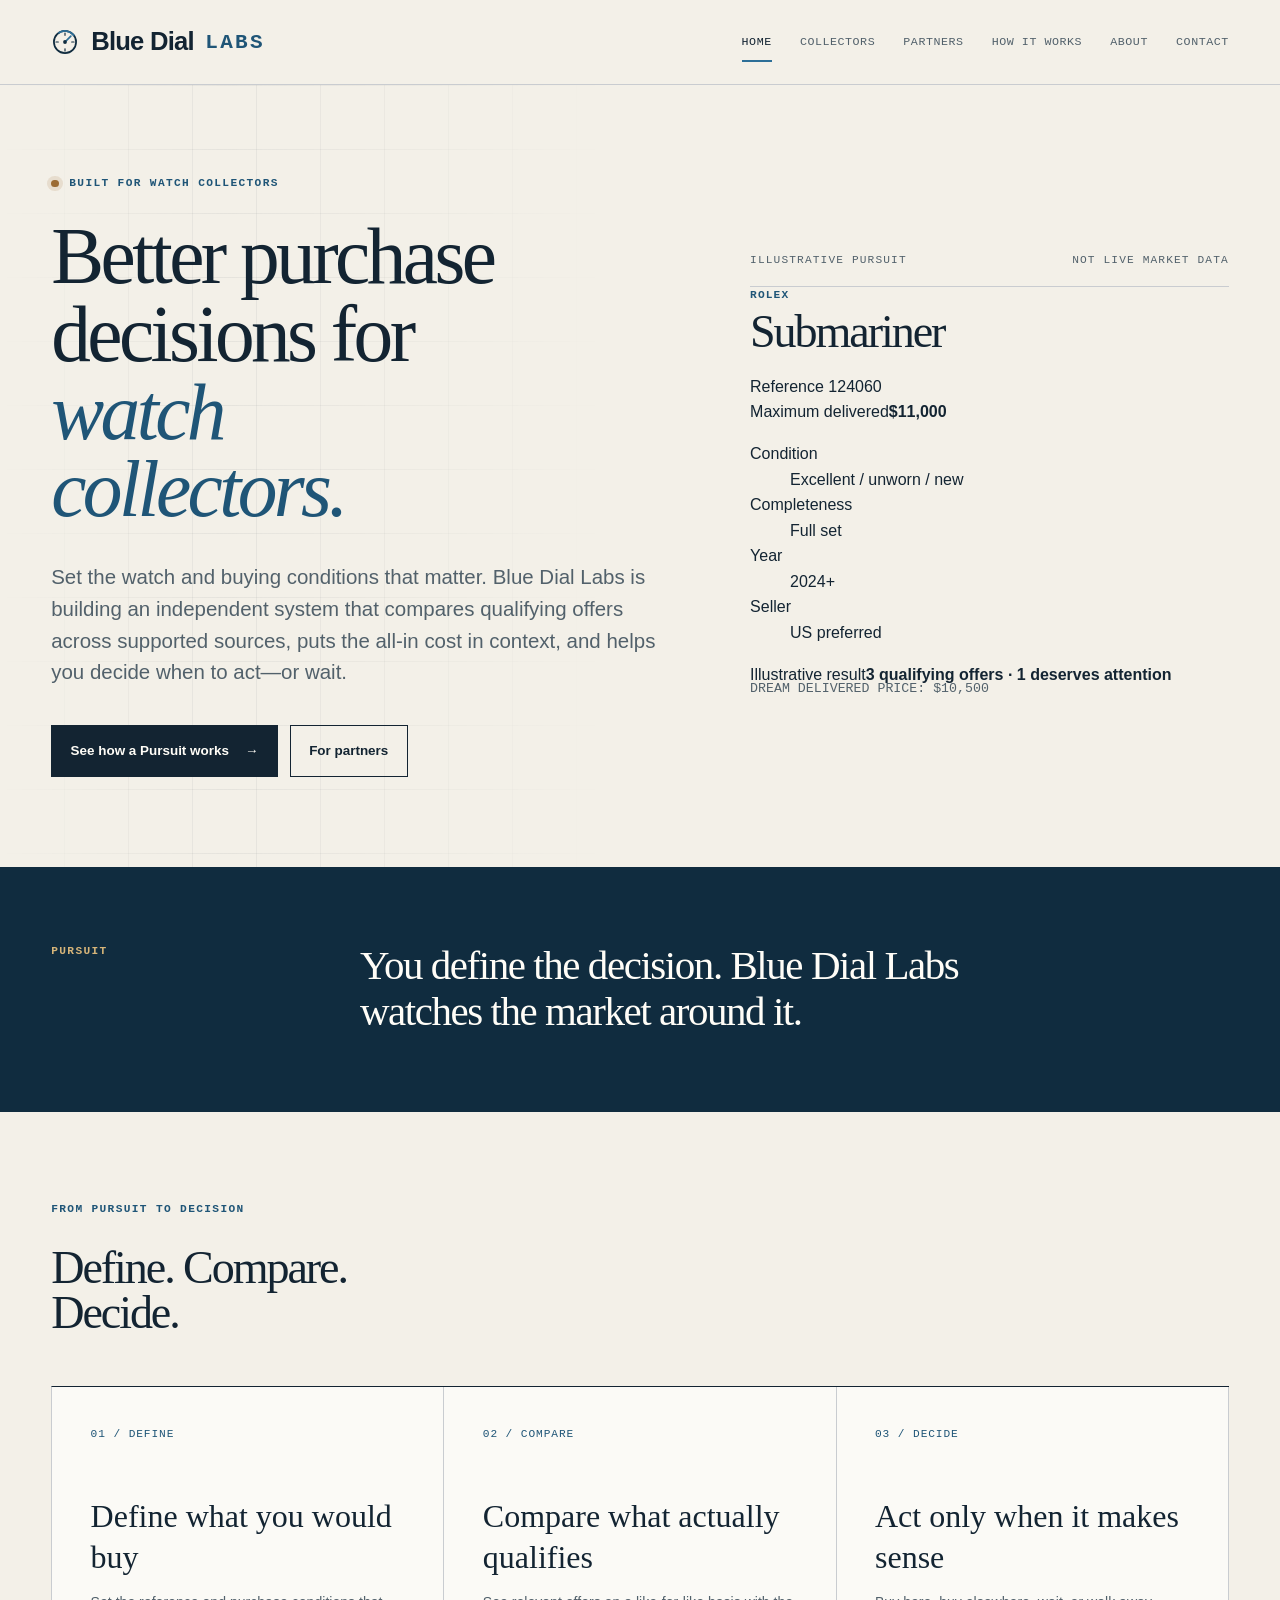
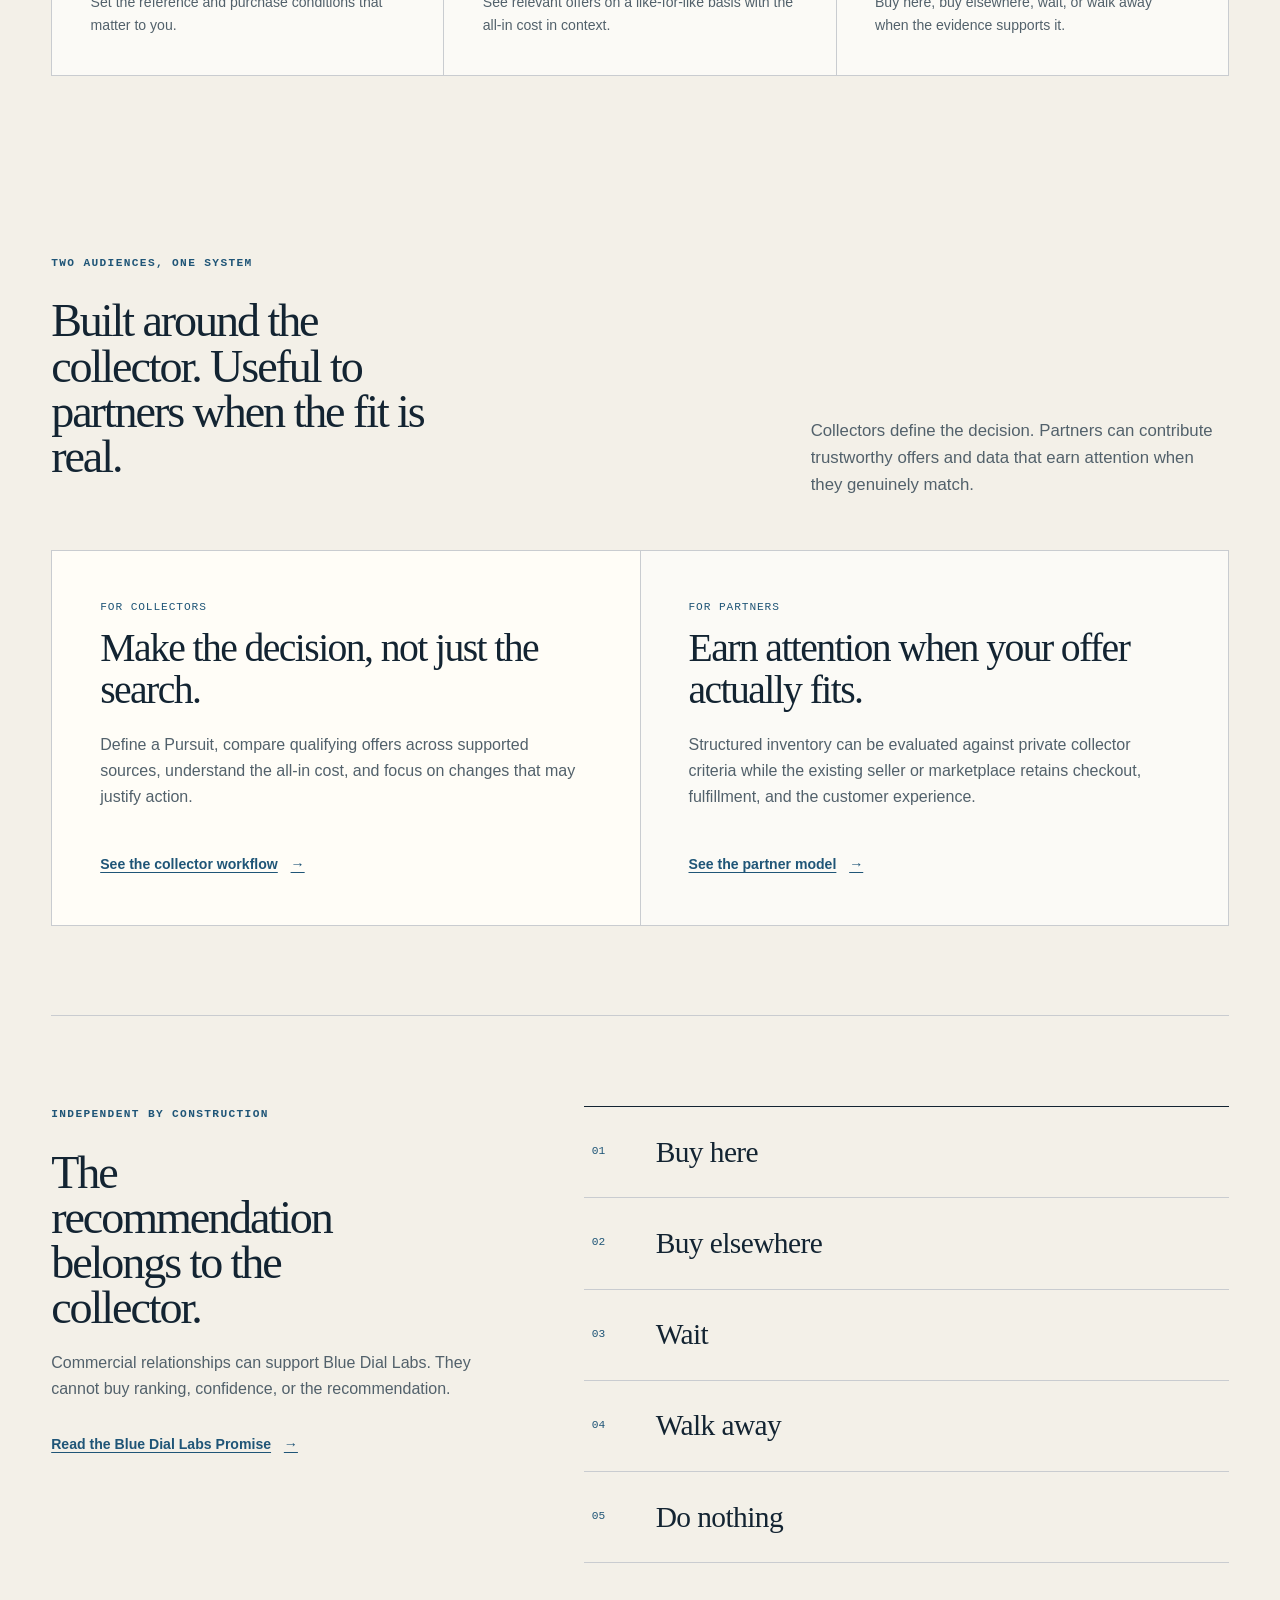
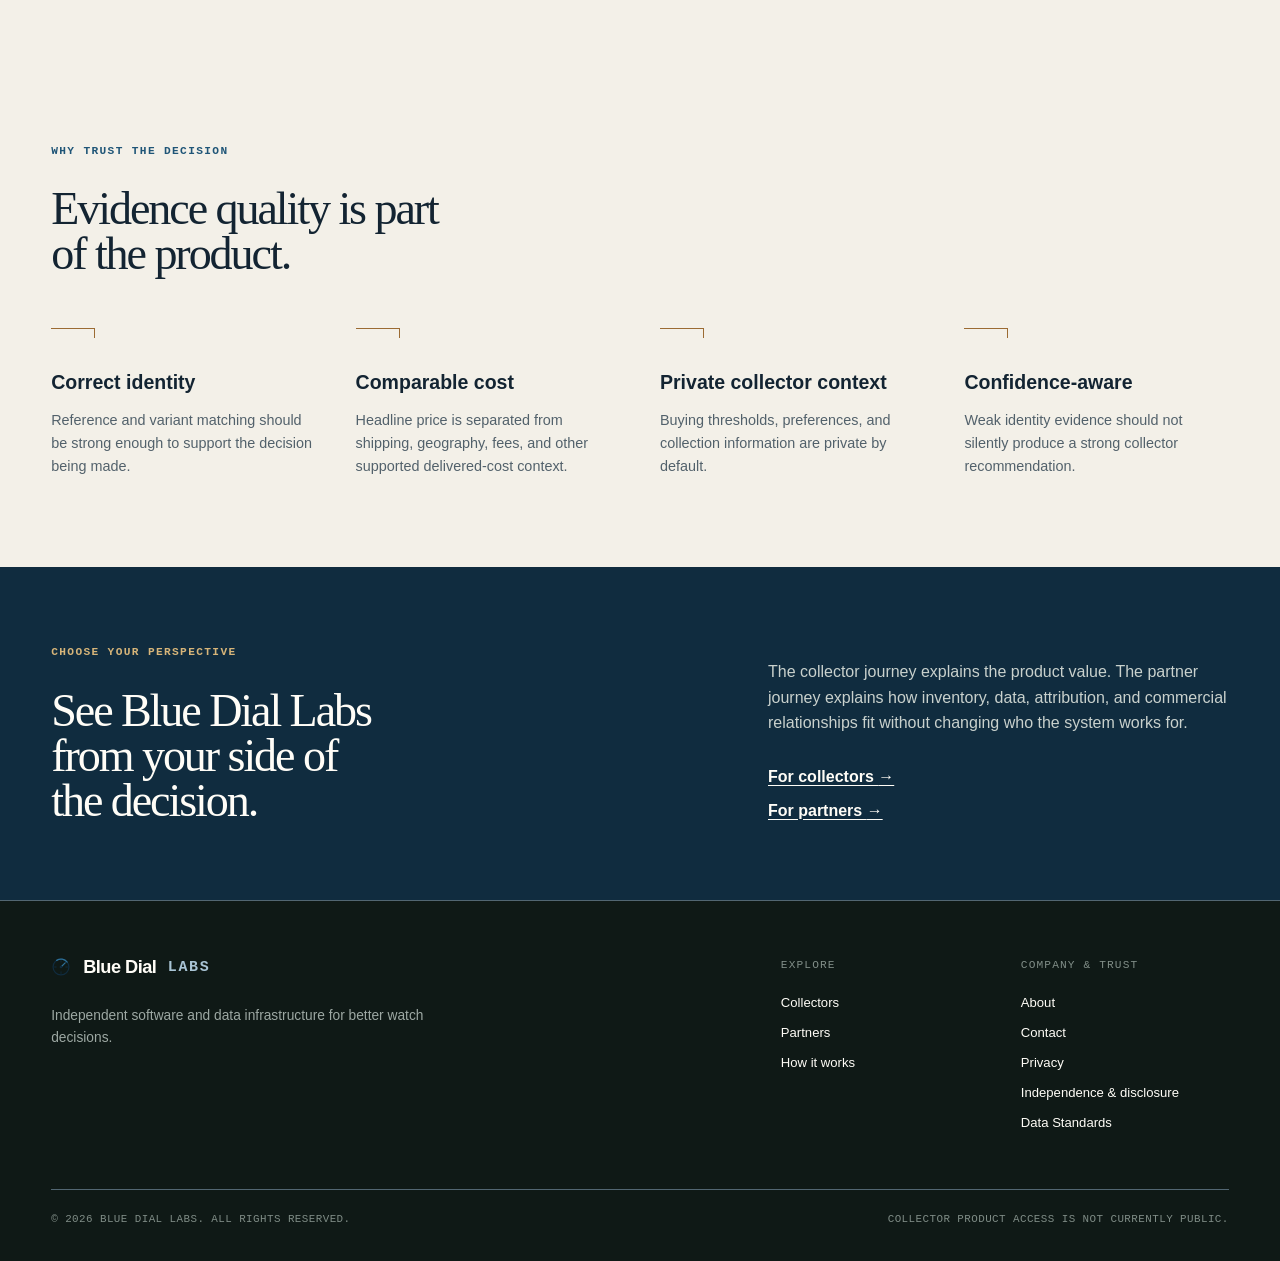
==== index.html @ 988fe1e7 "Make homepage product-first" ====
<!doctype html>
<html lang="en">
  <head>
    <meta charset="utf-8">
    <meta name="viewport" content="width=device-width, initial-scale=1">
    <title>Blue Dial Labs — Better watch purchase decisions</title>
    <meta name="description" content="Blue Dial Labs is building an independent system that helps watch collectors define what they would actually buy, compare qualifying offers across supported sources, understand all-in cost, and decide when to act or wait.">
    <link rel="canonical" href="https://www.bluediallabs.com/">
    <meta property="og:type" content="website">
    <meta property="og:site_name" content="Blue Dial Labs">
    <meta property="og:title" content="Blue Dial Labs — Better watch purchase decisions">
    <meta property="og:description" content="Define what you would actually buy. Compare what qualifies. Act only when it makes sense.">
    <meta property="og:url" content="https://www.bluediallabs.com/">
    <meta name="twitter:card" content="summary">
    <meta name="twitter:title" content="Blue Dial Labs — Better watch purchase decisions">
    <meta name="twitter:description" content="Define what you would actually buy. Compare what qualifies. Act only when it makes sense.">
    <meta name="theme-color" content="#f3f0e8">
    <link rel="stylesheet" href="assets/styles.css">
    <link rel="stylesheet" href="assets/site-polish.css">
    <script src="assets/site.js" defer></script>
  </head>
  <body>
    <a class="skip-link" href="#main-content">Skip to content</a>
    <header class="site-header">
      <div class="nav-shell">
        <a class="wordmark" href="./" aria-label="Blue Dial Labs home"><span>Blue Dial</span><span class="wordmark-labs">Labs</span></a>
        <button class="menu-toggle" type="button" aria-expanded="false" aria-controls="primary-navigation" aria-label="Open navigation"><span class="menu-toggle-lines" aria-hidden="true"></span></button>
        <nav class="primary-nav" id="primary-navigation" aria-label="Primary navigation"><a href="./" aria-current="page">Home</a><a href="collectors/">Collectors</a><a href="data-partners/">Partners</a><a href="approach/">How it works</a><a href="about/">About</a><a href="contact/">Contact</a></nav>
      </div>
    </header>

    <main id="main-content">
      <section class="hero hero-home section-shell">
        <div class="hero-copy">
          <p class="eyebrow"><span class="signal-dot" aria-hidden="true"></span> Built for watch collectors</p>
          <h1>Better purchase decisions for <em>watch collectors.</em></h1>
          <p class="hero-intro">Set the watch and buying conditions that matter. Blue Dial Labs is building an independent system that compares qualifying offers across supported sources, puts the all-in cost in context, and helps you decide when to act—or wait.</p>
          <div class="button-row"><a class="button button-primary" href="collectors/#pursuit">See how a Pursuit works <span aria-hidden="true">→</span></a><a class="button button-secondary" href="data-partners/">For partners</a></div>
        </div>

        <article class="hero-pursuit-card" aria-label="Illustrative Pursuit, not live market data">
          <div class="panel-topline"><span>Illustrative Pursuit</span><span>Not live market data</span></div>
          <div class="hero-pursuit-heading"><div><p class="mock-offer-brand">Rolex</p><h2>Submariner</h2><p>Reference 124060</p></div><div class="hero-pursuit-price"><span>Maximum delivered</span><strong>$11,000</strong></div></div>
          <dl class="hero-pursuit-criteria">
            <div><dt>Condition</dt><dd>Excellent / unworn / new</dd></div>
            <div><dt>Completeness</dt><dd>Full set</dd></div>
            <div><dt>Year</dt><dd>2024+</dd></div>
            <div><dt>Seller</dt><dd>US preferred</dd></div>
          </dl>
          <div class="hero-pursuit-result"><span>Illustrative result</span><strong>3 qualifying offers · 1 deserves attention</strong></div>
          <p class="panel-caption">Dream delivered price: $10,500</p>
        </article>
      </section>

      <section class="principle-band pursuit-band"><div class="section-shell principle-inner"><p class="eyebrow eyebrow-light">Pursuit</p><p class="principle-statement">You define the decision. Blue Dial Labs watches the market around it.</p></div></section>

      <section class="section-shell content-section home-workflow-section">
        <div class="section-heading"><p class="eyebrow">From Pursuit to decision</p><h2>Define. Compare. Decide.</h2></div>
        <div class="definition-grid home-workflow-grid">
          <article><p class="card-index">01 / Define</p><h3>Define what you would buy</h3><p>Set the reference and purchase conditions that matter to you.</p></article>
          <article><p class="card-index">02 / Compare</p><h3>Compare what actually qualifies</h3><p>See relevant offers on a like-for-like basis with the all-in cost in context.</p></article>
          <article><p class="card-index">03 / Decide</p><h3>Act only when it makes sense</h3><p>Buy here, buy elsewhere, wait, or walk away when the evidence supports it.</p></article>
        </div>
      </section>

      <section class="section-shell content-section audience-section compact-section">
        <div class="section-heading split-heading"><div><p class="eyebrow">Two audiences, one system</p><h2>Built around the collector. Useful to partners when the fit is real.</h2></div><p>Collectors define the decision. Partners can contribute trustworthy offers and data that earn attention when they genuinely match.</p></div>
        <div class="audience-grid">
          <article class="audience-card audience-card-collector"><p class="card-index">For collectors</p><h3>Make the decision, not just the search.</h3><p>Define a Pursuit, compare qualifying offers across supported sources, understand the all-in cost, and focus on changes that may justify action.</p><a class="text-link" href="collectors/">See the collector workflow <span aria-hidden="true">→</span></a></article>
          <article class="audience-card"><p class="card-index">For partners</p><h3>Earn attention when your offer actually fits.</h3><p>Structured inventory can be evaluated against private collector criteria while the existing seller or marketplace retains checkout, fulfillment, and the customer experience.</p><a class="text-link" href="data-partners/">See the partner model <span aria-hidden="true">→</span></a></article>
        </div>
      </section>

      <section class="section-shell decision-section">
        <div class="decision-copy"><p class="eyebrow">Independent by construction</p><h2>The recommendation belongs to the collector.</h2><p>Commercial relationships can support Blue Dial Labs. They cannot buy ranking, confidence, or the recommendation.</p><a class="text-link" href="commercial-disclosure/">Read the Blue Dial Labs Promise <span aria-hidden="true">→</span></a></div>
        <div class="outcome-list" aria-label="Possible collector outcomes"><div><span>01</span><p>Buy here</p></div><div><span>02</span><p>Buy elsewhere</p></div><div><span>03</span><p>Wait</p></div><div><span>04</span><p>Walk away</p></div><div><span>05</span><p>Do nothing</p></div></div>
      </section>

      <section class="section-shell content-section compact-section">
        <div class="section-heading"><p class="eyebrow">Why trust the decision</p><h2>Evidence quality is part of the product.</h2></div>
        <div class="principles-grid">
          <article><span class="principle-mark" aria-hidden="true"></span><h3>Correct identity</h3><p>Reference and variant matching should be strong enough to support the decision being made.</p></article>
          <article><span class="principle-mark" aria-hidden="true"></span><h3>Comparable cost</h3><p>Headline price is separated from shipping, geography, fees, and other supported delivered-cost context.</p></article>
          <article><span class="principle-mark" aria-hidden="true"></span><h3>Private collector context</h3><p>Buying thresholds, preferences, and collection information are private by default.</p></article>
          <article><span class="principle-mark" aria-hidden="true"></span><h3>Confidence-aware</h3><p>Weak identity evidence should not silently produce a strong collector recommendation.</p></article>
        </div>
      </section>

      <section class="contact-band">
        <div class="section-shell contact-inner"><div><p class="eyebrow eyebrow-light">Choose your perspective</p><h2>See Blue Dial Labs from your side of the decision.</h2></div><div class="contact-copy"><p>The collector journey explains the product value. The partner journey explains how inventory, data, attribution, and commercial relationships fit without changing who the system works for.</p><div class="contact-links"><a href="collectors/">For collectors <span aria-hidden="true">→</span></a><a href="data-partners/">For partners <span aria-hidden="true">→</span></a></div></div></div>
      </section>
    </main>

    <footer class="site-footer">
      <div class="section-shell footer-main">
        <div><a class="wordmark footer-wordmark" href="./" aria-label="Blue Dial Labs home"><span>Blue Dial</span><span class="wordmark-labs">Labs</span></a><p>Independent software and data infrastructure for better watch decisions.</p></div>
        <div class="footer-nav-group"><p>Explore</p><a href="collectors/">Collectors</a><a href="data-partners/">Partners</a><a href="approach/">How it works</a></div>
        <div class="footer-nav-group"><p>Company &amp; trust</p><a href="about/">About</a><a href="contact/">Contact</a><a href="privacy/">Privacy</a><a href="commercial-disclosure/">Independence &amp; disclosure</a><a href="data-standards/">Data Standards</a></div>
      </div>
      <div class="section-shell footer-bottom"><p>© 2026 Blue Dial Labs. All rights reserved.</p><p>Collector product access is not currently public.</p></div>
    </footer>
  </body>
</html>
---- assets/styles.css ----
:root {
  --paper: #f3f0e8;
  --paper-deep: #e9e5da;
  --paper-light: #faf8f2;
  --ink: #18211e;
  --ink-soft: #4f5a55;
  --line: #cfc9bc;
  --line-dark: #3e4944;
  --signal: #c84f35;
  --signal-dark: #9f3722;
  --forest: #152721;
  --forest-mid: #203a31;
  --white: #fffdf7;
  --max-width: 1240px;
  --gutter: clamp(1.25rem, 4vw, 3.5rem);
  --display: "Iowan Old Style", "Palatino Linotype", Palatino, Georgia, serif;
  --sans: Inter, ui-sans-serif, -apple-system, BlinkMacSystemFont, "Segoe UI", sans-serif;
  --mono: "SFMono-Regular", Consolas, "Liberation Mono", monospace;
}

*,
*::before,
*::after {
  box-sizing: border-box;
}

html {
  scroll-behavior: smooth;
}

body {
  margin: 0;
  background: var(--paper);
  color: var(--ink);
  font-family: var(--sans);
  font-size: 1rem;
  line-height: 1.6;
  text-rendering: optimizeLegibility;
}

a {
  color: inherit;
  text-decoration-thickness: 1px;
  text-underline-offset: 0.2em;
}

a:hover {
  text-decoration-color: var(--signal);
}

a:focus-visible,
button:focus-visible {
  outline: 3px solid var(--signal);
  outline-offset: 4px;
}

p,
h1,
h2,
h3,
blockquote {
  margin-top: 0;
}

p:last-child {
  margin-bottom: 0;
}

.skip-link {
  position: fixed;
  z-index: 100;
  top: 0.75rem;
  left: 0.75rem;
  padding: 0.65rem 0.9rem;
  background: var(--ink);
  color: var(--white);
  transform: translateY(-200%);
}

.skip-link:focus {
  transform: translateY(0);
}

.section-shell,
.nav-shell {
  width: min(100% - (2 * var(--gutter)), var(--max-width));
  margin-inline: auto;
}

.site-header {
  position: relative;
  z-index: 20;
  border-bottom: 1px solid var(--line);
  background: rgb(243 240 232 / 94%);
  backdrop-filter: blur(12px);
}

.nav-shell {
  min-height: 5.25rem;
  display: grid;
  grid-template-columns: auto 1fr auto;
  align-items: center;
  gap: clamp(1.25rem, 4vw, 3.75rem);
}

.wordmark {
  display: inline-flex;
  align-items: baseline;
  gap: 0.42rem;
  color: var(--ink);
  font-weight: 680;
  letter-spacing: -0.035em;
  line-height: 1;
  text-decoration: none;
  white-space: nowrap;
}

.wordmark-labs {
  color: var(--signal-dark);
  font-family: var(--mono);
  font-size: 0.68em;
  font-weight: 700;
  letter-spacing: 0.08em;
  text-transform: uppercase;
}

.primary-nav {
  display: flex;
  justify-content: flex-end;
  gap: clamp(1rem, 2.2vw, 2rem);
  font-family: var(--mono);
  font-size: 0.69rem;
  letter-spacing: 0.045em;
  text-transform: uppercase;
}

.primary-nav a {
  position: relative;
  color: var(--ink-soft);
  text-decoration: none;
  white-space: nowrap;
}

.primary-nav a:hover,
.primary-nav a[aria-current="page"] {
  color: var(--ink);
}

.primary-nav a[aria-current="page"]::after {
  position: absolute;
  right: 0;
  bottom: -0.65rem;
  left: 0;
  height: 2px;
  background: var(--signal);
  content: "";
}

.header-contact {
  border-left: 1px solid var(--line);
  padding-left: 1.4rem;
  font-size: 0.82rem;
  font-weight: 700;
  text-decoration: none;
}

.hero {
  min-height: 45rem;
  display: grid;
  grid-template-columns: minmax(0, 1.12fr) minmax(22rem, 0.88fr);
  align-items: center;
  gap: clamp(3rem, 7vw, 7.5rem);
  padding-block: clamp(5rem, 9vw, 8.5rem);
}

.hero-home {
  position: relative;
}

.hero-home::before,
.page-hero::before {
  position: absolute;
  z-index: -1;
  inset: 0 50% auto auto;
  width: 50vw;
  height: 100%;
  background-image: linear-gradient(rgb(24 33 30 / 5%) 1px, transparent 1px), linear-gradient(90deg, rgb(24 33 30 / 5%) 1px, transparent 1px);
  background-size: 4rem 4rem;
  content: "";
  mask-image: linear-gradient(to right, transparent, black 35%, transparent 95%);
}

.eyebrow {
  display: flex;
  align-items: center;
  gap: 0.65rem;
  margin-bottom: 1.6rem;
  color: var(--signal-dark);
  font-family: var(--mono);
  font-size: 0.7rem;
  font-weight: 700;
  letter-spacing: 0.12em;
  text-transform: uppercase;
}

.eyebrow-light {
  color: #e1a08f;
}

.signal-dot {
  width: 0.48rem;
  height: 0.48rem;
  display: inline-block;
  border-radius: 50%;
  background: var(--signal);
  box-shadow: 0 0 0 4px rgb(200 79 53 / 13%);
}

h1,
h2 {
  font-family: var(--display);
  font-weight: 500;
  letter-spacing: -0.045em;
  line-height: 0.98;
}

h1 {
  max-width: 12ch;
  margin-bottom: 2rem;
  font-size: clamp(3.6rem, 7.2vw, 7rem);
}

h1 em,
h2 em {
  color: var(--signal-dark);
  font-weight: 400;
}

h2 {
  margin-bottom: 1.25rem;
  font-size: clamp(2.35rem, 4vw, 4.15rem);
}

h3 {
  margin-bottom: 0.85rem;
  font-size: 1.22rem;
  line-height: 1.28;
}

.hero-intro,
.page-hero-intro {
  max-width: 43rem;
  color: var(--ink-soft);
  font-size: clamp(1.08rem, 1.6vw, 1.28rem);
  line-height: 1.65;
}

.button-row {
  display: flex;
  flex-wrap: wrap;
  gap: 0.75rem;
  margin-top: 2.3rem;
}

.button {
  min-height: 3.25rem;
  display: inline-flex;
  align-items: center;
  justify-content: center;
  gap: 1rem;
  padding: 0.75rem 1.15rem;
  border: 1px solid var(--ink);
  font-size: 0.84rem;
  font-weight: 700;
  text-decoration: none;
}

.button-primary {
  background: var(--ink);
  color: var(--white);
}

.button-primary:hover {
  border-color: var(--signal-dark);
  background: var(--signal-dark);
}

.button-secondary:hover {
  background: var(--paper-deep);
}

.status-line {
  display: flex;
  gap: 0.75rem;
  margin-top: 3.25rem;
  color: var(--ink-soft);
  font-family: var(--mono);
  font-size: 0.66rem;
  letter-spacing: 0.08em;
  text-transform: uppercase;
}

.status-line span + span::before {
  margin-right: 0.75rem;
  color: var(--signal);
  content: "•";
}

.evidence-panel {
  position: relative;
  padding: clamp(1.5rem, 3vw, 2.5rem);
  border: 1px solid var(--ink);
  background: var(--paper-light);
  box-shadow: 1rem 1rem 0 var(--paper-deep);
}

.evidence-panel::before {
  position: absolute;
  top: -0.42rem;
  left: 2rem;
  width: 5rem;
  height: 0.42rem;
  background: var(--signal);
  content: "";
}

.panel-topline {
  display: flex;
  justify-content: space-between;
  padding-bottom: 1rem;
  border-bottom: 1px solid var(--line);
  color: var(--ink-soft);
  font-family: var(--mono);
  font-size: 0.65rem;
  letter-spacing: 0.1em;
  text-transform: uppercase;
}

.panel-index {
  color: var(--signal-dark);
}

.evidence-stage {
  display: grid;
  grid-template-columns: 2rem 1fr;
  gap: 1rem;
  padding-block: 1.5rem;
  border-bottom: 1px solid var(--line);
}

.stage-number,
.card-index {
  color: var(--signal-dark);
  font-family: var(--mono);
  font-size: 0.66rem;
  letter-spacing: 0.08em;
  text-transform: uppercase;
}

.evidence-stage h2 {
  margin-bottom: 0.45rem;
  font-family: var(--sans);
  font-size: 1rem;
  font-weight: 750;
  letter-spacing: 0;
  line-height: 1.2;
}

.evidence-stage p:last-child,
.panel-caption {
  color: var(--ink-soft);
  font-size: 0.83rem;
  line-height: 1.55;
}

.calibration-line {
  display: grid;
  grid-template-columns: repeat(9, 1fr);
  gap: 0;
  height: 1.5rem;
  margin-top: 1.5rem;
  border-top: 1px solid var(--ink);
}

.calibration-line span {
  height: 0.45rem;
  border-left: 1px solid var(--ink);
}

.calibration-line span:nth-child(3n + 1) {
  height: 0.75rem;
}

.calibration-line span:last-child {
  border-right: 1px solid var(--ink);
}

.panel-caption {
  margin-top: -0.5rem;
  font-family: var(--mono);
  text-transform: uppercase;
}

.principle-band,
.contact-band,
.dark-section,
.disclosure-principle {
  background: var(--forest);
  color: var(--white);
}

.principle-inner {
  display: grid;
  grid-template-columns: minmax(10rem, 0.3fr) minmax(0, 1fr);
  gap: 3rem;
  align-items: start;
  padding-block: clamp(3.5rem, 6vw, 5.5rem);
}

.principle-statement {
  max-width: 34ch;
  margin-bottom: 0;
  font-family: var(--display);
  font-size: clamp(2rem, 3.6vw, 3.4rem);
  letter-spacing: -0.035em;
  line-height: 1.12;
}

.content-section {
  padding-block: clamp(5rem, 9vw, 8rem);
}

.compact-section {
  padding-top: 1rem;
}

.section-heading {
  margin-bottom: clamp(2.5rem, 5vw, 4.5rem);
}

.section-heading h2 {
  max-width: 17ch;
}

.split-heading {
  display: grid;
  grid-template-columns: minmax(0, 1.1fr) minmax(18rem, 0.7fr);
  gap: clamp(3rem, 8vw, 8rem);
  align-items: end;
}

.split-heading > p {
  color: var(--ink-soft);
  font-size: 1.05rem;
}

.feature-grid {
  display: grid;
  grid-template-columns: 1fr 1fr;
  gap: 1px;
  border: 1px solid var(--line);
  background: var(--line);
}

.feature-card {
  min-height: 22rem;
  display: flex;
  flex-direction: column;
  padding: clamp(1.5rem, 3.5vw, 3rem);
  background: var(--paper-light);
}

.feature-card-wide {
  grid-column: span 2;
  min-height: 19rem;
}

.feature-card h3 {
  margin-top: auto;
  font-family: var(--display);
  font-size: clamp(1.8rem, 3vw, 2.85rem);
  font-weight: 500;
  letter-spacing: -0.035em;
}

.feature-card > p:not(.card-index) {
  max-width: 36rem;
  color: var(--ink-soft);
}

.reference-path {
  display: grid;
  grid-template-columns: repeat(5, 1fr);
  margin-top: 2rem;
  border-top: 1px solid var(--line);
  border-left: 1px solid var(--line);
}

.reference-path span,
.reference-path strong {
  position: relative;
  padding: 1rem 0.8rem;
  border-right: 1px solid var(--line);
  border-bottom: 1px solid var(--line);
  font-family: var(--mono);
  font-size: 0.66rem;
  letter-spacing: 0.06em;
  text-align: center;
  text-transform: uppercase;
}

.reference-path strong {
  background: var(--forest);
  color: var(--white);
}

.decision-section {
  display: grid;
  grid-template-columns: minmax(0, 0.8fr) minmax(25rem, 1.2fr);
  gap: clamp(3rem, 8vw, 8rem);
  padding-block: clamp(5rem, 9vw, 8rem);
  border-top: 1px solid var(--line);
}

.decision-copy h2 {
  max-width: 12ch;
}

.decision-copy > p:not(.eyebrow) {
  color: var(--ink-soft);
}

.text-link {
  display: inline-flex;
  gap: 0.8rem;
  margin-top: 1rem;
  color: var(--signal-dark);
  font-size: 0.88rem;
  font-weight: 750;
}

.outcome-list {
  border-top: 1px solid var(--ink);
}

.outcome-list div {
  display: grid;
  grid-template-columns: 3rem 1fr;
  gap: 1rem;
  align-items: center;
  padding: 1.35rem 0.5rem;
  border-bottom: 1px solid var(--line);
}

.outcome-list span {
  color: var(--signal-dark);
  font-family: var(--mono);
  font-size: 0.7rem;
}

.outcome-list p {
  margin: 0;
  font-family: var(--display);
  font-size: clamp(1.35rem, 2.3vw, 2rem);
  letter-spacing: -0.02em;
}

.principles-grid {
  display: grid;
  grid-template-columns: repeat(4, 1fr);
  gap: 2.5rem;
}

.principle-mark {
  width: 2.75rem;
  height: 0.65rem;
  display: block;
  margin-bottom: 2rem;
  border-top: 1px solid var(--signal);
  border-right: 1px solid var(--signal);
}

.principles-grid p {
  color: var(--ink-soft);
  font-size: 0.9rem;
}

.contact-inner {
  display: grid;
  grid-template-columns: minmax(0, 1fr) minmax(20rem, 0.75fr);
  gap: clamp(3rem, 8vw, 8rem);
  align-items: end;
  padding-block: clamp(4rem, 7vw, 6.5rem);
}

.contact-inner h2 {
  max-width: 14ch;
  margin: 0;
}

.contact-copy > p {
  color: #c9d1cd;
}

.contact-links {
  display: flex;
  flex-direction: column;
  align-items: flex-start;
  gap: 0.5rem;
  margin-top: 1.75rem;
}

.contact-links a {
  color: var(--white);
  font-weight: 700;
}

.site-footer {
  border-top: 1px solid var(--line-dark);
  background: #0f1916;
  color: var(--white);
}

.footer-main {
  display: grid;
  grid-template-columns: minmax(0, 1fr) 12rem 13rem;
  gap: 3rem;
  padding-block: 4rem;
}

.footer-wordmark {
  color: var(--white);
}

.footer-main > div:first-child p {
  max-width: 25rem;
  margin-top: 1.25rem;
  color: #9da8a3;
  font-size: 0.86rem;
}

.footer-nav-group {
  display: flex;
  flex-direction: column;
  align-items: flex-start;
  gap: 0.55rem;
  font-size: 0.82rem;
}

.footer-nav-group p {
  margin-bottom: 0.55rem;
  color: #818e88;
  font-family: var(--mono);
  font-size: 0.65rem;
  letter-spacing: 0.1em;
  text-transform: uppercase;
}

.footer-nav-group a {
  text-decoration: none;
}

.footer-bottom {
  display: flex;
  justify-content: space-between;
  gap: 2rem;
  padding-block: 1.35rem;
  border-top: 1px solid var(--line-dark);
  color: #7f8c86;
  font-family: var(--mono);
  font-size: 0.62rem;
  letter-spacing: 0.04em;
  text-transform: uppercase;
}

/* Interior pages */
.page-hero {
  position: relative;
  min-height: 34rem;
  display: grid;
  grid-template-columns: minmax(0, 1.15fr) minmax(20rem, 0.65fr);
  gap: clamp(3rem, 8vw, 8rem);
  align-items: end;
  padding-block: clamp(5rem, 9vw, 8rem);
}

.page-hero h1 {
  max-width: 13ch;
  margin: 0;
  font-size: clamp(3.5rem, 6.5vw, 6rem);
}

.page-hero-intro {
  padding-bottom: 0.6rem;
}

.ruled-section {
  border-top: 1px solid var(--ink);
}

.identity-stack {
  display: grid;
  grid-template-columns: repeat(5, 1fr);
  margin: 0;
  padding: 0;
  border-top: 1px solid var(--line);
  border-left: 1px solid var(--line);
  list-style: none;
}

.identity-stack li {
  min-height: 14rem;
  display: flex;
  flex-direction: column;
  padding: 1.4rem;
  border-right: 1px solid var(--line);
  border-bottom: 1px solid var(--line);
  background: var(--paper-light);
}

.identity-stack li > span {
  color: var(--signal-dark);
  font-family: var(--mono);
  font-size: 0.68rem;
}

.identity-stack li > div {
  margin-top: auto;
}

.identity-stack strong {
  display: block;
  margin-bottom: 0.5rem;
  font-family: var(--display);
  font-size: 1.35rem;
  font-weight: 500;
  line-height: 1.15;
}

.identity-stack p {
  color: var(--ink-soft);
  font-size: 0.78rem;
  line-height: 1.5;
}

.identity-stack .identity-focus {
  background: var(--forest);
  color: var(--white);
}

.identity-stack .identity-focus p {
  color: #bfcac5;
}

.dark-section .split-heading > p,
.dark-section .process-grid p,
.dark-section .quiet-list,
.dark-section .partner-points p {
  color: #bbc6c1;
}

.process-grid {
  display: grid;
  grid-template-columns: repeat(3, 1fr);
  border-top: 1px solid var(--line-dark);
  border-left: 1px solid var(--line-dark);
}

.process-grid article {
  padding: clamp(1.5rem, 3vw, 2.5rem);
  border-right: 1px solid var(--line-dark);
  border-bottom: 1px solid var(--line-dark);
}

.process-grid h3 {
  margin-top: 3.5rem;
  font-family: var(--display);
  font-size: 1.8rem;
  font-weight: 500;
}

.quiet-list {
  margin: 2rem 0 0;
  padding: 1.2rem 0 0;
  border-top: 1px solid var(--line-dark);
  list-style: none;
  font-family: var(--mono);
  font-size: 0.66rem;
  line-height: 2;
  text-transform: uppercase;
}

.numbered-principles {
  display: grid;
  grid-template-columns: 1fr 1fr;
  border-top: 1px solid var(--ink);
}

.numbered-principles article {
  display: grid;
  grid-template-columns: 3rem 1fr;
  gap: 1rem;
  padding: 2rem 1.5rem 2rem 0;
  border-bottom: 1px solid var(--line);
}

.numbered-principles article:nth-child(odd) {
  border-right: 1px solid var(--line);
}

.numbered-principles article:nth-child(even) {
  padding-left: 1.5rem;
}

.numbered-principles span,
.partner-points span,
.relationship-grid span {
  color: var(--signal-dark);
  font-family: var(--mono);
  font-size: 0.68rem;
}

.numbered-principles p,
.partner-points p,
.relationship-grid p {
  color: var(--ink-soft);
  font-size: 0.88rem;
}

.boundary-callout {
  display: grid;
  grid-template-columns: 0.35fr 1fr;
  gap: 3rem;
  margin-bottom: clamp(5rem, 9vw, 8rem);
  padding: clamp(2rem, 5vw, 4rem);
  border: 1px solid var(--ink);
  background: var(--paper-light);
}

.boundary-callout h2 {
  max-width: 18ch;
  font-size: clamp(2rem, 3.5vw, 3.4rem);
}

.boundary-callout > div > p {
  max-width: 47rem;
  color: var(--ink-soft);
}

/* Data and partners */
.pathway-list {
  margin: 0;
  padding: 0;
  border-top: 1px solid var(--ink);
  list-style: none;
}

.pathway-list li {
  min-height: 7.5rem;
  display: grid;
  grid-template-columns: 4rem minmax(0, 1fr) auto;
  gap: 1.5rem;
  align-items: center;
  padding: 1.5rem 0;
  border-bottom: 1px solid var(--line);
}

.pathway-list li > span,
.pathway-label {
  color: var(--signal-dark);
  font-family: var(--mono);
  font-size: 0.68rem;
  letter-spacing: 0.08em;
  text-transform: uppercase;
}

.pathway-list h3,
.pathway-list p {
  margin-bottom: 0.2rem;
}

.pathway-list div > p {
  color: var(--ink-soft);
  font-size: 0.88rem;
}

.pathway-label {
  padding: 0.35rem 0.6rem;
  border: 1px solid var(--signal);
}

.soft-section {
  background: var(--paper-deep);
}

.definition-grid {
  display: grid;
  grid-template-columns: repeat(3, 1fr);
  border-top: 1px solid var(--ink);
  border-left: 1px solid var(--line);
}

.definition-grid article {
  min-height: 18rem;
  padding: clamp(1.5rem, 3vw, 2.5rem);
  border-right: 1px solid var(--line);
  border-bottom: 1px solid var(--line);
  background: var(--paper-light);
}

.definition-grid h3 {
  margin-top: 4rem;
  font-family: var(--display);
  font-size: 2rem;
  font-weight: 500;
}

.definition-grid p:last-child {
  color: var(--ink-soft);
  font-size: 0.88rem;
}

.example-line {
  display: grid;
  grid-template-columns: 9rem 1fr;
  gap: 1.5rem;
  padding: 1.5rem;
  border: 1px solid var(--line);
  border-top: 0;
  background: var(--paper-light);
}

.example-line > span {
  color: var(--signal-dark);
  font-family: var(--mono);
  font-size: 0.68rem;
  text-transform: uppercase;
}

.field-matrix {
  display: grid;
  grid-template-columns: repeat(5, 1fr);
  border-top: 1px solid var(--ink);
}

.field-matrix article {
  padding: 1.6rem 1.3rem;
  border-right: 1px solid var(--line);
}

.field-matrix article:last-child {
  border-right: 0;
}

.field-matrix p {
  color: var(--signal-dark);
  font-family: var(--mono);
  font-size: 0.68rem;
  font-weight: 700;
  letter-spacing: 0.08em;
  text-transform: uppercase;
}

.field-matrix ul {
  margin: 1.4rem 0 0;
  padding: 0;
  color: var(--ink-soft);
  font-size: 0.84rem;
  list-style: none;
}

.field-matrix li {
  padding: 0.4rem 0;
  border-bottom: 1px solid var(--line);
}

.partner-principles {
  display: grid;
  grid-template-columns: minmax(0, 0.65fr) minmax(25rem, 1fr);
  gap: clamp(3rem, 8vw, 8rem);
}

.partner-principles h2 {
  max-width: 11ch;
}

.partner-points {
  border-top: 1px solid var(--line-dark);
}

.partner-points article {
  display: grid;
  grid-template-columns: 3rem 1fr;
  gap: 1rem;
  padding-block: 1.6rem;
  border-bottom: 1px solid var(--line-dark);
}

.partner-points h3 {
  margin-bottom: 0.35rem;
}

.partnership-cta {
  display: grid;
  grid-template-columns: minmax(0, 0.8fr) minmax(24rem, 1fr);
  gap: clamp(3rem, 8vw, 8rem);
  padding-block: clamp(5rem, 9vw, 8rem);
}

.partnership-cta h2 {
  max-width: 13ch;
}

.partnership-cta > div:first-child > p:last-child {
  color: var(--ink-soft);
}

.cta-addresses {
  align-self: end;
  border-top: 1px solid var(--ink);
}

.cta-addresses a {
  display: grid;
  grid-template-columns: 1fr auto;
  gap: 0.25rem 2rem;
  padding: 1.3rem 0;
  border-bottom: 1px solid var(--line);
  text-decoration: none;
}

.cta-addresses a > span:first-child {
  grid-column: 1;
  color: var(--ink-soft);
  font-family: var(--mono);
  font-size: 0.65rem;
  text-transform: uppercase;
}

.cta-addresses strong {
  grid-column: 1;
  font-size: clamp(0.86rem, 1.6vw, 1.08rem);
}

.cta-addresses a > span:last-child {
  grid-column: 2;
  grid-row: 1 / span 2;
  align-self: center;
  color: var(--signal-dark);
}

/* Privacy */
.legal-hero {
  min-height: 29rem;
}

.updated-date {
  margin-top: 1.5rem;
  color: var(--signal-dark);
  font-family: var(--mono);
  font-size: 0.66rem;
  letter-spacing: 0.08em;
  text-transform: uppercase;
}

.legal-layout {
  display: grid;
  grid-template-columns: minmax(14rem, 0.32fr) minmax(0, 1fr);
  gap: clamp(3rem, 8vw, 8rem);
  padding-block: clamp(4rem, 7vw, 6.5rem);
  border-top: 1px solid var(--ink);
}

.legal-summary {
  align-self: start;
  position: sticky;
  top: 2rem;
}

.legal-summary ul {
  margin: 0 0 1.5rem;
  padding: 0;
  border-top: 1px solid var(--line);
  list-style: none;
}

.legal-summary li {
  padding: 0.65rem 0;
  border-bottom: 1px solid var(--line);
  color: var(--ink-soft);
  font-size: 0.83rem;
}

.legal-copy {
  border-top: 1px solid var(--line);
}

.legal-copy > section {
  display: grid;
  grid-template-columns: 3rem 1fr;
  gap: 1.5rem;
  padding-block: 2.2rem;
  border-bottom: 1px solid var(--line);
}

.legal-number {
  color: var(--signal-dark);
  font-family: var(--mono);
  font-size: 0.68rem;
}

.legal-copy h2 {
  margin-bottom: 1rem;
  font-family: var(--sans);
  font-size: 1.35rem;
  font-weight: 720;
  letter-spacing: -0.02em;
  line-height: 1.3;
}

.legal-copy div > p {
  color: var(--ink-soft);
}

.collector-privacy-note {
  margin-top: 1rem;
  padding-inline: 1.5rem;
  border: 1px solid var(--ink);
  background: var(--paper-light);
}

.legal-review-note {
  padding-block: 1.5rem;
  border-top: 1px solid #df9a88;
  border-bottom: 1px solid #df9a88;
  background: #f5ddd6;
  color: #633227;
  font-size: 0.85rem;
}

/* Commercial disclosure */
.disclosure-principle .section-shell {
  padding-block: clamp(4rem, 7vw, 6.5rem);
}

.disclosure-principle blockquote {
  max-width: 34ch;
  margin-bottom: 0;
  font-family: var(--display);
  font-size: clamp(2.1rem, 4.4vw, 4rem);
  letter-spacing: -0.04em;
  line-height: 1.1;
}

.relationship-grid {
  display: grid;
  grid-template-columns: repeat(4, 1fr);
  border-top: 1px solid var(--ink);
  border-left: 1px solid var(--line);
}

.relationship-grid article {
  min-height: 19rem;
  display: flex;
  flex-direction: column;
  padding: 1.75rem;
  border-right: 1px solid var(--line);
  border-bottom: 1px solid var(--line);
}

.relationship-grid h3 {
  margin-top: auto;
}

.cannot-buy-grid {
  display: grid;
  grid-template-columns: repeat(3, 1fr);
  border-top: 1px solid var(--ink);
  border-left: 1px solid var(--line);
}

.cannot-buy-grid div {
  min-height: 8rem;
  display: grid;
  grid-template-columns: 2.5rem 1fr;
  gap: 1rem;
  align-items: center;
  padding: 1.5rem;
  border-right: 1px solid var(--line);
  border-bottom: 1px solid var(--line);
  background: var(--paper-light);
}

.cannot-buy-grid span {
  color: var(--signal-dark);
  font-family: var(--display);
  font-size: 2.5rem;
}

.cannot-buy-grid p {
  margin: 0;
  font-weight: 700;
  line-height: 1.3;
}

.center-note {
  max-width: 52rem;
  margin: 2.5rem auto 0;
  color: var(--ink-soft);
  font-size: 0.88rem;
  text-align: center;
}

.decision-track {
  display: grid;
  grid-template-columns: repeat(5, 1fr);
  border-top: 1px solid var(--ink);
  border-left: 1px solid var(--line);
}

.decision-track div {
  min-height: 11rem;
  display: flex;
  flex-direction: column;
  justify-content: space-between;
  padding: 1.3rem;
  border-right: 1px solid var(--line);
  border-bottom: 1px solid var(--line);
}

.decision-track span {
  font-family: var(--display);
  font-size: 1.45rem;
  line-height: 1.15;
}

.decision-track small {
  color: var(--ink-soft);
  font-size: 0.72rem;
  line-height: 1.45;
}

.disclosure-contact a {
  color: var(--signal-dark);
}

.not-found {
  min-height: calc(100vh - 5.3rem);
  display: flex;
  flex-direction: column;
  align-items: flex-start;
  justify-content: center;
}

.not-found h1 {
  max-width: 10ch;
}

.not-found > p:not(.eyebrow) {
  margin-bottom: 2rem;
  color: var(--ink-soft);
}

@media (max-width: 1080px) {
  .nav-shell {
    grid-template-columns: auto 1fr;
    row-gap: 0.9rem;
    padding-block: 1rem;
  }

  .primary-nav {
    grid-column: 1 / -1;
    grid-row: 2;
    justify-content: flex-start;
    overflow-x: auto;
    padding-bottom: 0.55rem;
  }

  .header-contact {
    justify-self: end;
  }

  .hero {
    grid-template-columns: 1fr 0.8fr;
    gap: 3rem;
  }

  .principles-grid,
  .relationship-grid {
    grid-template-columns: repeat(2, 1fr);
  }

  .field-matrix {
    grid-template-columns: repeat(3, 1fr);
  }

  .field-matrix article:nth-child(3) {
    border-right: 0;
  }

  .field-matrix article:nth-child(n + 4) {
    border-top: 1px solid var(--line);
  }

  .decision-track {
    grid-template-columns: repeat(3, 1fr);
  }
}

@media (max-width: 800px) {
  :root {
    --gutter: 1.2rem;
  }

  .hero,
  .page-hero,
  .split-heading,
  .decision-section,
  .contact-inner,
  .partner-principles,
  .partnership-cta,
  .legal-layout {
    grid-template-columns: 1fr;
  }

  .hero {
    min-height: auto;
  }

  .hero-home::before,
  .page-hero::before {
    inset: 0 0 auto auto;
    width: 100%;
  }

  h1,
  .page-hero h1 {
    font-size: clamp(3.25rem, 15vw, 5rem);
  }

  .evidence-panel {
    box-shadow: 0.65rem 0.65rem 0 var(--paper-deep);
  }

  .principle-inner {
    grid-template-columns: 1fr;
    gap: 1rem;
  }

  .feature-grid,
  .process-grid,
  .definition-grid {
    grid-template-columns: 1fr;
  }

  .feature-card-wide {
    grid-column: auto;
  }

  .reference-path {
    grid-template-columns: 1fr;
  }

  .feature-card {
    min-height: 18rem;
  }

  .decision-section {
    gap: 2.5rem;
  }

  .identity-stack {
    grid-template-columns: 1fr 1fr;
  }

  .identity-stack li {
    min-height: 11rem;
  }

  .identity-stack li:last-child {
    grid-column: span 2;
  }

  .legal-summary {
    position: static;
  }

  .footer-main {
    grid-template-columns: 1fr 1fr;
  }

  .footer-main > div:first-child {
    grid-column: span 2;
  }

  .footer-bottom {
    flex-direction: column;
    gap: 0.4rem;
  }
}

@media (max-width: 560px) {
  .site-header {
    backdrop-filter: none;
  }

  .header-contact {
    display: none;
  }

  .nav-shell {
    grid-template-columns: 1fr;
  }

  .status-line {
    flex-direction: column;
    gap: 0.15rem;
  }

  .status-line span + span::before {
    display: none;
  }

  .button-row,
  .button {
    width: 100%;
  }

  .principles-grid,
  .numbered-principles,
  .relationship-grid,
  .cannot-buy-grid,
  .field-matrix,
  .decision-track {
    grid-template-columns: 1fr;
  }

  .numbered-principles article,
  .numbered-principles article:nth-child(even) {
    padding-inline: 0;
    border-right: 0;
  }

  .field-matrix article,
  .field-matrix article:nth-child(3),
  .field-matrix article:nth-child(n + 4) {
    border-top: 1px solid var(--line);
    border-right: 0;
  }

  .pathway-list li {
    grid-template-columns: 2rem 1fr;
    gap: 1rem;
  }

  .pathway-label {
    display: none;
  }

  .identity-stack {
    grid-template-columns: 1fr;
  }

  .identity-stack li:last-child {
    grid-column: auto;
  }

  .example-line,
  .boundary-callout {
    grid-template-columns: 1fr;
  }

  .legal-copy > section {
    grid-template-columns: 2rem 1fr;
    gap: 0.75rem;
  }

  .collector-privacy-note {
    padding-inline: 0.8rem;
  }

  .cta-addresses strong {
    overflow-wrap: anywhere;
  }
}

@media (prefers-reduced-motion: reduce) {
  html {
    scroll-behavior: auto;
  }
}

@media (prefers-contrast: more) {
  :root {
    --line: #716d65;
    --ink-soft: #303733;
  }
}
---- assets/site-polish.css ----
/*
  Blue Dial Labs stylesheet entry point.

  The pre-brand-refactor polish layer is preserved verbatim as
  site-polish-base.css. Brand v1 is a final cascade layer so the existing
  layout and interaction system remain intact while identity tokens evolve.
  The human-first hierarchy layer then tightens first viewports without
  removing deeper diligence content.
*/
@import url("./site-polish-base.css");
@import url("./brand-v1.css");
@import url("./above-fold.css");
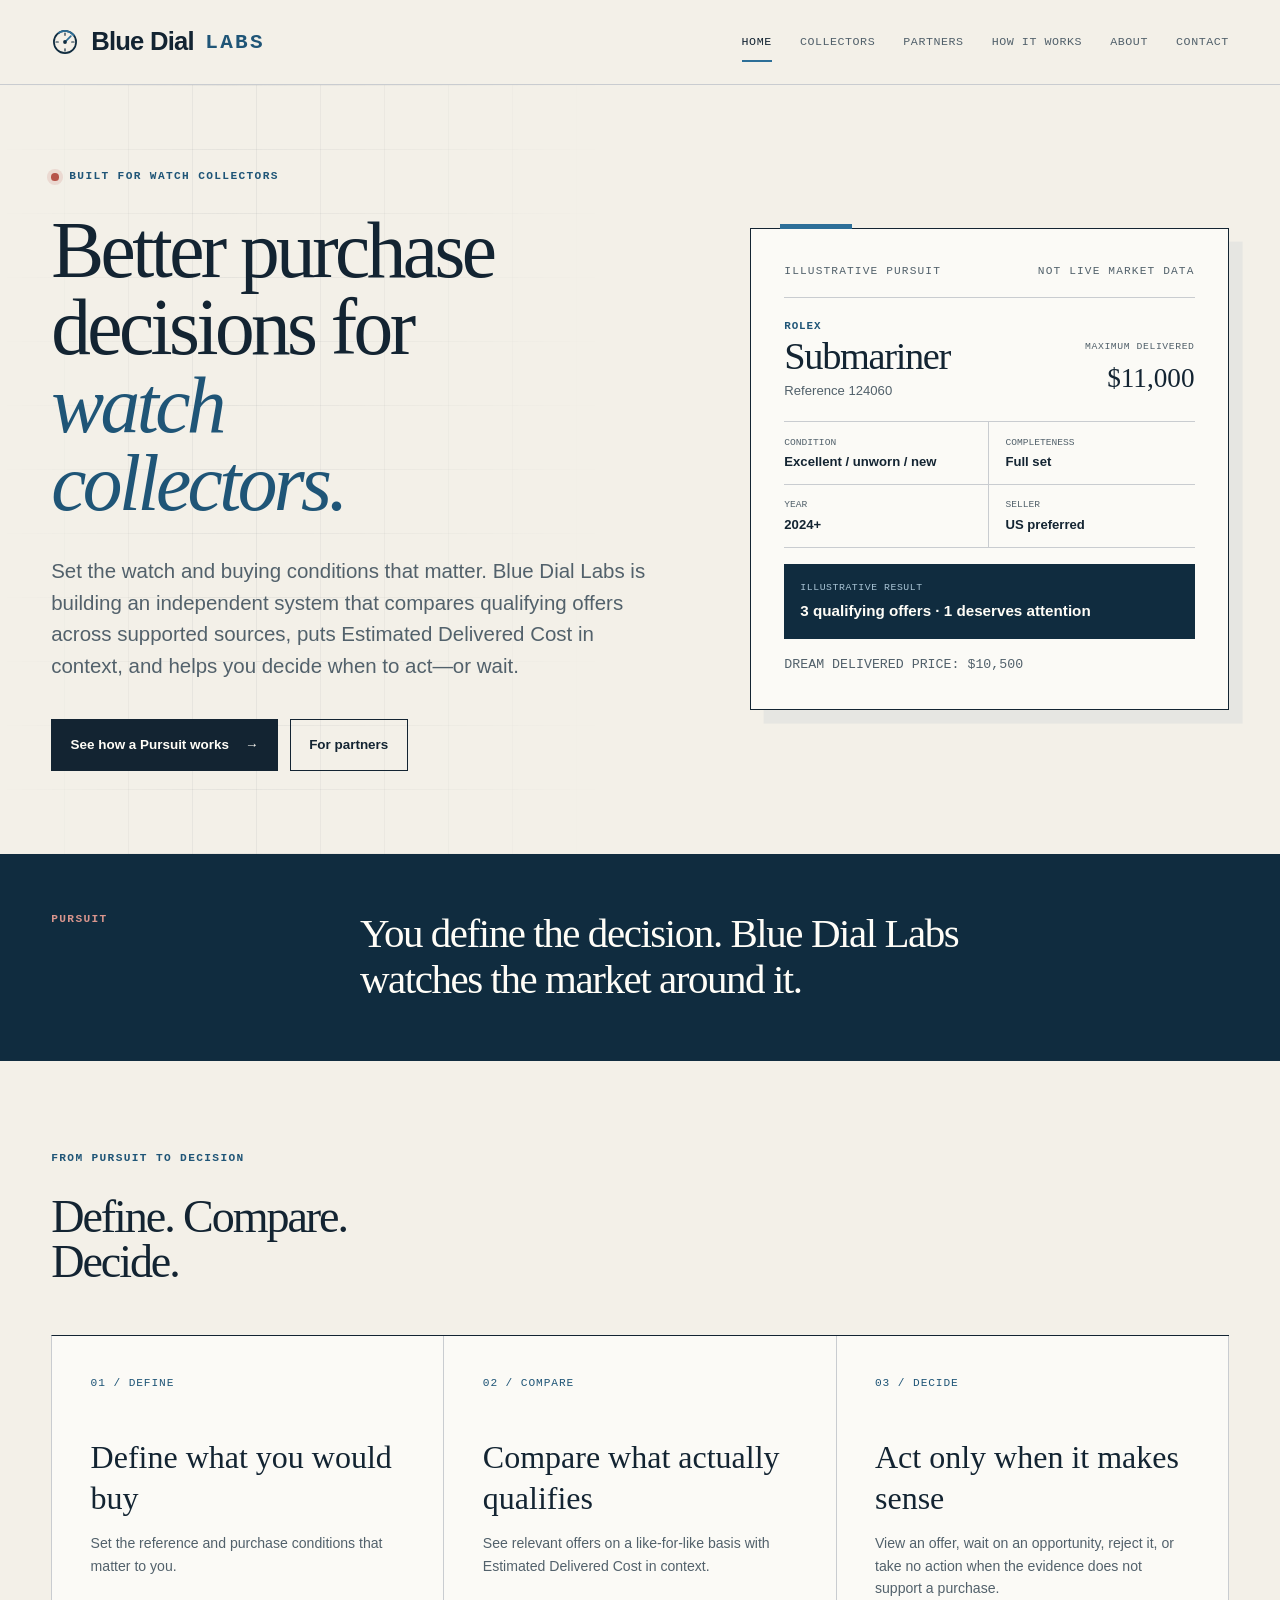
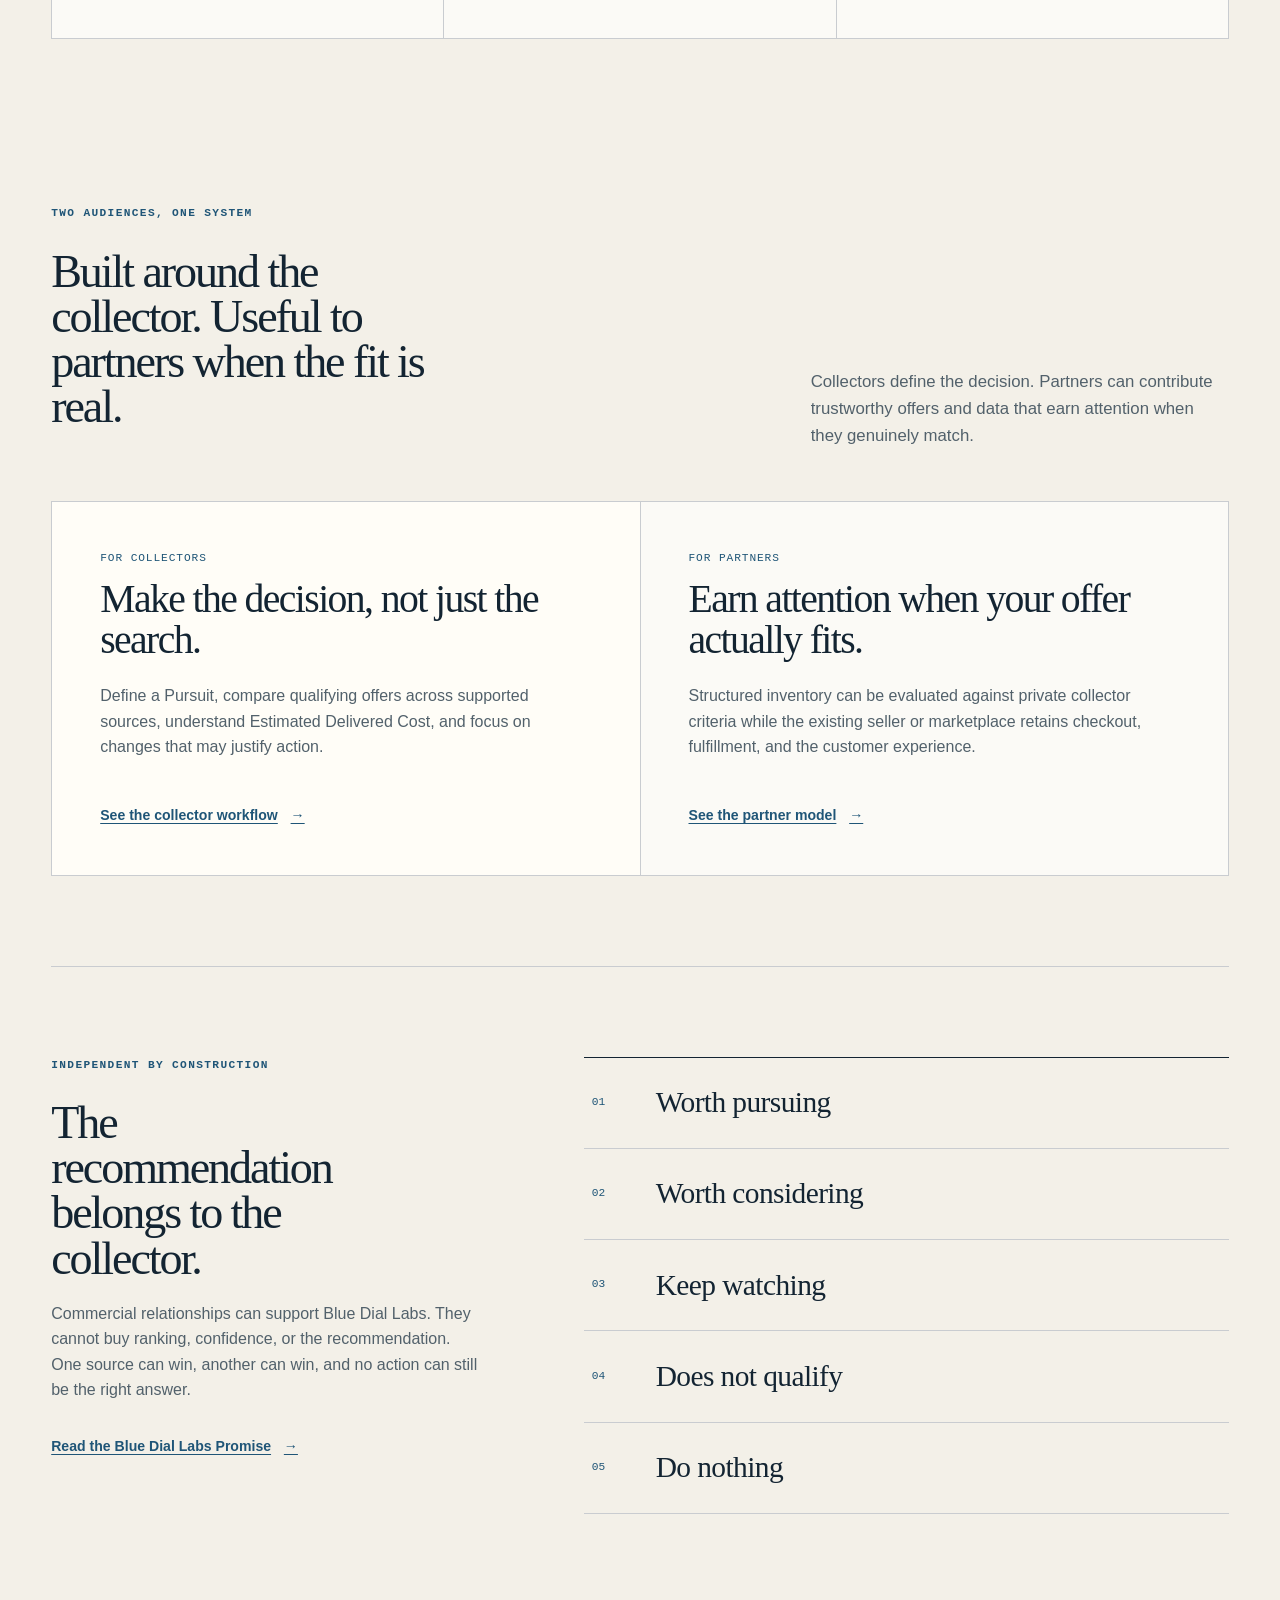
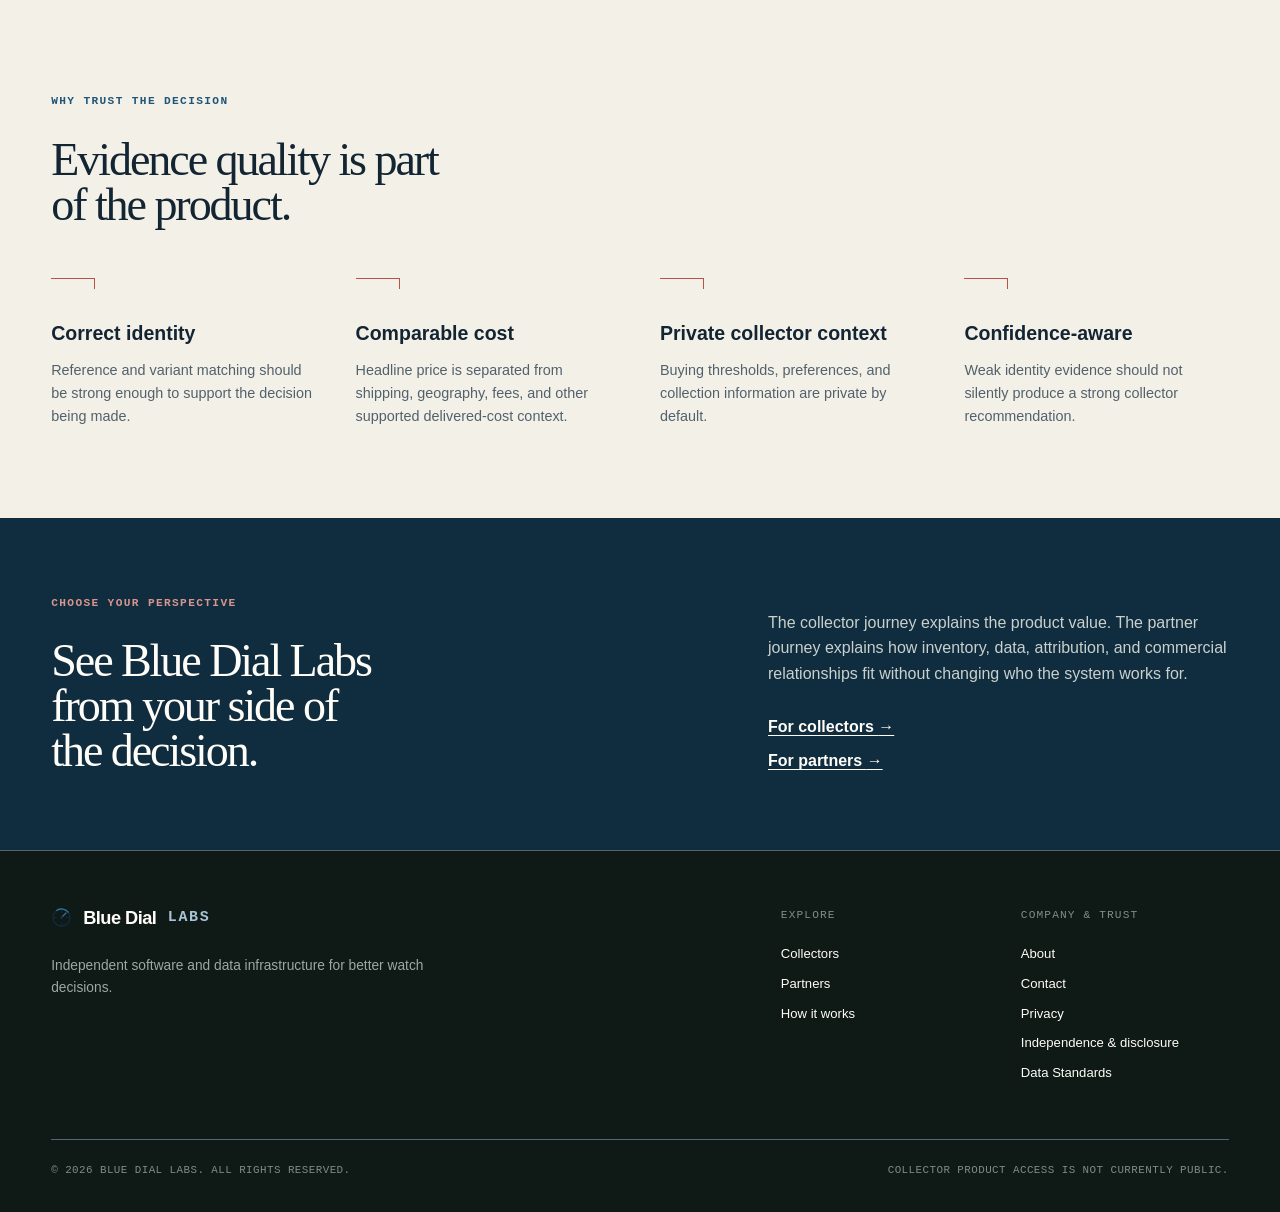
==== commit 9face719: "Tighten homepage decision framing" ====
--- a/index.html
+++ b/index.html
@@ -4,7 +4,7 @@
     <meta charset="utf-8">
     <meta name="viewport" content="width=device-width, initial-scale=1">
     <title>Blue Dial Labs — Better watch purchase decisions</title>
-    <meta name="description" content="Blue Dial Labs is building an independent system that helps watch collectors define what they would actually buy, compare qualifying offers across supported sources, understand all-in cost, and decide when to act or wait.">
+    <meta name="description" content="Blue Dial Labs is building an independent system that helps watch collectors define what they would actually buy, compare qualifying offers across supported sources, understand Estimated Delivered Cost, and decide when to act or wait.">
     <link rel="canonical" href="https://www.bluediallabs.com/">
     <meta property="og:type" content="website">
     <meta property="og:site_name" content="Blue Dial Labs">
@@ -34,7 +34,7 @@
         <div class="hero-copy">
           <p class="eyebrow"><span class="signal-dot" aria-hidden="true"></span> Built for watch collectors</p>
           <h1>Better purchase decisions for <em>watch collectors.</em></h1>
-          <p class="hero-intro">Set the watch and buying conditions that matter. Blue Dial Labs is building an independent system that compares qualifying offers across supported sources, puts the all-in cost in context, and helps you decide when to act—or wait.</p>
+          <p class="hero-intro">Set the watch and buying conditions that matter. Blue Dial Labs is building an independent system that compares qualifying offers across supported sources, puts Estimated Delivered Cost in context, and helps you decide when to act—or wait.</p>
           <div class="button-row"><a class="button button-primary" href="collectors/#pursuit">See how a Pursuit works <span aria-hidden="true">→</span></a><a class="button button-secondary" href="data-partners/">For partners</a></div>
         </div>
 
@@ -58,22 +58,22 @@
         <div class="section-heading"><p class="eyebrow">From Pursuit to decision</p><h2>Define. Compare. Decide.</h2></div>
         <div class="definition-grid home-workflow-grid">
           <article><p class="card-index">01 / Define</p><h3>Define what you would buy</h3><p>Set the reference and purchase conditions that matter to you.</p></article>
-          <article><p class="card-index">02 / Compare</p><h3>Compare what actually qualifies</h3><p>See relevant offers on a like-for-like basis with the all-in cost in context.</p></article>
-          <article><p class="card-index">03 / Decide</p><h3>Act only when it makes sense</h3><p>Buy here, buy elsewhere, wait, or walk away when the evidence supports it.</p></article>
+          <article><p class="card-index">02 / Compare</p><h3>Compare what actually qualifies</h3><p>See relevant offers on a like-for-like basis with Estimated Delivered Cost in context.</p></article>
+          <article><p class="card-index">03 / Decide</p><h3>Act only when it makes sense</h3><p>View an offer, wait on an opportunity, reject it, or take no action when the evidence does not support a purchase.</p></article>
         </div>
       </section>
 
       <section class="section-shell content-section audience-section compact-section">
         <div class="section-heading split-heading"><div><p class="eyebrow">Two audiences, one system</p><h2>Built around the collector. Useful to partners when the fit is real.</h2></div><p>Collectors define the decision. Partners can contribute trustworthy offers and data that earn attention when they genuinely match.</p></div>
         <div class="audience-grid">
-          <article class="audience-card audience-card-collector"><p class="card-index">For collectors</p><h3>Make the decision, not just the search.</h3><p>Define a Pursuit, compare qualifying offers across supported sources, understand the all-in cost, and focus on changes that may justify action.</p><a class="text-link" href="collectors/">See the collector workflow <span aria-hidden="true">→</span></a></article>
+          <article class="audience-card audience-card-collector"><p class="card-index">For collectors</p><h3>Make the decision, not just the search.</h3><p>Define a Pursuit, compare qualifying offers across supported sources, understand Estimated Delivered Cost, and focus on changes that may justify action.</p><a class="text-link" href="collectors/">See the collector workflow <span aria-hidden="true">→</span></a></article>
           <article class="audience-card"><p class="card-index">For partners</p><h3>Earn attention when your offer actually fits.</h3><p>Structured inventory can be evaluated against private collector criteria while the existing seller or marketplace retains checkout, fulfillment, and the customer experience.</p><a class="text-link" href="data-partners/">See the partner model <span aria-hidden="true">→</span></a></article>
         </div>
       </section>
 
       <section class="section-shell decision-section">
-        <div class="decision-copy"><p class="eyebrow">Independent by construction</p><h2>The recommendation belongs to the collector.</h2><p>Commercial relationships can support Blue Dial Labs. They cannot buy ranking, confidence, or the recommendation.</p><a class="text-link" href="commercial-disclosure/">Read the Blue Dial Labs Promise <span aria-hidden="true">→</span></a></div>
-        <div class="outcome-list" aria-label="Possible collector outcomes"><div><span>01</span><p>Buy here</p></div><div><span>02</span><p>Buy elsewhere</p></div><div><span>03</span><p>Wait</p></div><div><span>04</span><p>Walk away</p></div><div><span>05</span><p>Do nothing</p></div></div>
+        <div class="decision-copy"><p class="eyebrow">Independent by construction</p><h2>The recommendation belongs to the collector.</h2><p>Commercial relationships can support Blue Dial Labs. They cannot buy ranking, confidence, or the recommendation. One source can win, another can win, and no action can still be the right answer.</p><a class="text-link" href="commercial-disclosure/">Read the Blue Dial Labs Promise <span aria-hidden="true">→</span></a></div>
+        <div class="outcome-list" aria-label="Possible collector decision states"><div><span>01</span><p>Worth pursuing</p></div><div><span>02</span><p>Worth considering</p></div><div><span>03</span><p>Keep watching</p></div><div><span>04</span><p>Does not qualify</p></div><div><span>05</span><p>Do nothing</p></div></div>
       </section>
 
       <section class="section-shell content-section compact-section">
--- a/assets/site-polish.css
+++ b/assets/site-polish.css
@@ -4,9 +4,22 @@
   The pre-brand-refactor polish layer is preserved verbatim as
   site-polish-base.css. Brand v1 is a final cascade layer so the existing
   layout and interaction system remain intact while identity tokens evolve.
-  The human-first hierarchy layer then tightens first viewports without
-  removing deeper diligence content.
+  The commercial-compression layer then tightens first viewports and adds
+  concrete product hierarchy without removing deeper diligence content.
 */
 @import url("./site-polish-base.css");
 @import url("./brand-v1.css");
 @import url("./above-fold.css");
+
+/* Keep the How It Works preference legend inside its bordered control card. */
+.demo-page .demo-preference-control legend {
+  float: left;
+  width: 100%;
+  margin: 0 0 1rem;
+  padding: 0;
+}
+
+.demo-page .demo-preference-control legend + label {
+  clear: both;
+  margin-top: 0;
+}
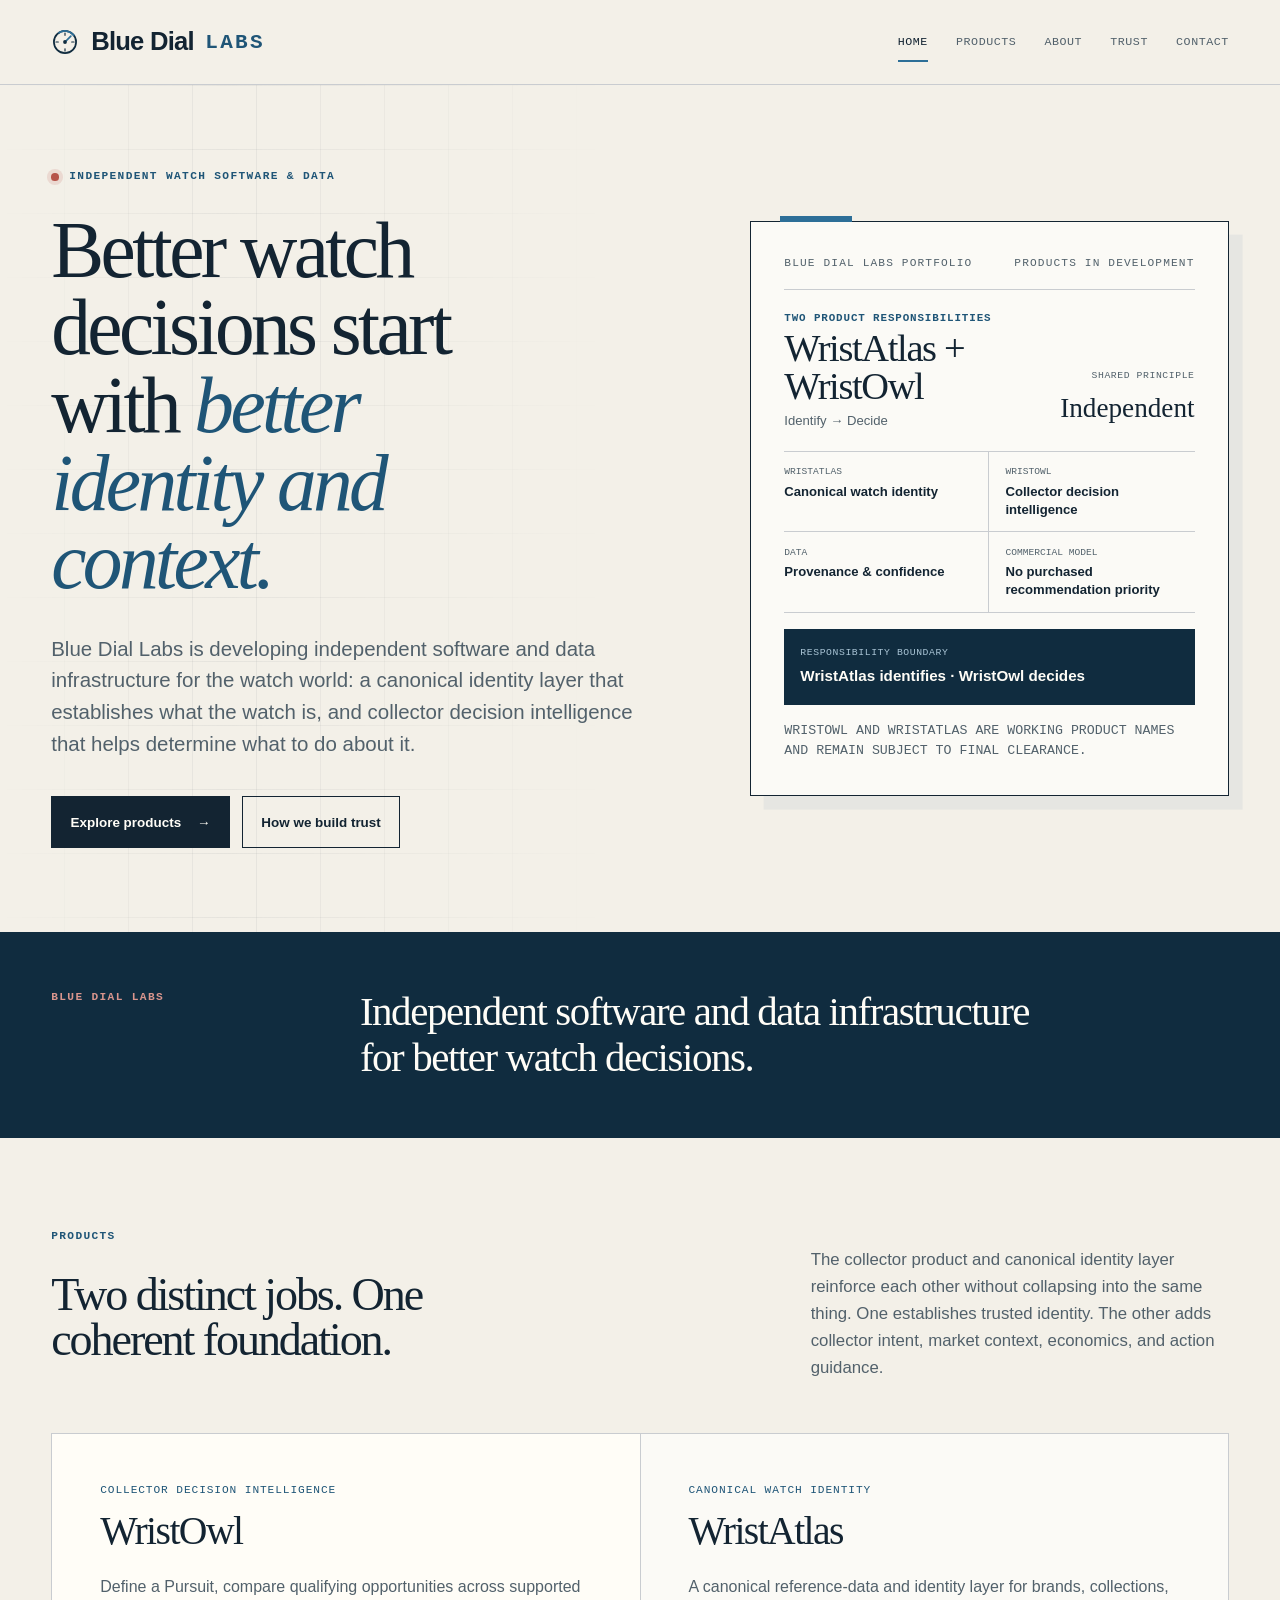
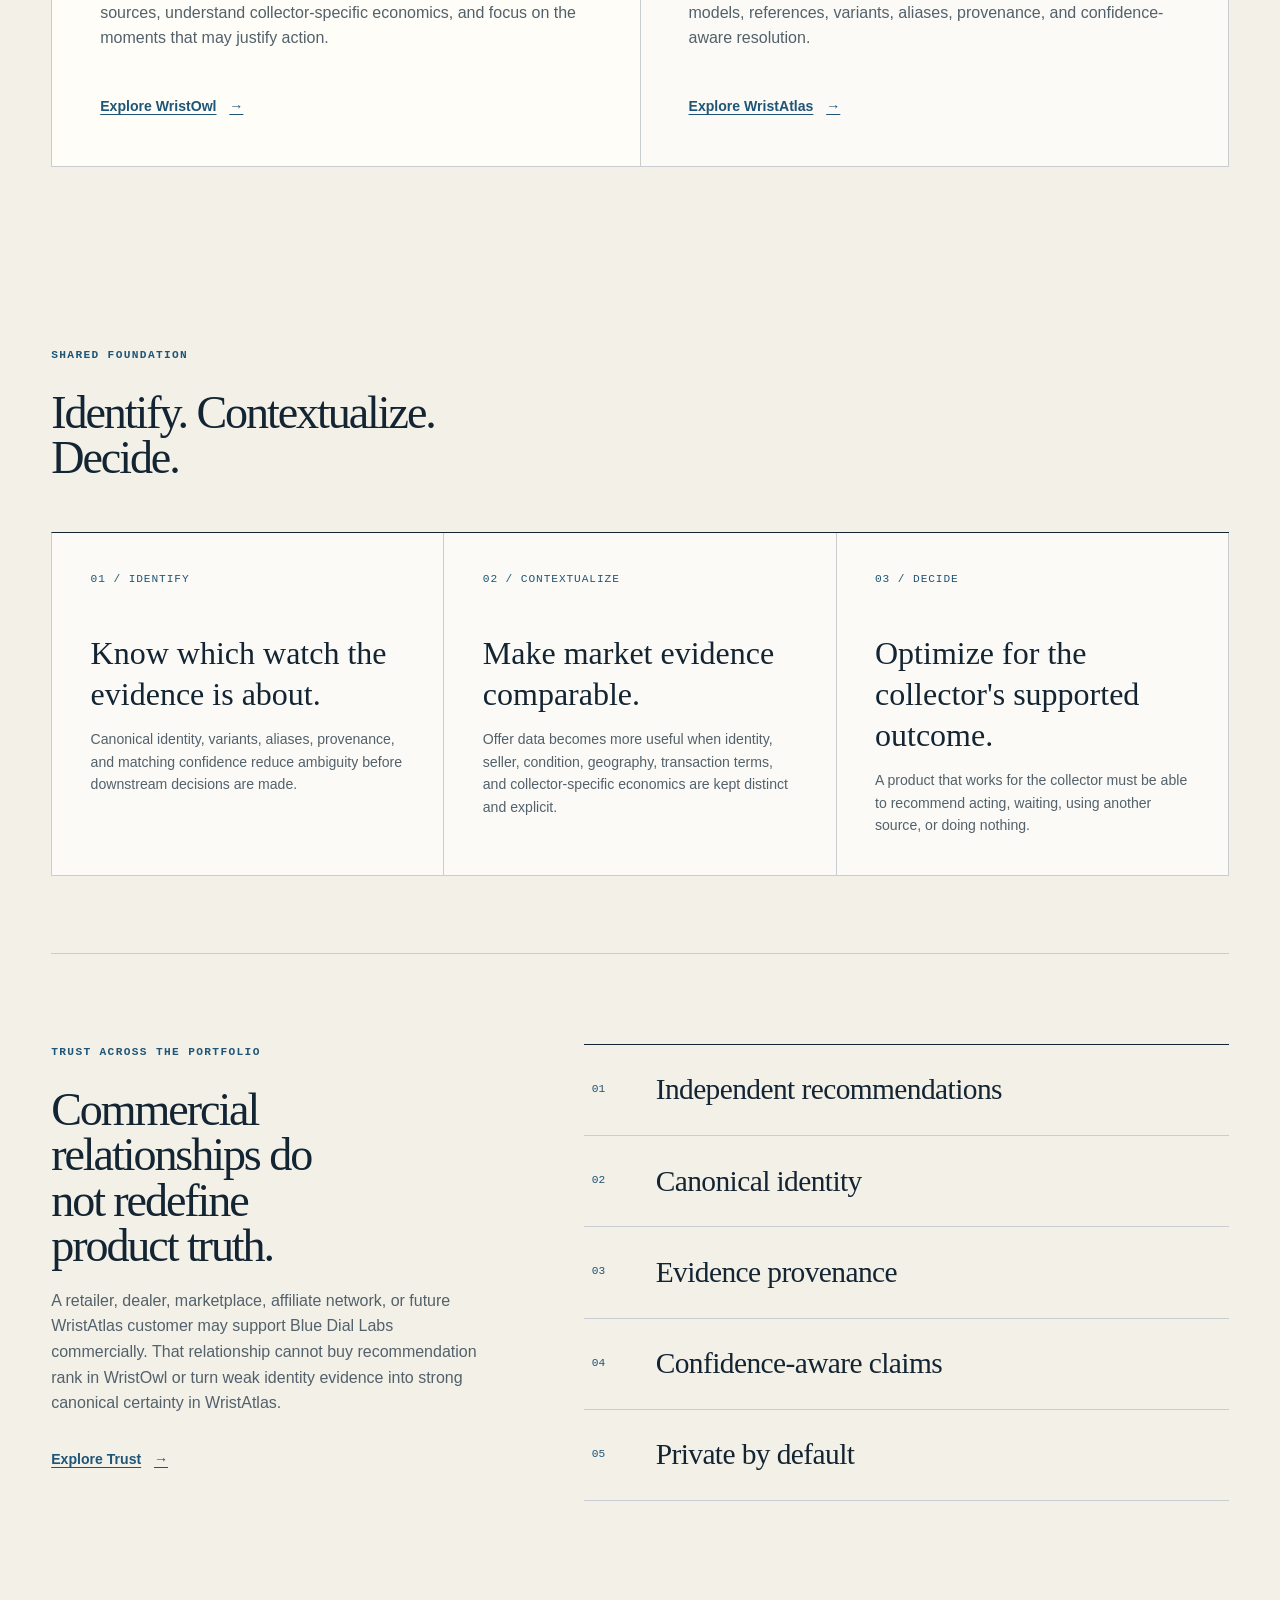
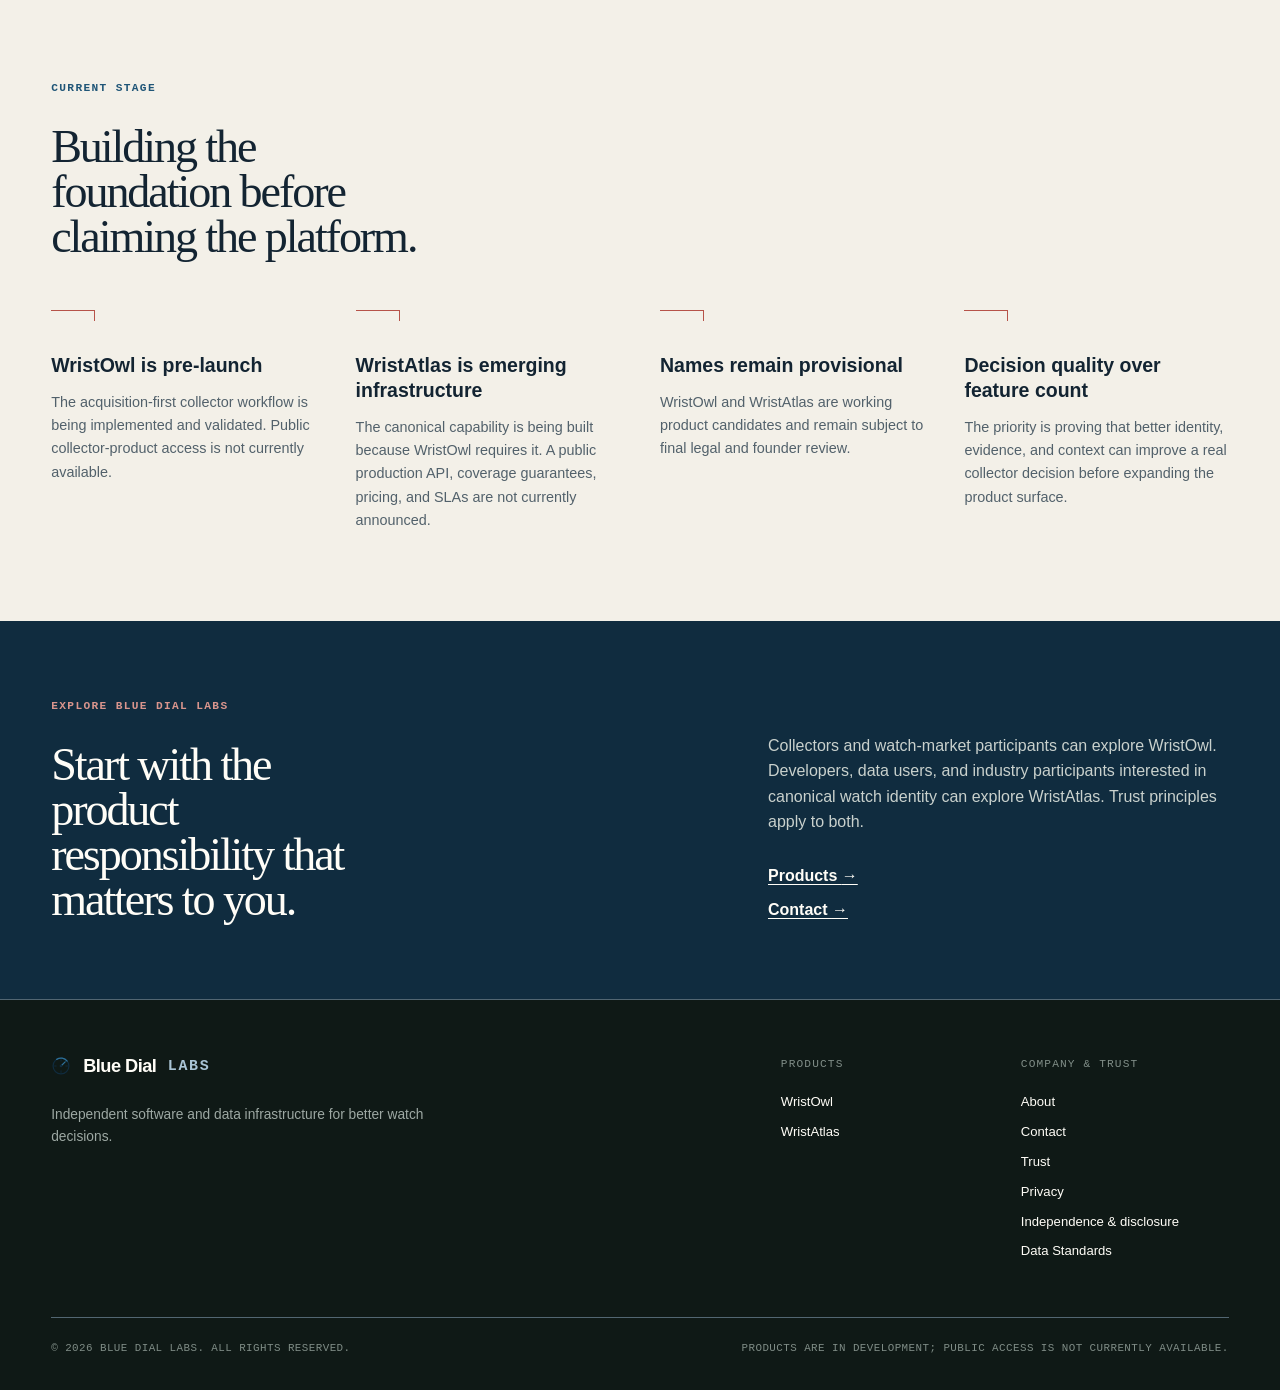
==== commit 58dc3433: "Reframe homepage around Blue Dial Labs product portfolio" ====
--- a/index.html
+++ b/index.html
@@ -3,17 +3,17 @@
   <head>
     <meta charset="utf-8">
     <meta name="viewport" content="width=device-width, initial-scale=1">
-    <title>Blue Dial Labs — Better watch purchase decisions</title>
-    <meta name="description" content="Blue Dial Labs is building an independent system that helps watch collectors define what they would actually buy, compare qualifying offers across supported sources, understand Estimated Delivered Cost, and decide when to act or wait.">
+    <title>Blue Dial Labs — Independent watch software and data infrastructure</title>
+    <meta name="description" content="Blue Dial Labs is developing independent software and data infrastructure for better watch decisions, including WristOwl collector decision intelligence and WristAtlas canonical watch identity.">
     <link rel="canonical" href="https://www.bluediallabs.com/">
     <meta property="og:type" content="website">
     <meta property="og:site_name" content="Blue Dial Labs">
-    <meta property="og:title" content="Blue Dial Labs — Better watch purchase decisions">
-    <meta property="og:description" content="Define what you would actually buy. Compare what qualifies. Act only when it makes sense.">
+    <meta property="og:title" content="Blue Dial Labs — Independent watch software and data infrastructure">
+    <meta property="og:description" content="WristAtlas establishes what the watch is. WristOwl helps the collector decide what to do about it.">
     <meta property="og:url" content="https://www.bluediallabs.com/">
     <meta name="twitter:card" content="summary">
-    <meta name="twitter:title" content="Blue Dial Labs — Better watch purchase decisions">
-    <meta name="twitter:description" content="Define what you would actually buy. Compare what qualifies. Act only when it makes sense.">
+    <meta name="twitter:title" content="Blue Dial Labs — Independent watch software and data infrastructure">
+    <meta name="twitter:description" content="WristAtlas establishes what the watch is. WristOwl helps the collector decide what to do about it.">
     <meta name="theme-color" content="#f3f0e8">
     <link rel="stylesheet" href="assets/styles.css">
     <link rel="stylesheet" href="assets/site-polish.css">
@@ -25,79 +25,79 @@
       <div class="nav-shell">
         <a class="wordmark" href="./" aria-label="Blue Dial Labs home"><span>Blue Dial</span><span class="wordmark-labs">Labs</span></a>
         <button class="menu-toggle" type="button" aria-expanded="false" aria-controls="primary-navigation" aria-label="Open navigation"><span class="menu-toggle-lines" aria-hidden="true"></span></button>
-        <nav class="primary-nav" id="primary-navigation" aria-label="Primary navigation"><a href="./" aria-current="page">Home</a><a href="collectors/">Collectors</a><a href="data-partners/">Partners</a><a href="approach/">How it works</a><a href="about/">About</a><a href="contact/">Contact</a></nav>
+        <nav class="primary-nav" id="primary-navigation" aria-label="Primary navigation"><a href="./" aria-current="page">Home</a><a href="products/">Products</a><a href="about/">About</a><a href="trust/">Trust</a><a href="contact/">Contact</a></nav>
       </div>
     </header>
 
     <main id="main-content">
       <section class="hero hero-home section-shell">
         <div class="hero-copy">
-          <p class="eyebrow"><span class="signal-dot" aria-hidden="true"></span> Built for watch collectors</p>
-          <h1>Better purchase decisions for <em>watch collectors.</em></h1>
-          <p class="hero-intro">Set the watch and buying conditions that matter. Blue Dial Labs is building an independent system that compares qualifying offers across supported sources, puts Estimated Delivered Cost in context, and helps you decide when to act—or wait.</p>
-          <div class="button-row"><a class="button button-primary" href="collectors/#pursuit">See how a Pursuit works <span aria-hidden="true">→</span></a><a class="button button-secondary" href="data-partners/">For partners</a></div>
+          <p class="eyebrow"><span class="signal-dot" aria-hidden="true"></span> Independent watch software &amp; data</p>
+          <h1>Better watch decisions start with <em>better identity and context.</em></h1>
+          <p class="hero-intro">Blue Dial Labs is developing independent software and data infrastructure for the watch world: a canonical identity layer that establishes what the watch is, and collector decision intelligence that helps determine what to do about it.</p>
+          <div class="button-row"><a class="button button-primary" href="products/">Explore products <span aria-hidden="true">→</span></a><a class="button button-secondary" href="trust/">How we build trust</a></div>
         </div>
 
-        <article class="hero-pursuit-card" aria-label="Illustrative Pursuit, not live market data">
-          <div class="panel-topline"><span>Illustrative Pursuit</span><span>Not live market data</span></div>
-          <div class="hero-pursuit-heading"><div><p class="mock-offer-brand">Rolex</p><h2>Submariner</h2><p>Reference 124060</p></div><div class="hero-pursuit-price"><span>Maximum delivered</span><strong>$11,000</strong></div></div>
+        <article class="hero-pursuit-card" aria-label="Blue Dial Labs product portfolio">
+          <div class="panel-topline"><span>Blue Dial Labs portfolio</span><span>Products in development</span></div>
+          <div class="hero-pursuit-heading"><div><p class="mock-offer-brand">Two product responsibilities</p><h2>WristAtlas + WristOwl</h2><p>Identify → Decide</p></div><div class="hero-pursuit-price"><span>Shared principle</span><strong>Independent</strong></div></div>
           <dl class="hero-pursuit-criteria">
-            <div><dt>Condition</dt><dd>Excellent / unworn / new</dd></div>
-            <div><dt>Completeness</dt><dd>Full set</dd></div>
-            <div><dt>Year</dt><dd>2024+</dd></div>
-            <div><dt>Seller</dt><dd>US preferred</dd></div>
+            <div><dt>WristAtlas</dt><dd>Canonical watch identity</dd></div>
+            <div><dt>WristOwl</dt><dd>Collector decision intelligence</dd></div>
+            <div><dt>Data</dt><dd>Provenance &amp; confidence</dd></div>
+            <div><dt>Commercial model</dt><dd>No purchased recommendation priority</dd></div>
           </dl>
-          <div class="hero-pursuit-result"><span>Illustrative result</span><strong>3 qualifying offers · 1 deserves attention</strong></div>
-          <p class="panel-caption">Dream delivered price: $10,500</p>
+          <div class="hero-pursuit-result"><span>Responsibility boundary</span><strong>WristAtlas identifies · WristOwl decides</strong></div>
+          <p class="panel-caption">WristOwl and WristAtlas are working product names and remain subject to final clearance.</p>
         </article>
       </section>
 
-      <section class="principle-band pursuit-band"><div class="section-shell principle-inner"><p class="eyebrow eyebrow-light">Pursuit</p><p class="principle-statement">You define the decision. Blue Dial Labs watches the market around it.</p></div></section>
+      <section class="principle-band pursuit-band"><div class="section-shell principle-inner"><p class="eyebrow eyebrow-light">Blue Dial Labs</p><p class="principle-statement">Independent software and data infrastructure for better watch decisions.</p></div></section>
 
-      <section class="section-shell content-section home-workflow-section">
-        <div class="section-heading"><p class="eyebrow">From Pursuit to decision</p><h2>Define. Compare. Decide.</h2></div>
-        <div class="definition-grid home-workflow-grid">
-          <article><p class="card-index">01 / Define</p><h3>Define what you would buy</h3><p>Set the reference and purchase conditions that matter to you.</p></article>
-          <article><p class="card-index">02 / Compare</p><h3>Compare what actually qualifies</h3><p>See relevant offers on a like-for-like basis with Estimated Delivered Cost in context.</p></article>
-          <article><p class="card-index">03 / Decide</p><h3>Act only when it makes sense</h3><p>View an offer, wait on an opportunity, reject it, or take no action when the evidence does not support a purchase.</p></article>
+      <section class="section-shell content-section audience-section">
+        <div class="section-heading split-heading"><div><p class="eyebrow">Products</p><h2>Two distinct jobs. One coherent foundation.</h2></div><p>The collector product and canonical identity layer reinforce each other without collapsing into the same thing. One establishes trusted identity. The other adds collector intent, market context, economics, and action guidance.</p></div>
+        <div class="audience-grid">
+          <article class="audience-card audience-card-collector"><p class="card-index">Collector decision intelligence</p><h3>WristOwl</h3><p>Define a Pursuit, compare qualifying opportunities across supported sources, understand collector-specific economics, and focus on the moments that may justify action.</p><a class="text-link" href="products/wristowl/">Explore WristOwl <span aria-hidden="true">→</span></a></article>
+          <article class="audience-card"><p class="card-index">Canonical watch identity</p><h3>WristAtlas</h3><p>A canonical reference-data and identity layer for brands, collections, models, references, variants, aliases, provenance, and confidence-aware resolution.</p><a class="text-link" href="products/wristatlas/">Explore WristAtlas <span aria-hidden="true">→</span></a></article>
         </div>
       </section>
 
-      <section class="section-shell content-section audience-section compact-section">
-        <div class="section-heading split-heading"><div><p class="eyebrow">Two audiences, one system</p><h2>Built around the collector. Useful to partners when the fit is real.</h2></div><p>Collectors define the decision. Partners can contribute trustworthy offers and data that earn attention when they genuinely match.</p></div>
-        <div class="audience-grid">
-          <article class="audience-card audience-card-collector"><p class="card-index">For collectors</p><h3>Make the decision, not just the search.</h3><p>Define a Pursuit, compare qualifying offers across supported sources, understand Estimated Delivered Cost, and focus on changes that may justify action.</p><a class="text-link" href="collectors/">See the collector workflow <span aria-hidden="true">→</span></a></article>
-          <article class="audience-card"><p class="card-index">For partners</p><h3>Earn attention when your offer actually fits.</h3><p>Structured inventory can be evaluated against private collector criteria while the existing seller or marketplace retains checkout, fulfillment, and the customer experience.</p><a class="text-link" href="data-partners/">See the partner model <span aria-hidden="true">→</span></a></article>
+      <section class="section-shell content-section home-workflow-section">
+        <div class="section-heading"><p class="eyebrow">Shared foundation</p><h2>Identify. Contextualize. Decide.</h2></div>
+        <div class="definition-grid home-workflow-grid">
+          <article><p class="card-index">01 / Identify</p><h3>Know which watch the evidence is about.</h3><p>Canonical identity, variants, aliases, provenance, and matching confidence reduce ambiguity before downstream decisions are made.</p></article>
+          <article><p class="card-index">02 / Contextualize</p><h3>Make market evidence comparable.</h3><p>Offer data becomes more useful when identity, seller, condition, geography, transaction terms, and collector-specific economics are kept distinct and explicit.</p></article>
+          <article><p class="card-index">03 / Decide</p><h3>Optimize for the collector's supported outcome.</h3><p>A product that works for the collector must be able to recommend acting, waiting, using another source, or doing nothing.</p></article>
         </div>
       </section>
 
       <section class="section-shell decision-section">
-        <div class="decision-copy"><p class="eyebrow">Independent by construction</p><h2>The recommendation belongs to the collector.</h2><p>Commercial relationships can support Blue Dial Labs. They cannot buy ranking, confidence, or the recommendation. One source can win, another can win, and no action can still be the right answer.</p><a class="text-link" href="commercial-disclosure/">Read the Blue Dial Labs Promise <span aria-hidden="true">→</span></a></div>
-        <div class="outcome-list" aria-label="Possible collector decision states"><div><span>01</span><p>Worth pursuing</p></div><div><span>02</span><p>Worth considering</p></div><div><span>03</span><p>Keep watching</p></div><div><span>04</span><p>Does not qualify</p></div><div><span>05</span><p>Do nothing</p></div></div>
+        <div class="decision-copy"><p class="eyebrow">Trust across the portfolio</p><h2>Commercial relationships do not redefine product truth.</h2><p>A retailer, dealer, marketplace, affiliate network, or future WristAtlas customer may support Blue Dial Labs commercially. That relationship cannot buy recommendation rank in WristOwl or turn weak identity evidence into strong canonical certainty in WristAtlas.</p><a class="text-link" href="trust/">Explore Trust <span aria-hidden="true">→</span></a></div>
+        <div class="outcome-list" aria-label="Blue Dial Labs trust principles"><div><span>01</span><p>Independent recommendations</p></div><div><span>02</span><p>Canonical identity</p></div><div><span>03</span><p>Evidence provenance</p></div><div><span>04</span><p>Confidence-aware claims</p></div><div><span>05</span><p>Private by default</p></div></div>
       </section>
 
       <section class="section-shell content-section compact-section">
-        <div class="section-heading"><p class="eyebrow">Why trust the decision</p><h2>Evidence quality is part of the product.</h2></div>
+        <div class="section-heading"><p class="eyebrow">Current stage</p><h2>Building the foundation before claiming the platform.</h2></div>
         <div class="principles-grid">
-          <article><span class="principle-mark" aria-hidden="true"></span><h3>Correct identity</h3><p>Reference and variant matching should be strong enough to support the decision being made.</p></article>
-          <article><span class="principle-mark" aria-hidden="true"></span><h3>Comparable cost</h3><p>Headline price is separated from shipping, geography, fees, and other supported delivered-cost context.</p></article>
-          <article><span class="principle-mark" aria-hidden="true"></span><h3>Private collector context</h3><p>Buying thresholds, preferences, and collection information are private by default.</p></article>
-          <article><span class="principle-mark" aria-hidden="true"></span><h3>Confidence-aware</h3><p>Weak identity evidence should not silently produce a strong collector recommendation.</p></article>
+          <article><span class="principle-mark" aria-hidden="true"></span><h3>WristOwl is pre-launch</h3><p>The acquisition-first collector workflow is being implemented and validated. Public collector-product access is not currently available.</p></article>
+          <article><span class="principle-mark" aria-hidden="true"></span><h3>WristAtlas is emerging infrastructure</h3><p>The canonical capability is being built because WristOwl requires it. A public production API, coverage guarantees, pricing, and SLAs are not currently announced.</p></article>
+          <article><span class="principle-mark" aria-hidden="true"></span><h3>Names remain provisional</h3><p>WristOwl and WristAtlas are working product candidates and remain subject to final legal and founder review.</p></article>
+          <article><span class="principle-mark" aria-hidden="true"></span><h3>Decision quality over feature count</h3><p>The priority is proving that better identity, evidence, and context can improve a real collector decision before expanding the product surface.</p></article>
         </div>
       </section>
 
       <section class="contact-band">
-        <div class="section-shell contact-inner"><div><p class="eyebrow eyebrow-light">Choose your perspective</p><h2>See Blue Dial Labs from your side of the decision.</h2></div><div class="contact-copy"><p>The collector journey explains the product value. The partner journey explains how inventory, data, attribution, and commercial relationships fit without changing who the system works for.</p><div class="contact-links"><a href="collectors/">For collectors <span aria-hidden="true">→</span></a><a href="data-partners/">For partners <span aria-hidden="true">→</span></a></div></div></div>
+        <div class="section-shell contact-inner"><div><p class="eyebrow eyebrow-light">Explore Blue Dial Labs</p><h2>Start with the product responsibility that matters to you.</h2></div><div class="contact-copy"><p>Collectors and watch-market participants can explore WristOwl. Developers, data users, and industry participants interested in canonical watch identity can explore WristAtlas. Trust principles apply to both.</p><div class="contact-links"><a href="products/">Products <span aria-hidden="true">→</span></a><a href="contact/">Contact <span aria-hidden="true">→</span></a></div></div></div>
       </section>
     </main>
 
     <footer class="site-footer">
       <div class="section-shell footer-main">
         <div><a class="wordmark footer-wordmark" href="./" aria-label="Blue Dial Labs home"><span>Blue Dial</span><span class="wordmark-labs">Labs</span></a><p>Independent software and data infrastructure for better watch decisions.</p></div>
-        <div class="footer-nav-group"><p>Explore</p><a href="collectors/">Collectors</a><a href="data-partners/">Partners</a><a href="approach/">How it works</a></div>
-        <div class="footer-nav-group"><p>Company &amp; trust</p><a href="about/">About</a><a href="contact/">Contact</a><a href="privacy/">Privacy</a><a href="commercial-disclosure/">Independence &amp; disclosure</a><a href="data-standards/">Data Standards</a></div>
+        <div class="footer-nav-group"><p>Products</p><a href="products/wristowl/">WristOwl</a><a href="products/wristatlas/">WristAtlas</a></div>
+        <div class="footer-nav-group"><p>Company &amp; trust</p><a href="about/">About</a><a href="contact/">Contact</a><a href="trust/">Trust</a><a href="privacy/">Privacy</a><a href="commercial-disclosure/">Independence &amp; disclosure</a><a href="data-standards/">Data Standards</a></div>
       </div>
-      <div class="section-shell footer-bottom"><p>© 2026 Blue Dial Labs. All rights reserved.</p><p>Collector product access is not currently public.</p></div>
+      <div class="section-shell footer-bottom"><p>© 2026 Blue Dial Labs. All rights reserved.</p><p>Products are in development; public access is not currently available.</p></div>
     </footer>
   </body>
 </html>
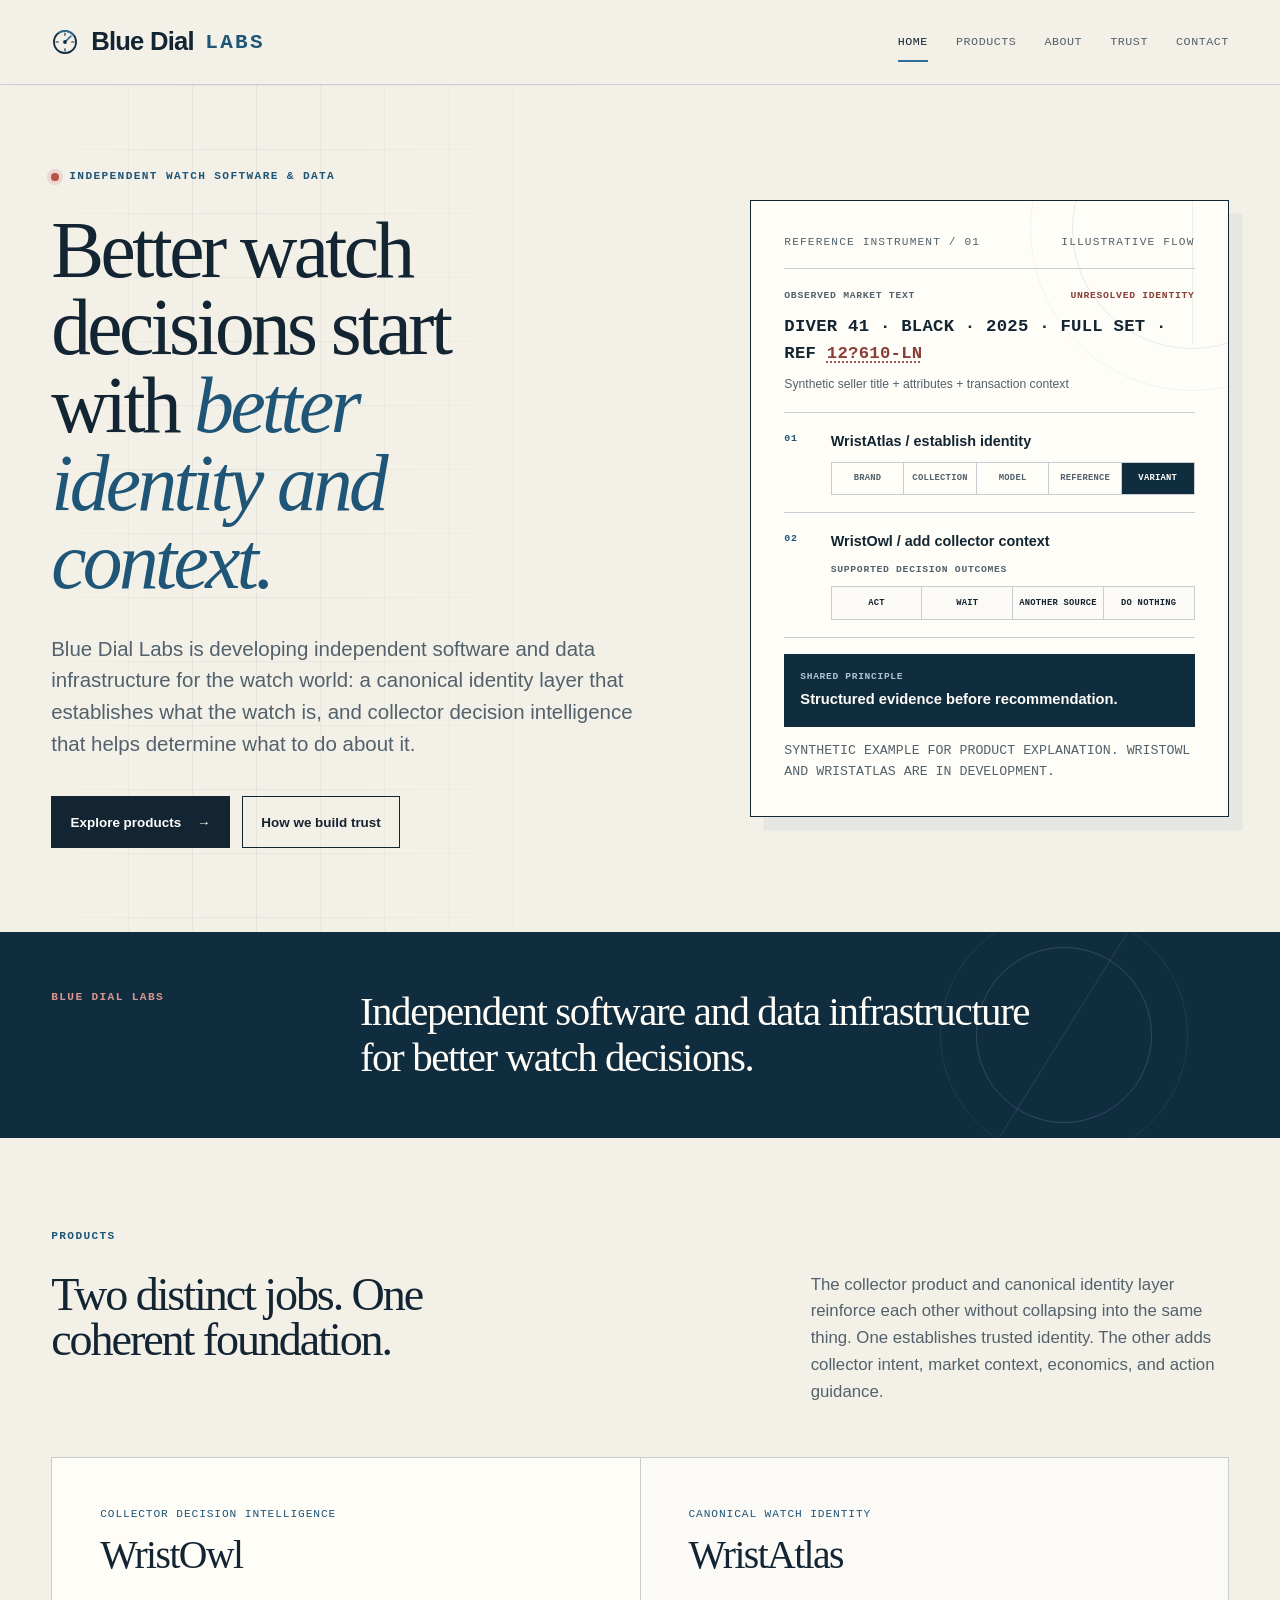
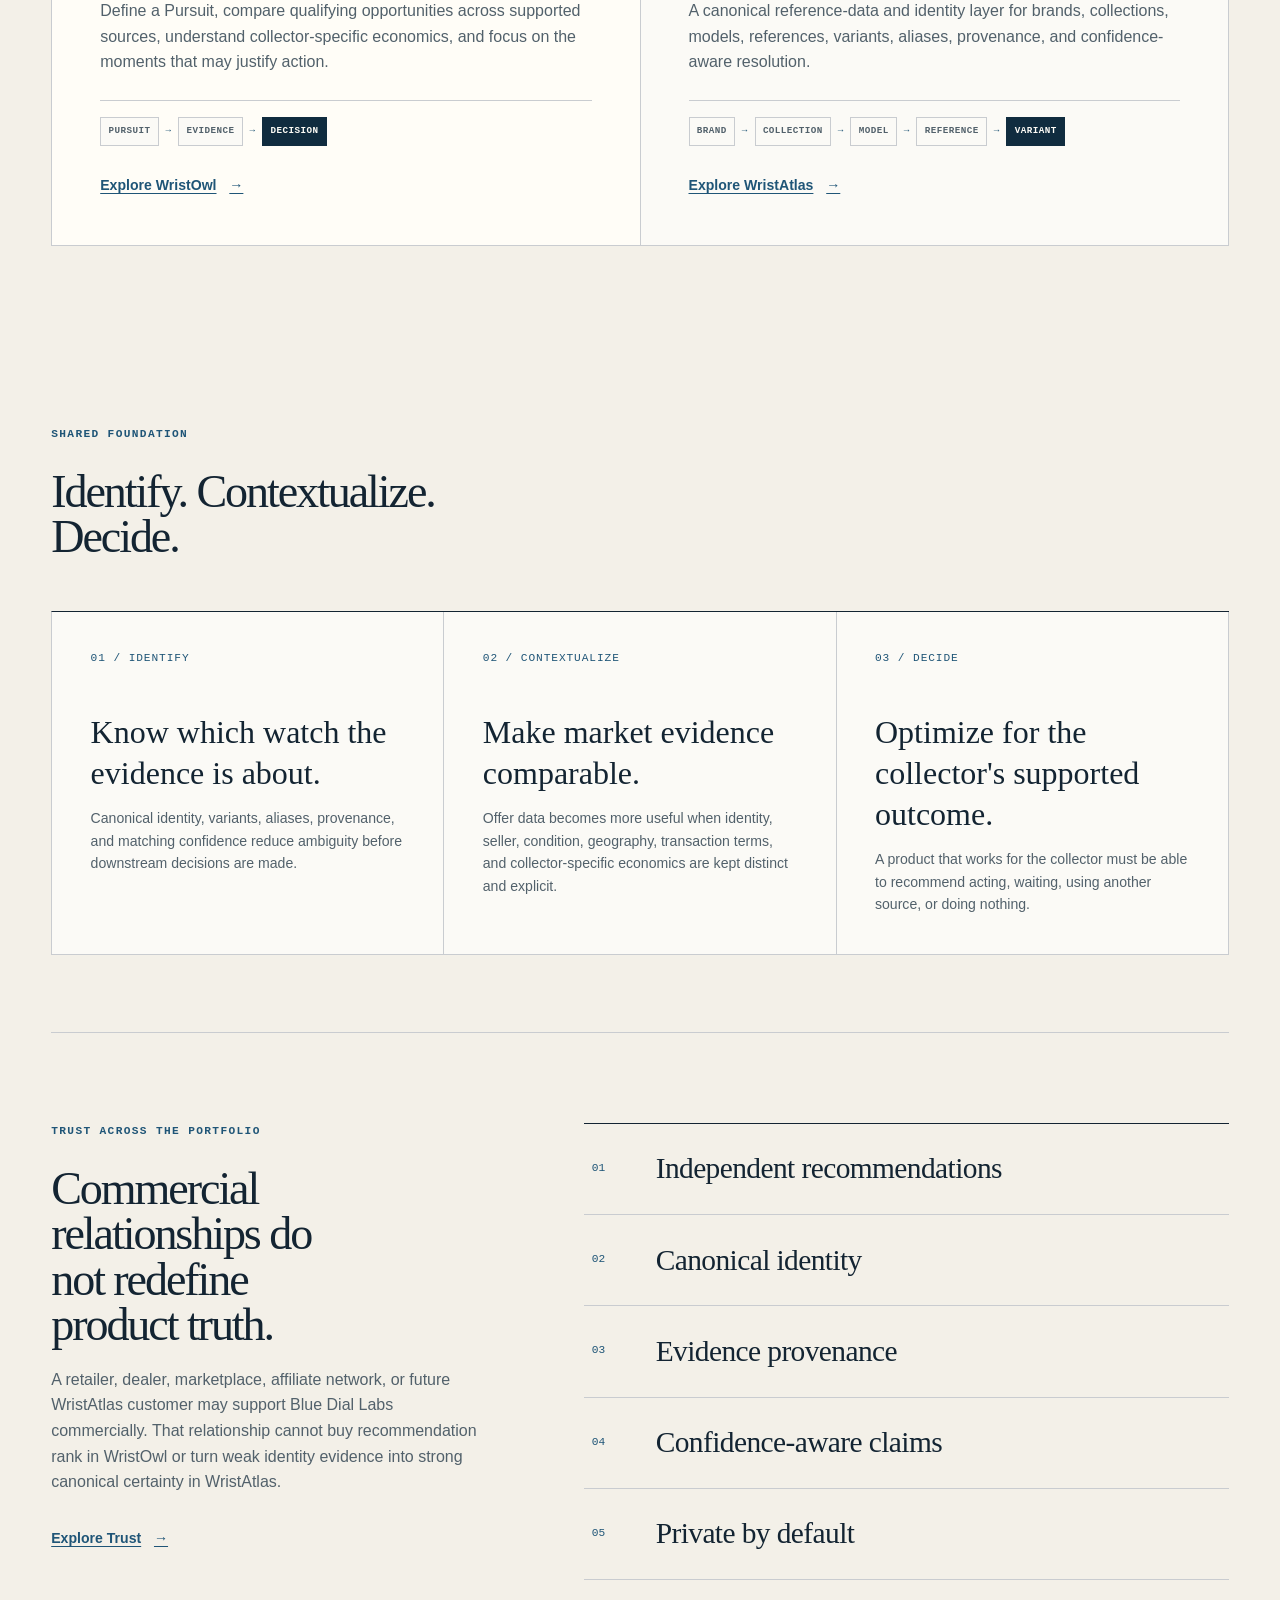
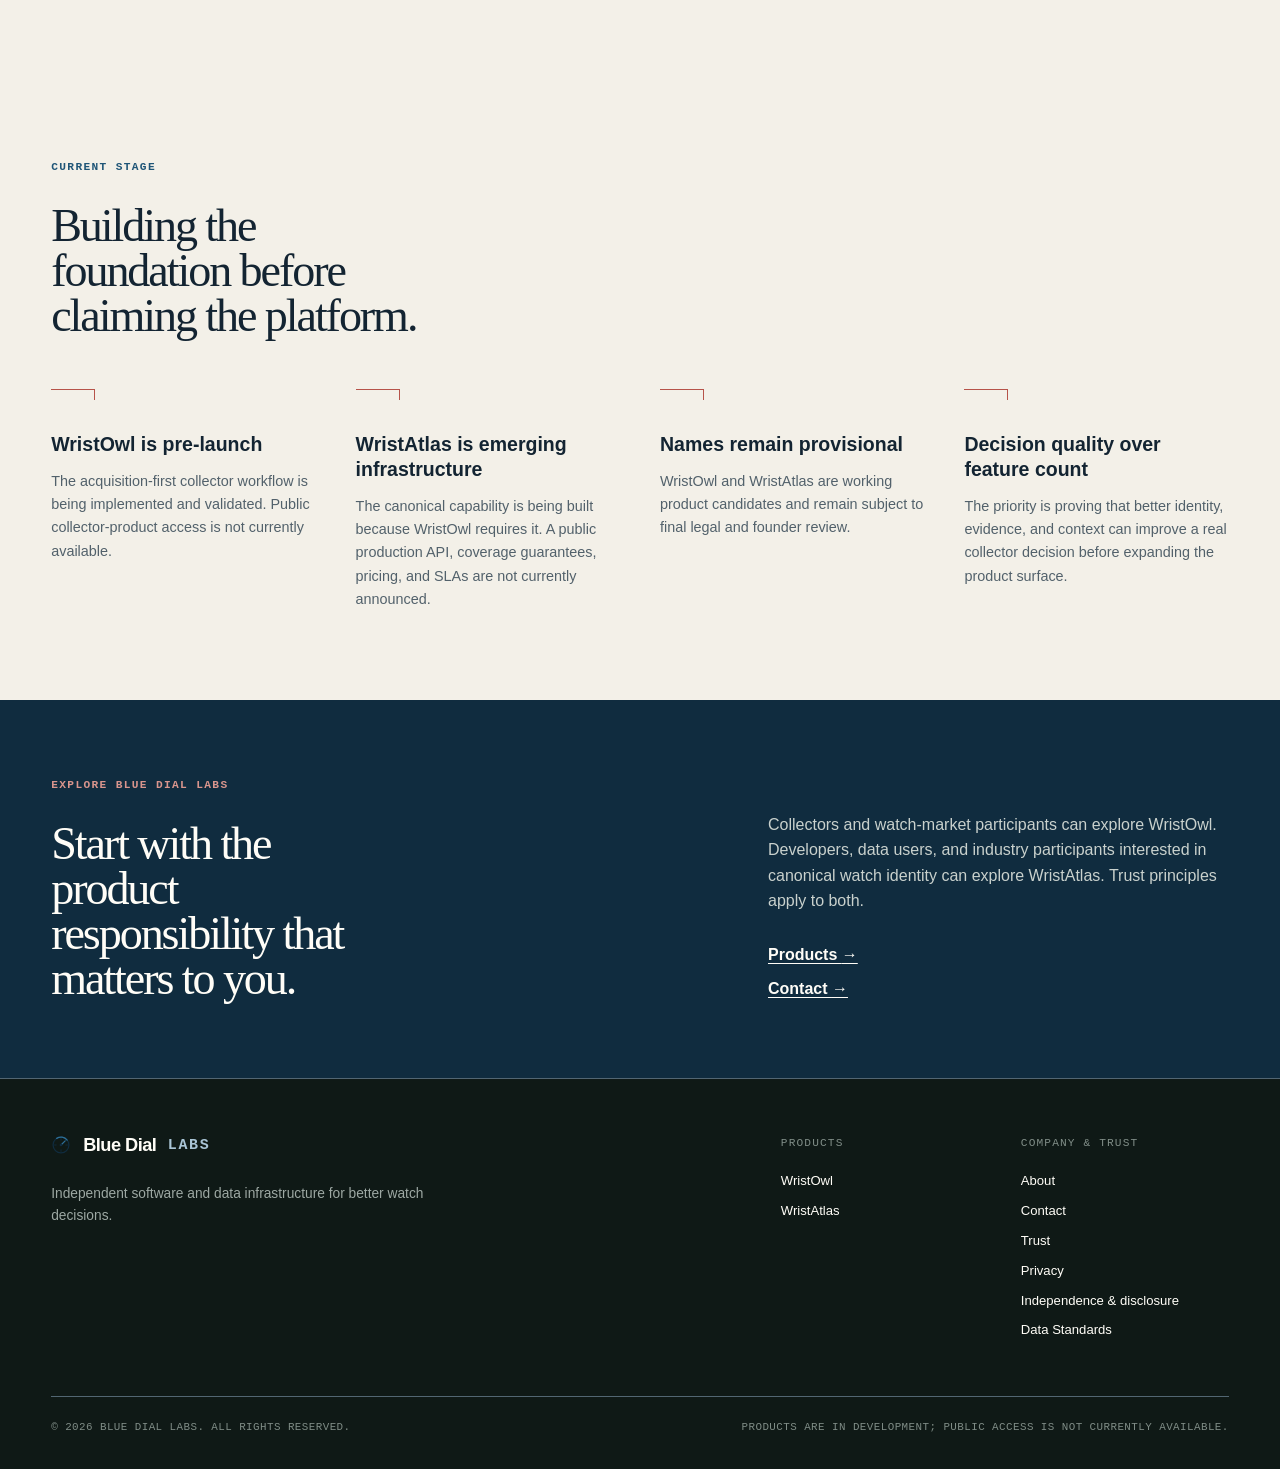
==== commit 23aaa833: "Add evidence-first homepage graphics" ====
--- a/index.html
+++ b/index.html
@@ -38,17 +38,32 @@
           <div class="button-row"><a class="button button-primary" href="products/">Explore products <span aria-hidden="true">→</span></a><a class="button button-secondary" href="trust/">How we build trust</a></div>
         </div>
 
-        <article class="hero-pursuit-card" aria-label="Blue Dial Labs product portfolio">
-          <div class="panel-topline"><span>Blue Dial Labs portfolio</span><span>Products in development</span></div>
-          <div class="hero-pursuit-heading"><div><p class="mock-offer-brand">Two product responsibilities</p><h2>WristAtlas + WristOwl</h2><p>Identify → Decide</p></div><div class="hero-pursuit-price"><span>Shared principle</span><strong>Independent</strong></div></div>
-          <dl class="hero-pursuit-criteria">
-            <div><dt>WristAtlas</dt><dd>Canonical watch identity</dd></div>
-            <div><dt>WristOwl</dt><dd>Collector decision intelligence</dd></div>
-            <div><dt>Data</dt><dd>Provenance &amp; confidence</dd></div>
-            <div><dt>Commercial model</dt><dd>No purchased recommendation priority</dd></div>
-          </dl>
-          <div class="hero-pursuit-result"><span>Responsibility boundary</span><strong>WristAtlas identifies · WristOwl decides</strong></div>
-          <p class="panel-caption">WristOwl and WristAtlas are working product names and remain subject to final clearance.</p>
+        <article class="hero-reference-instrument" aria-label="Illustrative Blue Dial Labs evidence flow">
+          <div class="panel-topline"><span>Reference instrument / 01</span><span>Illustrative flow</span></div>
+          <div class="reference-observation">
+            <div class="reference-observation-label"><span>Observed market text</span><span class="reference-confidence">Unresolved identity</span></div>
+            <p class="reference-raw">DIVER 41 · BLACK · 2025 · FULL SET · REF <span class="reference-raw-ambiguous">12?610-LN</span></p>
+            <p class="reference-source">Synthetic seller title + attributes + transaction context</p>
+          </div>
+          <div class="reference-trace">
+            <div class="reference-trace-step">
+              <span class="reference-step-index">01</span>
+              <div>
+                <p class="reference-system">WristAtlas / establish identity</p>
+                <div class="reference-path-compact" aria-label="Canonical identity hierarchy"><span>Brand</span><span>Collection</span><span>Model</span><span>Reference</span><span>Variant</span></div>
+              </div>
+            </div>
+            <div class="reference-trace-step">
+              <span class="reference-step-index">02</span>
+              <div>
+                <p class="reference-system">WristOwl / add collector context</p>
+                <p class="reference-supported-label">Supported decision outcomes</p>
+                <div class="reference-outcome-track" aria-label="Illustrative supported decision outcomes"><span>Act</span><span>Wait</span><span>Another source</span><span>Do nothing</span></div>
+              </div>
+            </div>
+          </div>
+          <div class="reference-instrument-result"><span>Shared principle</span><strong>Structured evidence before recommendation.</strong></div>
+          <p class="panel-caption">Synthetic example for product explanation. WristOwl and WristAtlas are in development.</p>
         </article>
       </section>
 
@@ -57,8 +72,8 @@
       <section class="section-shell content-section audience-section">
         <div class="section-heading split-heading"><div><p class="eyebrow">Products</p><h2>Two distinct jobs. One coherent foundation.</h2></div><p>The collector product and canonical identity layer reinforce each other without collapsing into the same thing. One establishes trusted identity. The other adds collector intent, market context, economics, and action guidance.</p></div>
         <div class="audience-grid">
-          <article class="audience-card audience-card-collector"><p class="card-index">Collector decision intelligence</p><h3>WristOwl</h3><p>Define a Pursuit, compare qualifying opportunities across supported sources, understand collector-specific economics, and focus on the moments that may justify action.</p><a class="text-link" href="products/wristowl/">Explore WristOwl <span aria-hidden="true">→</span></a></article>
-          <article class="audience-card"><p class="card-index">Canonical watch identity</p><h3>WristAtlas</h3><p>A canonical reference-data and identity layer for brands, collections, models, references, variants, aliases, provenance, and confidence-aware resolution.</p><a class="text-link" href="products/wristatlas/">Explore WristAtlas <span aria-hidden="true">→</span></a></article>
+          <article class="audience-card audience-card-collector"><p class="card-index">Collector decision intelligence</p><h3>WristOwl</h3><p>Define a Pursuit, compare qualifying opportunities across supported sources, understand collector-specific economics, and focus on the moments that may justify action.</p><div class="product-signal product-signal-owl" aria-hidden="true"><span>Pursuit</span><b>→</b><span>Evidence</span><b>→</b><span>Decision</span></div><a class="text-link" href="products/wristowl/">Explore WristOwl <span aria-hidden="true">→</span></a></article>
+          <article class="audience-card"><p class="card-index">Canonical watch identity</p><h3>WristAtlas</h3><p>A canonical reference-data and identity layer for brands, collections, models, references, variants, aliases, provenance, and confidence-aware resolution.</p><div class="product-signal product-signal-atlas" aria-hidden="true"><span>Brand</span><b>→</b><span>Collection</span><b>→</b><span>Model</span><b>→</b><span>Reference</span><b>→</b><span>Variant</span></div><a class="text-link" href="products/wristatlas/">Explore WristAtlas <span aria-hidden="true">→</span></a></article>
         </div>
       </section>
 
--- a/assets/site-polish.css
+++ b/assets/site-polish.css
@@ -6,10 +6,13 @@
   layout and interaction system remain intact while identity tokens evolve.
   The commercial-compression layer then tightens first viewports and adds
   concrete product hierarchy without removing deeper diligence content.
+  The visual-precision layer adds evidence-first graphics and restrained
+  interaction polish without changing the established information architecture.
 */
 @import url("./site-polish-base.css");
 @import url("./brand-v1.css");
 @import url("./above-fold.css");
+@import url("./visual-precision.css");
 
 /* Keep the How It Works preference legend inside its bordered control card. */
 .demo-page .demo-preference-control legend {
@@ -23,3 +26,57 @@
   clear: both;
   margin-top: 0;
 }
+
+/* Highlight a top-level section without claiming the parent URL is this page. */
+.primary-nav a[aria-current="location"] {
+  color: var(--ink);
+}
+
+.primary-nav a[aria-current="location"]::after {
+  position: absolute;
+  right: 0;
+  bottom: -0.65rem;
+  left: 0;
+  height: 2px;
+  background: var(--signal);
+  content: "";
+}
+
+/*
+  Desktop editorial alignment.
+
+  The paired desktop compositions use an eyebrow above the left display
+  heading. Align the right-hand copy with that display heading instead of
+  vertically centering/bottom-aligning it against the full left column.
+  Keep each hero's existing vertical posture by centering (or, for the
+  WristAtlas V2 exception, bottom-positioning) the grid row itself.
+  Feature-card headings use deliberate spacing so unequal copy lengths do
+  not create large variable voids above sibling headings.
+
+  The breakpoint stays above the existing <= 860px responsive hero behavior,
+  leaving the mobile/tablet composition unchanged.
+*/
+@media (min-width: 861px) {
+  .page-hero {
+    align-content: center;
+    align-items: start;
+  }
+
+  .page-hero.wristatlas-hero {
+    align-content: end;
+    align-items: start;
+  }
+
+  .split-heading {
+    align-items: start;
+  }
+
+  .page-hero-intro,
+  .split-heading > p {
+    margin-top: 2.72rem;
+  }
+
+  .feature-card h3 {
+    margin-top: 2rem;
+  }
+}
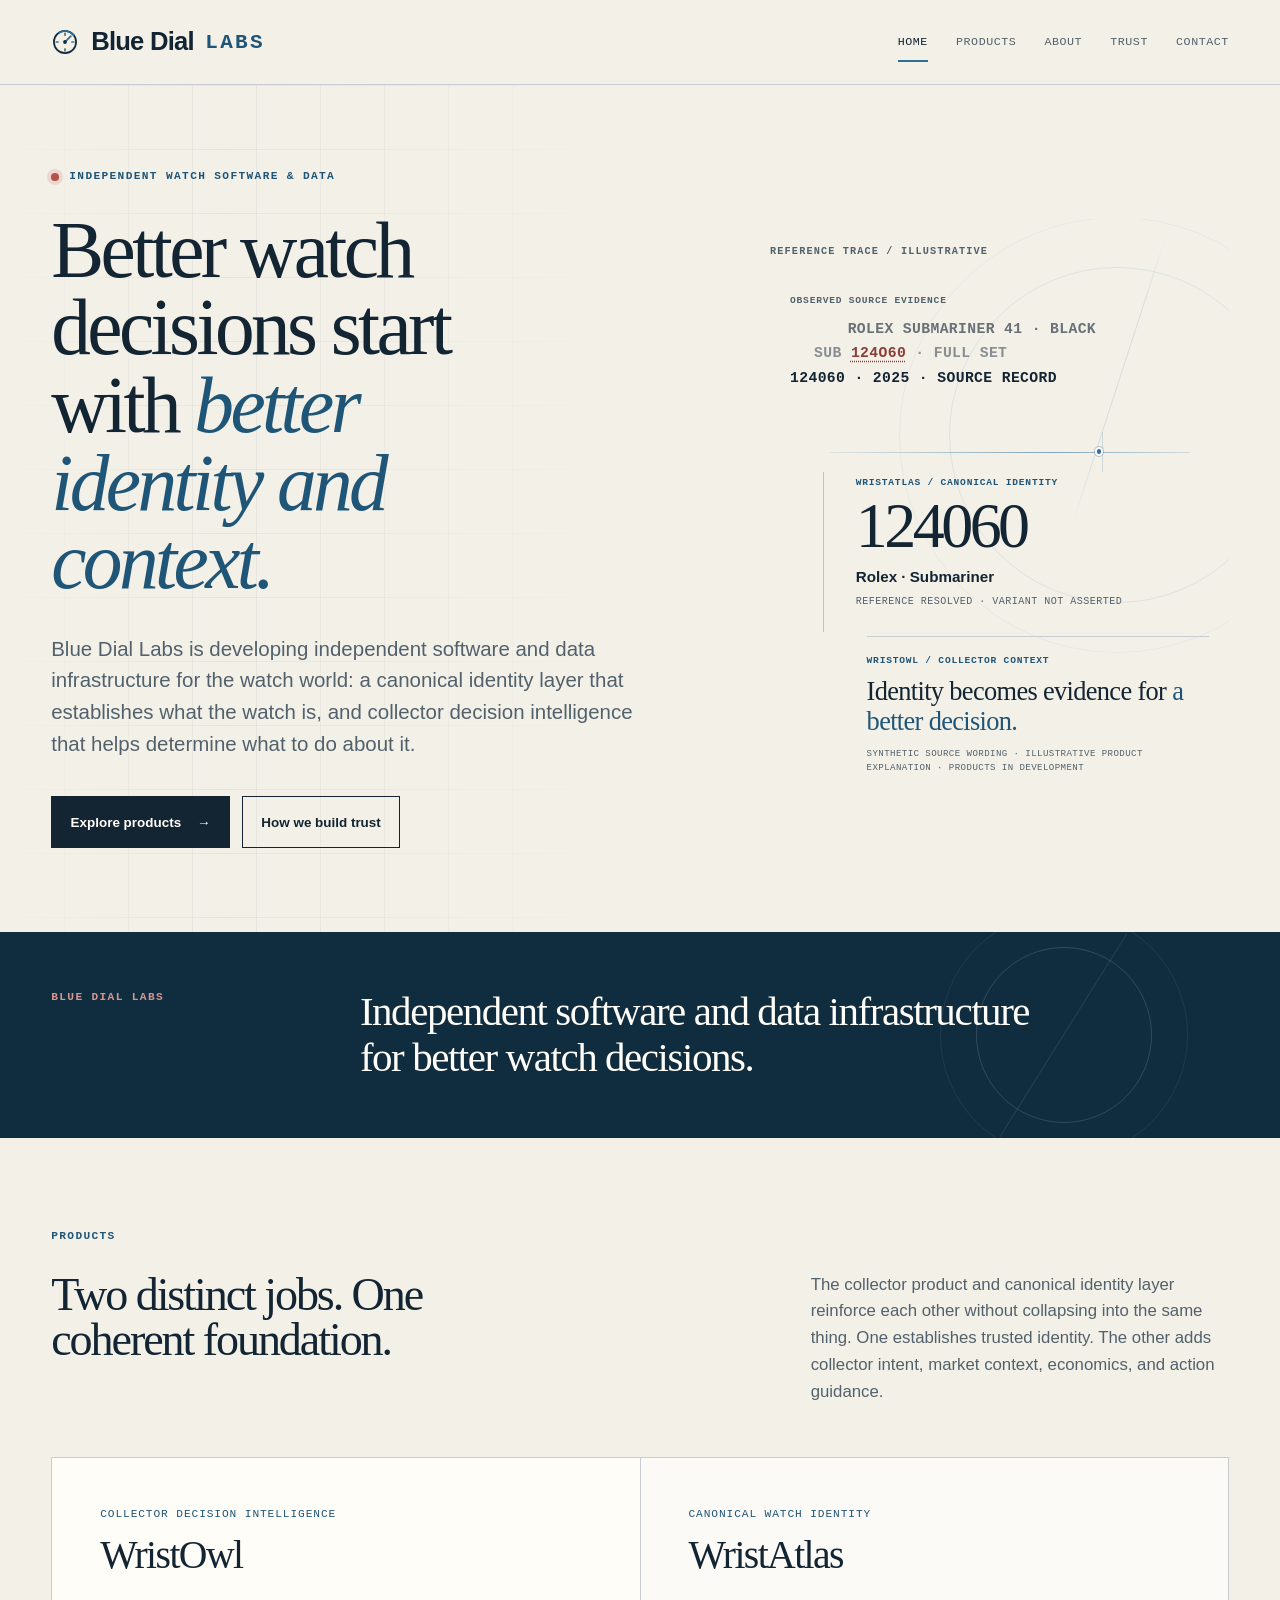
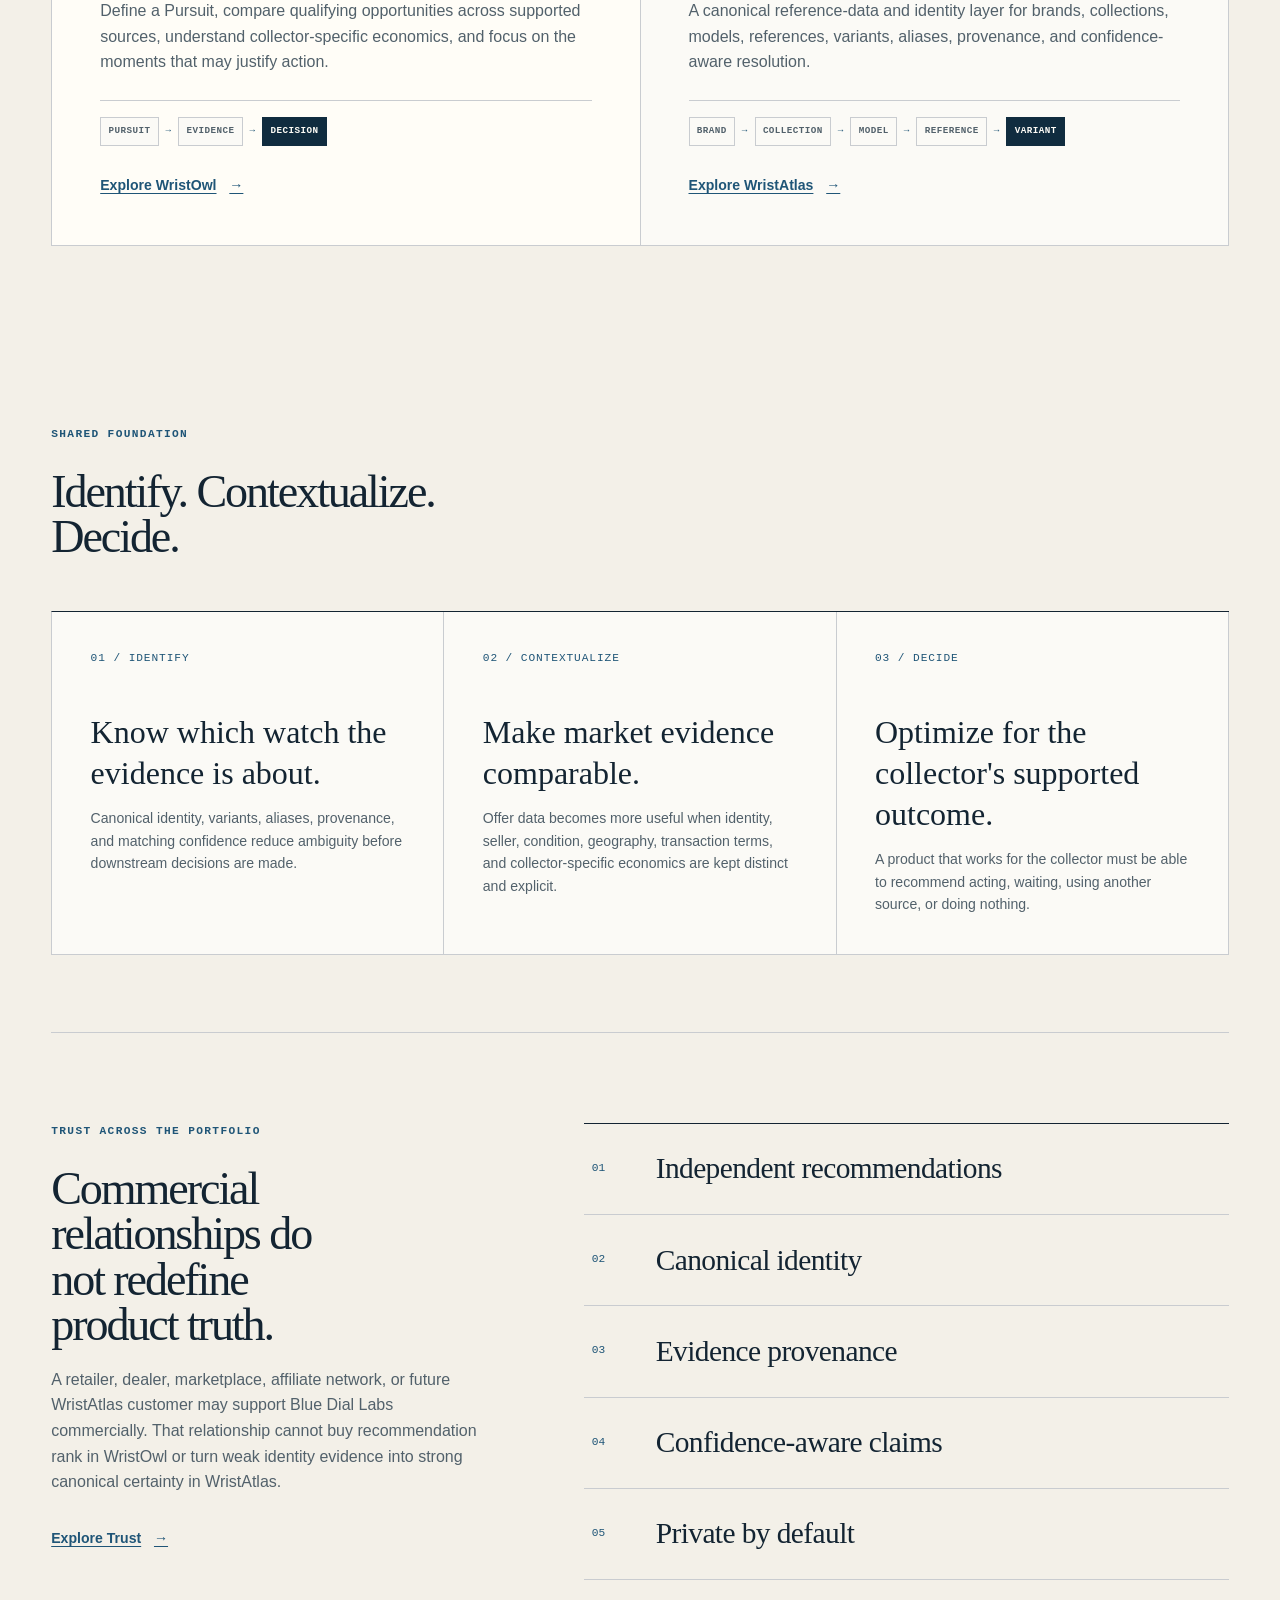
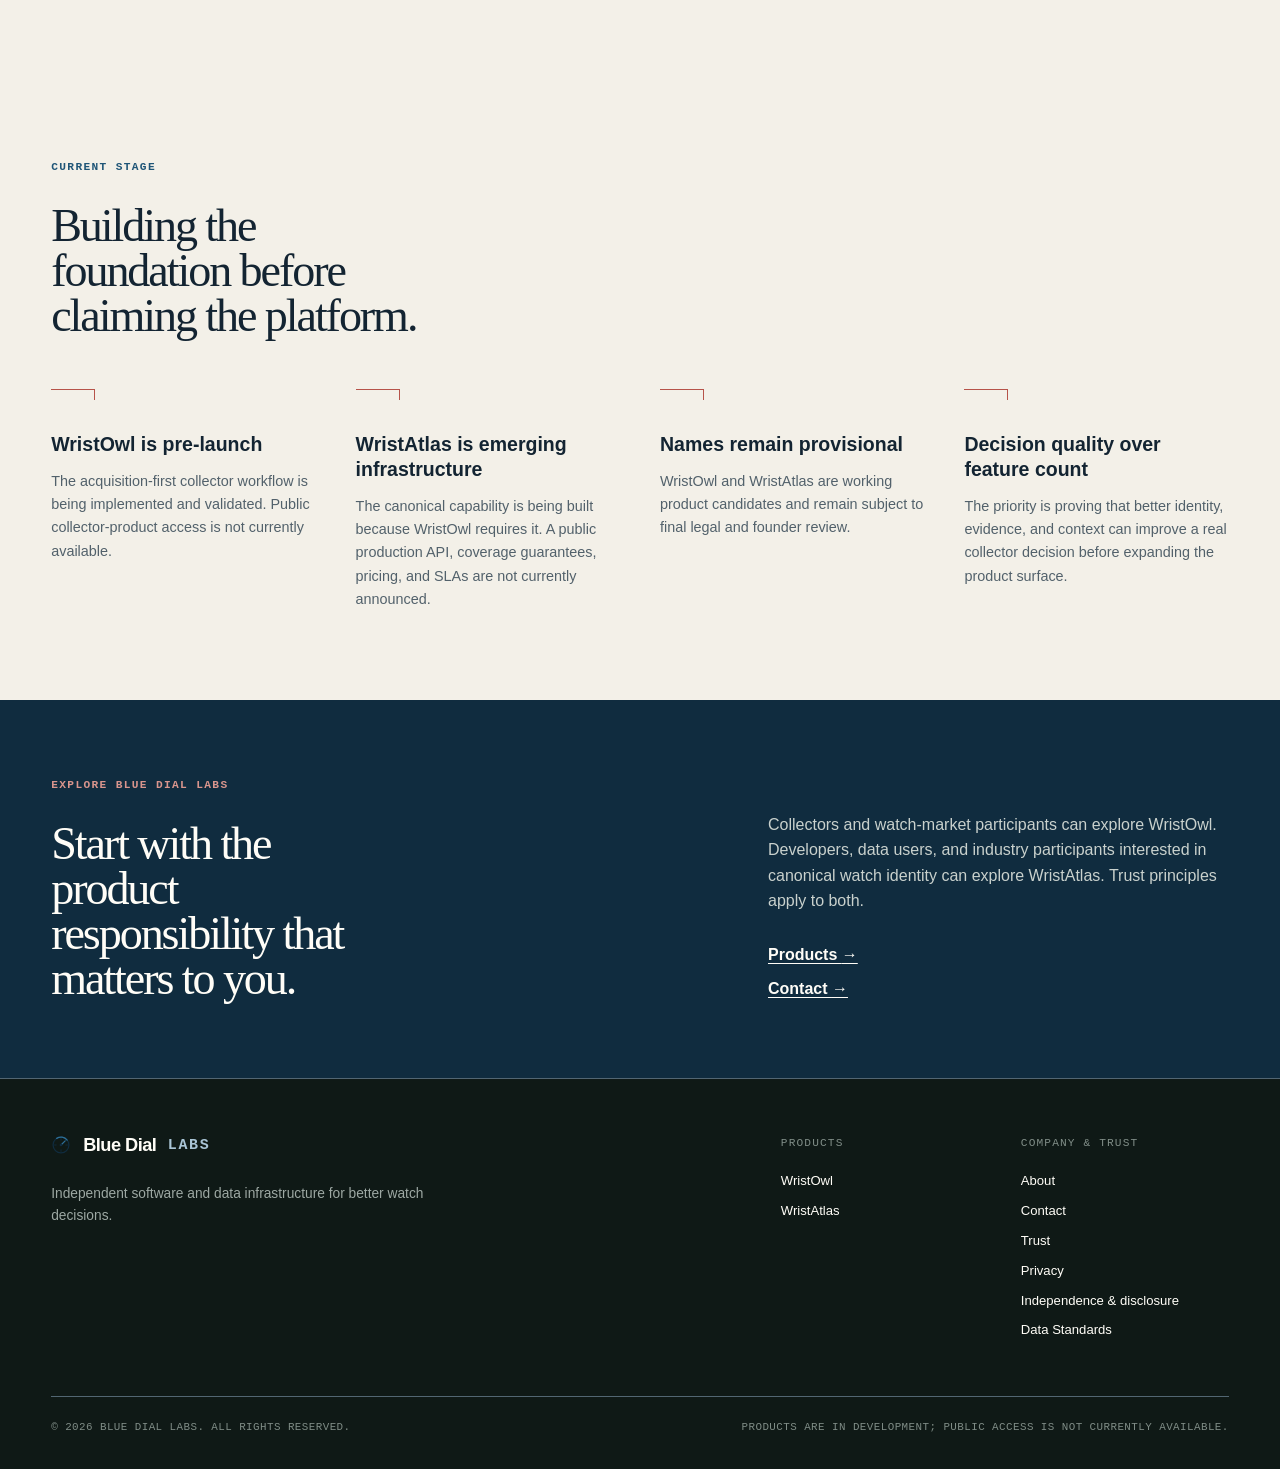
==== commit bf0b9dbe: "Replace hero instrument with reference trace" ====
--- a/index.html
+++ b/index.html
@@ -17,6 +17,7 @@
     <meta name="theme-color" content="#f3f0e8">
     <link rel="stylesheet" href="assets/styles.css">
     <link rel="stylesheet" href="assets/site-polish.css">
+    <link rel="stylesheet" href="assets/reference-trace.css">
     <script src="assets/site.js" defer></script>
   </head>
   <body>
@@ -38,33 +39,27 @@
           <div class="button-row"><a class="button button-primary" href="products/">Explore products <span aria-hidden="true">→</span></a><a class="button button-secondary" href="trust/">How we build trust</a></div>
         </div>
 
-        <article class="hero-reference-instrument" aria-label="Illustrative Blue Dial Labs evidence flow">
-          <div class="panel-topline"><span>Reference instrument / 01</span><span>Illustrative flow</span></div>
-          <div class="reference-observation">
-            <div class="reference-observation-label"><span>Observed market text</span><span class="reference-confidence">Unresolved identity</span></div>
-            <p class="reference-raw">DIVER 41 · BLACK · 2025 · FULL SET · REF <span class="reference-raw-ambiguous">12?610-LN</span></p>
-            <p class="reference-source">Synthetic seller title + attributes + transaction context</p>
+        <figure class="hero-reference-trace" aria-label="Illustrative trace from inconsistent watch evidence to canonical identity and collector decision context">
+          <figcaption class="reference-trace-kicker">Reference trace / illustrative</figcaption>
+          <div class="trace-source-field">
+            <p class="trace-source-label">Observed source evidence</p>
+            <p class="trace-fragment">ROLEX SUBMARINER 41 · BLACK</p>
+            <p class="trace-fragment">SUB <span class="trace-fragment-uncertain">124O60</span> · FULL SET</p>
+            <p class="trace-fragment">124060 · 2025 · SOURCE RECORD</p>
           </div>
-          <div class="reference-trace">
-            <div class="reference-trace-step">
-              <span class="reference-step-index">01</span>
-              <div>
-                <p class="reference-system">WristAtlas / establish identity</p>
-                <div class="reference-path-compact" aria-label="Canonical identity hierarchy"><span>Brand</span><span>Collection</span><span>Model</span><span>Reference</span><span>Variant</span></div>
-              </div>
-            </div>
-            <div class="reference-trace-step">
-              <span class="reference-step-index">02</span>
-              <div>
-                <p class="reference-system">WristOwl / add collector context</p>
-                <p class="reference-supported-label">Supported decision outcomes</p>
-                <div class="reference-outcome-track" aria-label="Illustrative supported decision outcomes"><span>Act</span><span>Wait</span><span>Another source</span><span>Do nothing</span></div>
-              </div>
-            </div>
+          <div class="trace-axis" aria-hidden="true"><span></span></div>
+          <div class="trace-resolution">
+            <p class="trace-resolution-label">WristAtlas / canonical identity</p>
+            <p class="trace-reference">124060</p>
+            <p class="trace-identity">Rolex · Submariner</p>
+            <p class="trace-confidence">Reference resolved · variant not asserted</p>
           </div>
-          <div class="reference-instrument-result"><span>Shared principle</span><strong>Structured evidence before recommendation.</strong></div>
-          <p class="panel-caption">Synthetic example for product explanation. WristOwl and WristAtlas are in development.</p>
-        </article>
+          <div class="trace-decision">
+            <p class="trace-decision-label">WristOwl / collector context</p>
+            <p class="trace-decision-statement">Identity becomes evidence for <em>a better decision.</em></p>
+          </div>
+          <p class="trace-caption">Synthetic source wording · illustrative product explanation · products in development</p>
+        </figure>
       </section>
 
       <section class="principle-band pursuit-band"><div class="section-shell principle-inner"><p class="eyebrow eyebrow-light">Blue Dial Labs</p><p class="principle-statement">Independent software and data infrastructure for better watch decisions.</p></div></section>
--- a/assets/reference-trace.css
+++ b/assets/reference-trace.css
@@ -0,0 +1,274 @@
+/*
+  Blue Dial Labs — Homepage Reference Trace
+
+  A deliberately lighter alternative to the hero Reference Instrument.
+  Source evidence is treated as editorial annotation rather than application
+  chrome: fragments converge on canonical identity, then hand off quietly to
+  collector decision context.
+*/
+
+.hero-reference-trace {
+  position: relative;
+  isolation: isolate;
+  min-height: 31rem;
+  margin: 0;
+  padding: clamp(1rem, 2vw, 1.5rem) clamp(0.5rem, 2vw, 1.25rem);
+  overflow: hidden;
+}
+
+.hero-reference-trace::before {
+  position: absolute;
+  z-index: -2;
+  top: 3rem;
+  right: -3.5rem;
+  width: 21rem;
+  height: 21rem;
+  border: 1px solid rgb(45 111 152 / 11%);
+  border-radius: 50%;
+  outline: 1px solid rgb(45 111 152 / 6%);
+  outline-offset: 3.1rem;
+  content: "";
+}
+
+.hero-reference-trace::after {
+  position: absolute;
+  z-index: -2;
+  top: 0.5rem;
+  right: 6.8rem;
+  width: 1px;
+  height: 19rem;
+  background: linear-gradient(to bottom, transparent, rgb(45 111 152 / 14%) 22%, rgb(45 111 152 / 14%) 78%, transparent);
+  transform: rotate(18deg);
+  transform-origin: center;
+  content: "";
+}
+
+.reference-trace-kicker {
+  margin: 0 0 2.15rem;
+  color: var(--ink-soft);
+  font-family: var(--mono);
+  font-size: 0.64rem;
+  font-weight: 700;
+  letter-spacing: 0.11em;
+  text-transform: uppercase;
+}
+
+.trace-source-field {
+  position: relative;
+  min-height: 8.75rem;
+  padding-left: clamp(0rem, 2vw, 1.25rem);
+}
+
+.trace-source-label,
+.trace-resolution-label,
+.trace-decision-label {
+  margin: 0;
+  color: var(--ink-soft);
+  font-family: var(--mono);
+  font-size: 0.6rem;
+  font-weight: 700;
+  letter-spacing: 0.08em;
+  text-transform: uppercase;
+}
+
+.trace-source-label {
+  margin-bottom: 0.65rem;
+}
+
+.trace-fragment {
+  width: max-content;
+  max-width: 100%;
+  margin: 0.18rem 0;
+  font-family: var(--mono);
+  font-size: clamp(0.78rem, 1.3vw, 0.92rem);
+  font-weight: 650;
+  letter-spacing: 0.025em;
+  line-height: 1.45;
+  white-space: nowrap;
+}
+
+.trace-fragment:nth-of-type(2) {
+  margin-left: clamp(1rem, 5vw, 3.6rem);
+  color: rgb(19 36 50 / 62%);
+}
+
+.trace-fragment:nth-of-type(3) {
+  margin-left: clamp(0.35rem, 2.5vw, 1.5rem);
+  color: rgb(19 36 50 / 48%);
+}
+
+.trace-fragment-uncertain {
+  color: var(--accent-copper-dark);
+  text-decoration: underline dotted;
+  text-underline-offset: 0.2em;
+}
+
+.trace-axis {
+  position: relative;
+  width: min(82%, 23rem);
+  height: 2.5rem;
+  margin: -0.1rem 0 0 clamp(1.25rem, 5vw, 3.75rem);
+}
+
+.trace-axis::before {
+  position: absolute;
+  top: 50%;
+  right: 0;
+  left: 0;
+  height: 1px;
+  background: linear-gradient(to right, rgb(45 111 152 / 10%), rgb(45 111 152 / 58%) 62%, rgb(45 111 152 / 16%));
+  content: "";
+}
+
+.trace-axis::after {
+  position: absolute;
+  top: calc(50% - 0.28rem);
+  right: 24%;
+  width: 0.56rem;
+  height: 0.56rem;
+  border: 2px solid var(--paper-light);
+  border-radius: 50%;
+  background: var(--brand-blue);
+  box-shadow: 0 0 0 1px rgb(45 111 152 / 34%);
+  content: "";
+}
+
+.trace-axis span {
+  position: absolute;
+  top: calc(50% - 1.25rem);
+  right: 24%;
+  width: 1px;
+  height: 2.5rem;
+  background: rgb(45 111 152 / 18%);
+}
+
+.trace-resolution {
+  position: relative;
+  width: min(88%, 26rem);
+  margin-left: auto;
+  padding: 0.2rem 0 1.4rem clamp(1rem, 3vw, 2rem);
+  border-left: 1px solid rgb(45 111 152 / 32%);
+}
+
+.trace-resolution-label {
+  color: var(--brand-blue-dark);
+}
+
+.trace-reference {
+  margin: 0.38rem 0 0;
+  color: var(--ink);
+  font-family: var(--display);
+  font-size: clamp(2.75rem, 5vw, 4.4rem);
+  font-weight: 500;
+  letter-spacing: -0.055em;
+  line-height: 0.95;
+}
+
+.trace-identity {
+  margin: 0.5rem 0 0;
+  color: var(--ink);
+  font-size: 0.95rem;
+  font-weight: 720;
+}
+
+.trace-confidence {
+  margin: 0.28rem 0 0;
+  color: var(--ink-soft);
+  font-family: var(--mono);
+  font-size: 0.63rem;
+  letter-spacing: 0.045em;
+  text-transform: uppercase;
+}
+
+.trace-decision {
+  width: min(78%, 22rem);
+  margin: 0.25rem 0 0 auto;
+  padding-top: 1rem;
+  border-top: 1px solid var(--line);
+}
+
+.trace-decision-label {
+  color: var(--brand-blue-dark);
+}
+
+.trace-decision-statement {
+  margin: 0.42rem 0 0;
+  color: var(--ink);
+  font-family: var(--display);
+  font-size: clamp(1.2rem, 2.2vw, 1.65rem);
+  font-weight: 500;
+  letter-spacing: -0.025em;
+  line-height: 1.15;
+}
+
+.trace-decision-statement em {
+  color: var(--brand-blue-dark);
+  font-style: normal;
+}
+
+.trace-caption {
+  width: min(78%, 22rem);
+  margin: 0.7rem 0 0 auto;
+  color: var(--ink-soft);
+  font-family: var(--mono);
+  font-size: 0.57rem;
+  letter-spacing: 0.045em;
+  line-height: 1.45;
+  text-transform: uppercase;
+}
+
+@media (max-width: 860px) {
+  .hero-reference-trace {
+    min-height: 28rem;
+    padding-inline: 0;
+  }
+
+  .hero-reference-trace::before {
+    right: -5rem;
+    width: 18rem;
+    height: 18rem;
+  }
+}
+
+@media (max-width: 620px) {
+  .hero-reference-trace {
+    min-height: auto;
+    padding-top: 0.5rem;
+  }
+
+  .hero-reference-trace::before {
+    top: 4rem;
+    right: -7.5rem;
+    width: 16rem;
+    height: 16rem;
+    outline-offset: 2rem;
+  }
+
+  .hero-reference-trace::after {
+    display: none;
+  }
+
+  .trace-source-field {
+    min-height: auto;
+    padding-left: 0;
+  }
+
+  .trace-fragment,
+  .trace-fragment:nth-of-type(2),
+  .trace-fragment:nth-of-type(3) {
+    margin-left: 0;
+    white-space: normal;
+  }
+
+  .trace-axis {
+    width: 82%;
+    margin: 0.4rem 0 0;
+  }
+
+  .trace-resolution,
+  .trace-decision,
+  .trace-caption {
+    width: 92%;
+    margin-left: 8%;
+  }
+}
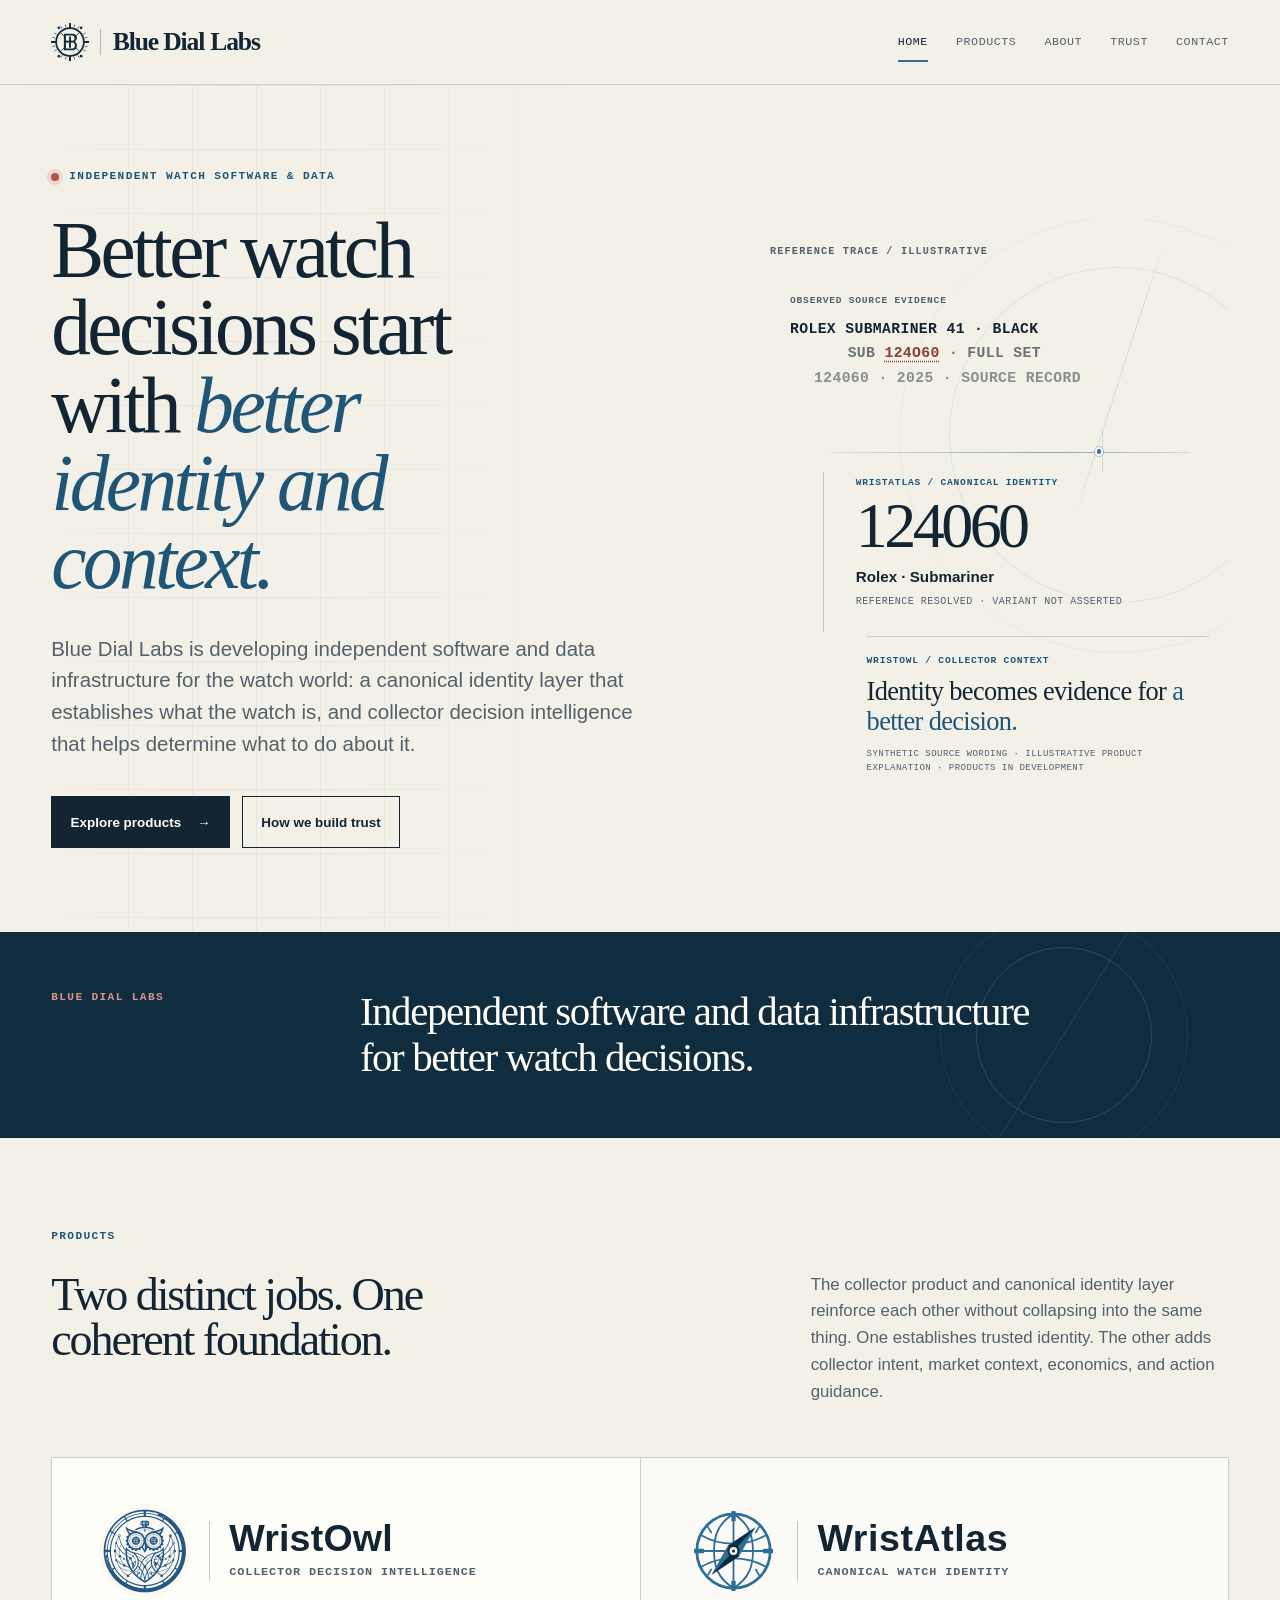
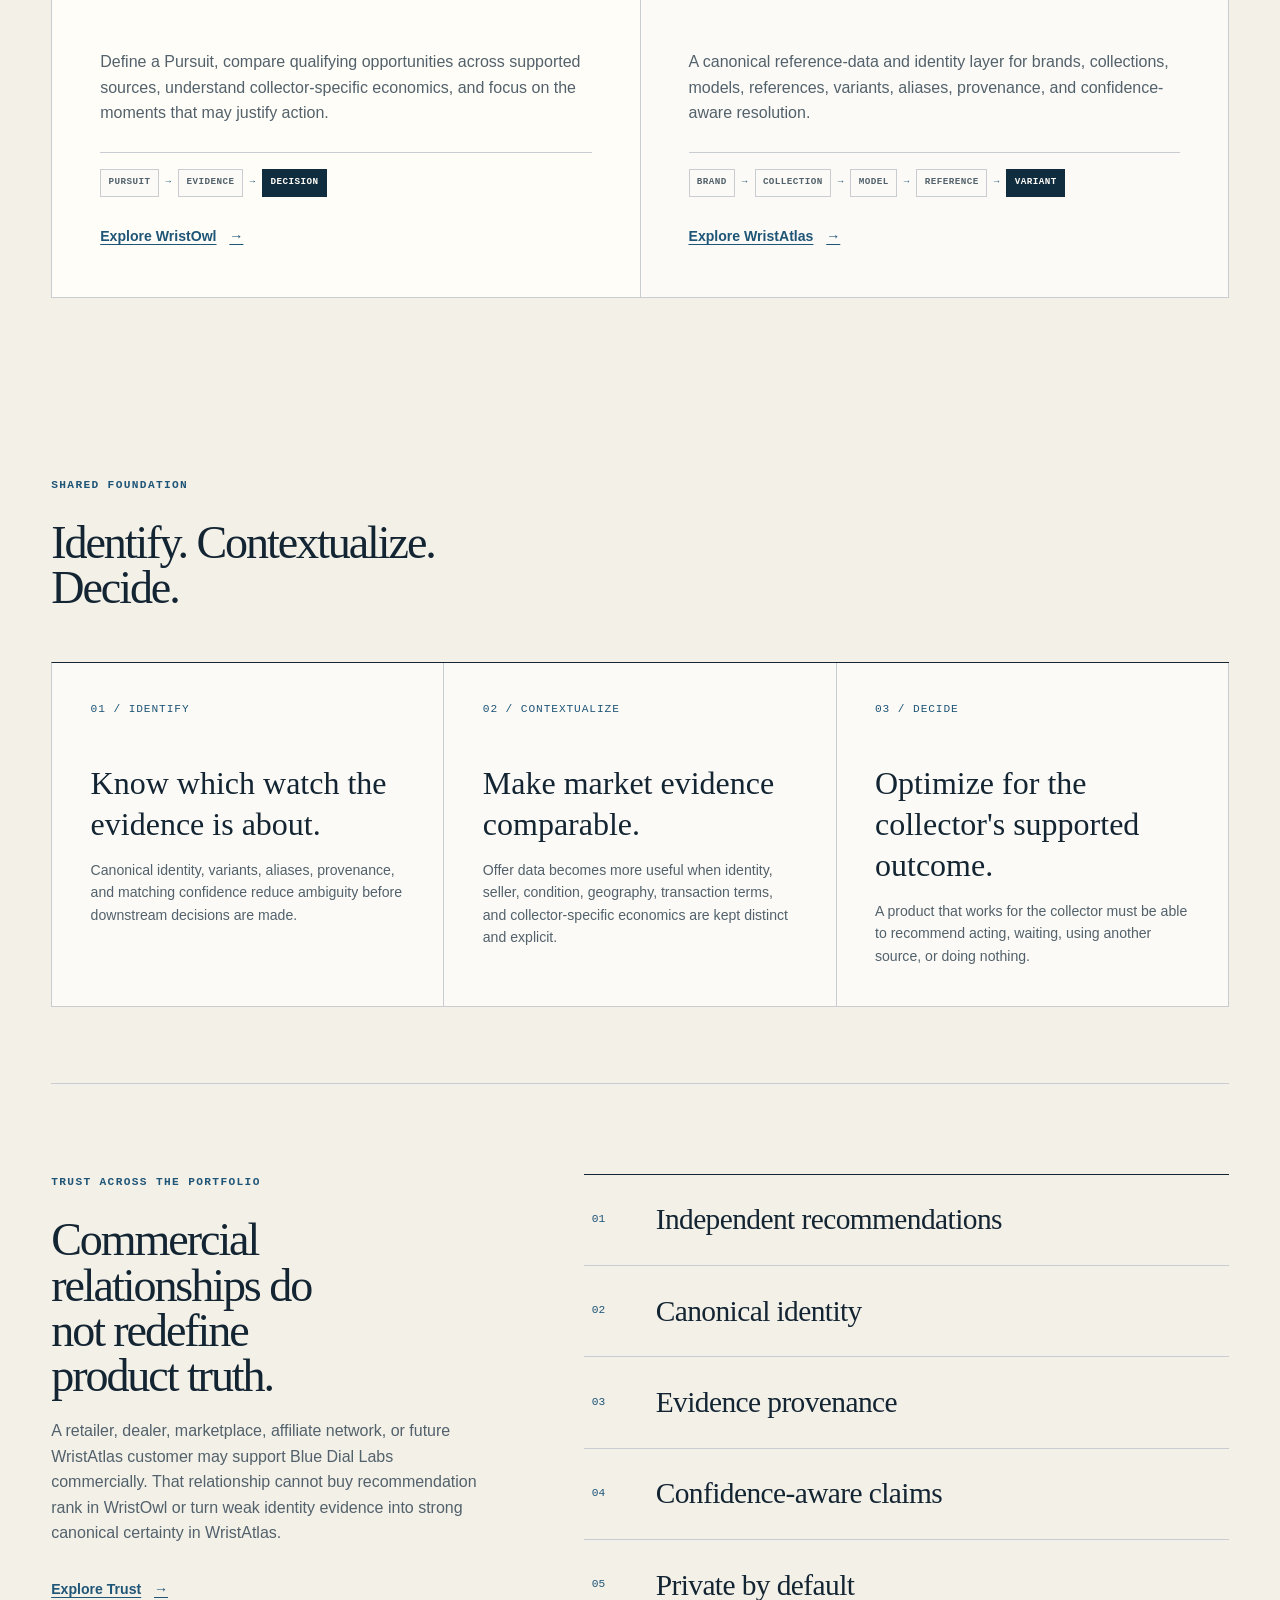
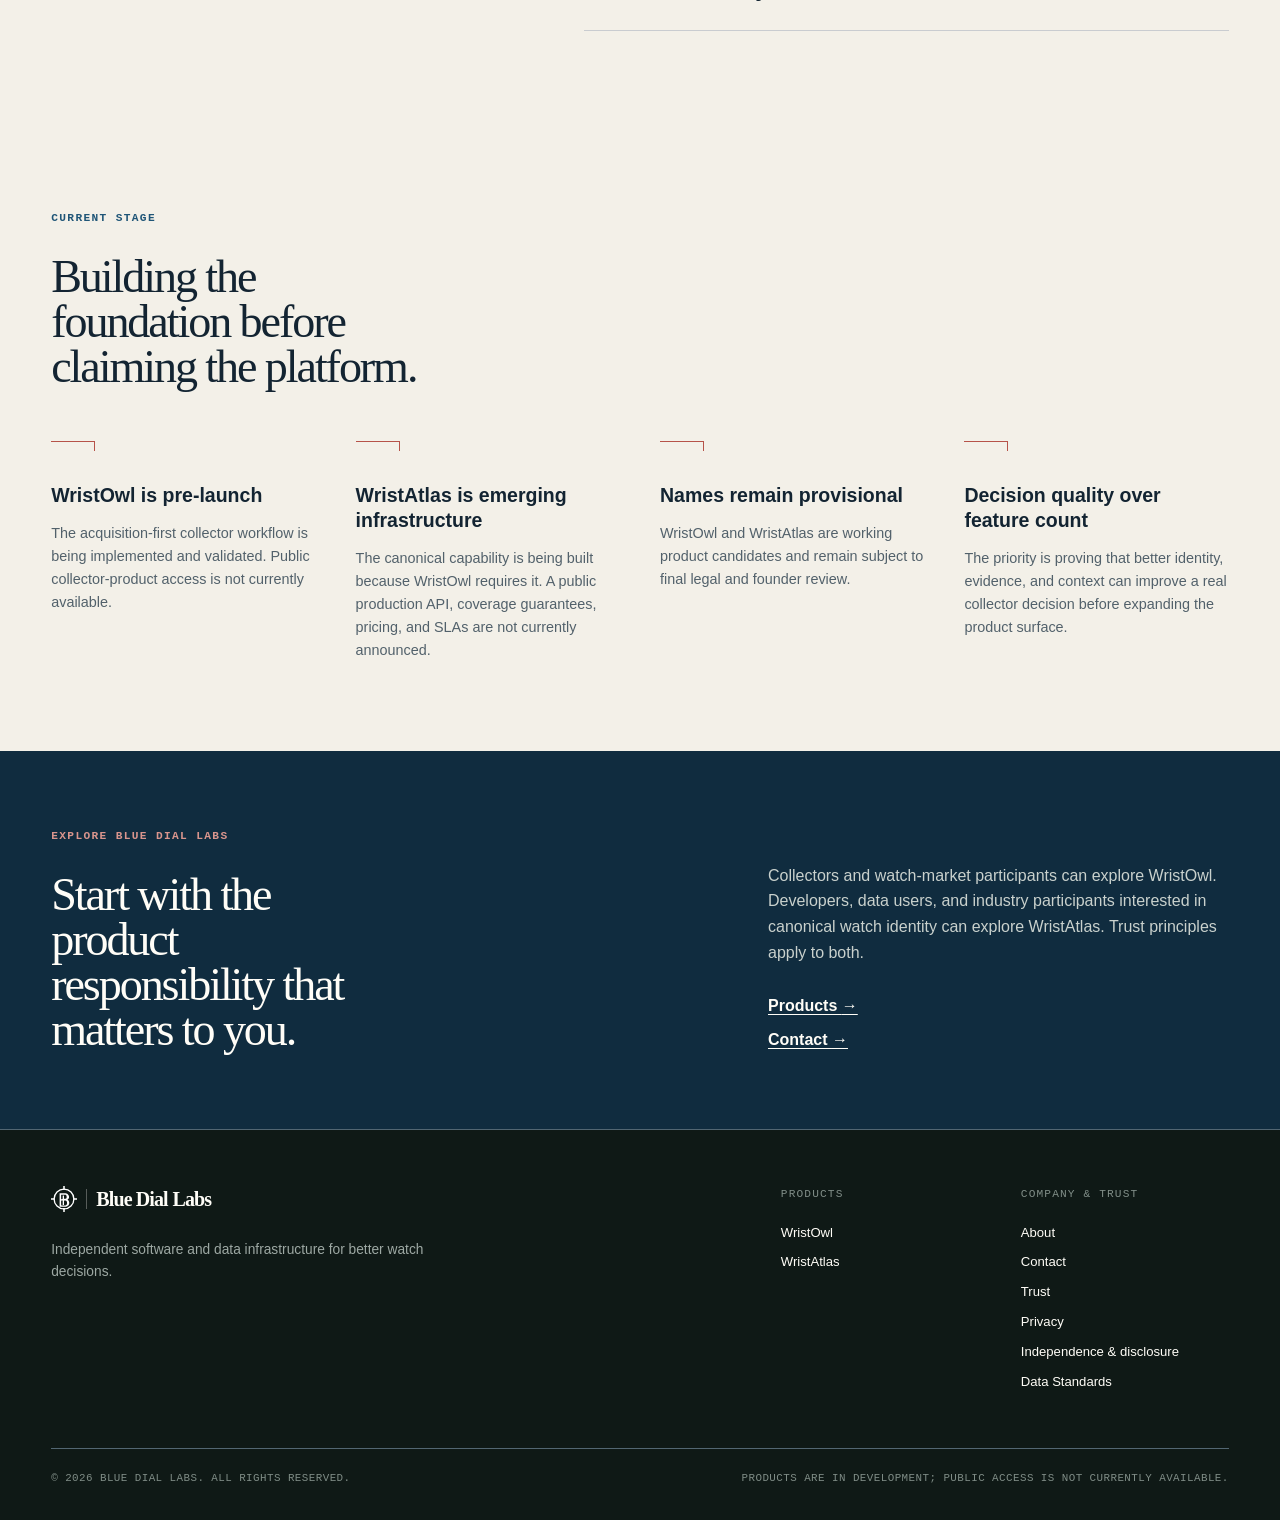
==== commit 65e957c7: "Add product lockups to homepage cards" ====
--- a/index.html
+++ b/index.html
@@ -67,8 +67,30 @@
       <section class="section-shell content-section audience-section">
         <div class="section-heading split-heading"><div><p class="eyebrow">Products</p><h2>Two distinct jobs. One coherent foundation.</h2></div><p>The collector product and canonical identity layer reinforce each other without collapsing into the same thing. One establishes trusted identity. The other adds collector intent, market context, economics, and action guidance.</p></div>
         <div class="audience-grid">
-          <article class="audience-card audience-card-collector"><p class="card-index">Collector decision intelligence</p><h3>WristOwl</h3><p>Define a Pursuit, compare qualifying opportunities across supported sources, understand collector-specific economics, and focus on the moments that may justify action.</p><div class="product-signal product-signal-owl" aria-hidden="true"><span>Pursuit</span><b>→</b><span>Evidence</span><b>→</b><span>Decision</span></div><a class="text-link" href="products/wristowl/">Explore WristOwl <span aria-hidden="true">→</span></a></article>
-          <article class="audience-card"><p class="card-index">Canonical watch identity</p><h3>WristAtlas</h3><p>A canonical reference-data and identity layer for brands, collections, models, references, variants, aliases, provenance, and confidence-aware resolution.</p><div class="product-signal product-signal-atlas" aria-hidden="true"><span>Brand</span><b>→</b><span>Collection</span><b>→</b><span>Model</span><b>→</b><span>Reference</span><b>→</b><span>Variant</span></div><a class="text-link" href="products/wristatlas/">Explore WristAtlas <span aria-hidden="true">→</span></a></article>
+          <article class="audience-card audience-card-collector">
+            <h3 class="wristowl-product-lockup product-card-lockup">
+              <img class="wristowl-product-mark" src="assets/wristowl-logo.svg" alt="" aria-hidden="true" width="160" height="160">
+              <span class="wristowl-product-name product-card-name">
+                <span class="wristowl-product-wordmark product-card-wordmark">WristOwl</span>
+                <span class="wristowl-product-descriptor product-card-descriptor">Collector decision intelligence</span>
+              </span>
+            </h3>
+            <p>Define a Pursuit, compare qualifying opportunities across supported sources, understand collector-specific economics, and focus on the moments that may justify action.</p>
+            <div class="product-signal product-signal-owl" aria-hidden="true"><span>Pursuit</span><b>→</b><span>Evidence</span><b>→</b><span>Decision</span></div>
+            <a class="text-link" href="products/wristowl/">Explore WristOwl <span aria-hidden="true">→</span></a>
+          </article>
+          <article class="audience-card">
+            <h3 class="wristatlas-product-lockup product-card-lockup">
+              <img class="wristatlas-product-mark" src="assets/wristatlas-mark.svg" alt="" aria-hidden="true" width="160" height="160">
+              <span class="wristatlas-product-name product-card-name">
+                <span class="wristatlas-product-wordmark product-card-wordmark">WristAtlas</span>
+                <span class="wristatlas-product-descriptor product-card-descriptor">Canonical watch identity</span>
+              </span>
+            </h3>
+            <p>A canonical reference-data and identity layer for brands, collections, models, references, variants, aliases, provenance, and confidence-aware resolution.</p>
+            <div class="product-signal product-signal-atlas" aria-hidden="true"><span>Brand</span><b>→</b><span>Collection</span><b>→</b><span>Model</span><b>→</b><span>Reference</span><b>→</b><span>Variant</span></div>
+            <a class="text-link" href="products/wristatlas/">Explore WristAtlas <span aria-hidden="true">→</span></a>
+          </article>
         </div>
       </section>
 
--- a/assets/site-polish.css
+++ b/assets/site-polish.css
@@ -8,11 +8,14 @@
   concrete product hierarchy without removing deeper diligence content.
   The visual-precision layer adds evidence-first graphics and restrained
   interaction polish without changing the established information architecture.
+  Product identity then adds scoped product marks without replacing the
+  site-wide Blue Dial Labs corporate masthead.
 */
 @import url("./site-polish-base.css");
 @import url("./brand-v1.css");
 @import url("./above-fold.css");
 @import url("./visual-precision.css");
+@import url("./product-identity.css");
 
 /* Keep the How It Works preference legend inside its bordered control card. */
 .demo-page .demo-preference-control legend {
@@ -49,7 +52,7 @@
   heading. Align the right-hand copy with that display heading instead of
   vertically centering/bottom-aligning it against the full left column.
   Keep each hero's existing vertical posture by centering (or, for the
-  WristAtlas V2 exception, bottom-positioning) the grid row itself.
+  product-identity hero exceptions, bottom-positioning) the grid row itself.
   Feature-card headings use deliberate spacing so unequal copy lengths do
   not create large variable voids above sibling headings.
 
@@ -62,7 +65,8 @@
     align-items: start;
   }
 
-  .page-hero.wristatlas-hero {
+  .page-hero.wristatlas-hero,
+  .page-hero.wristowl-hero {
     align-content: end;
     align-items: start;
   }
--- a/assets/reference-trace.css
+++ b/assets/reference-trace.css
@@ -87,12 +87,12 @@
   white-space: nowrap;
 }
 
-.trace-fragment:nth-of-type(2) {
+.trace-fragment:nth-child(3) {
   margin-left: clamp(1rem, 5vw, 3.6rem);
   color: rgb(19 36 50 / 62%);
 }
 
-.trace-fragment:nth-of-type(3) {
+.trace-fragment:nth-child(4) {
   margin-left: clamp(0.35rem, 2.5vw, 1.5rem);
   color: rgb(19 36 50 / 48%);
 }
@@ -254,8 +254,8 @@
   }
 
   .trace-fragment,
-  .trace-fragment:nth-of-type(2),
-  .trace-fragment:nth-of-type(3) {
+  .trace-fragment:nth-child(3),
+  .trace-fragment:nth-child(4) {
     margin-left: 0;
     white-space: normal;
   }
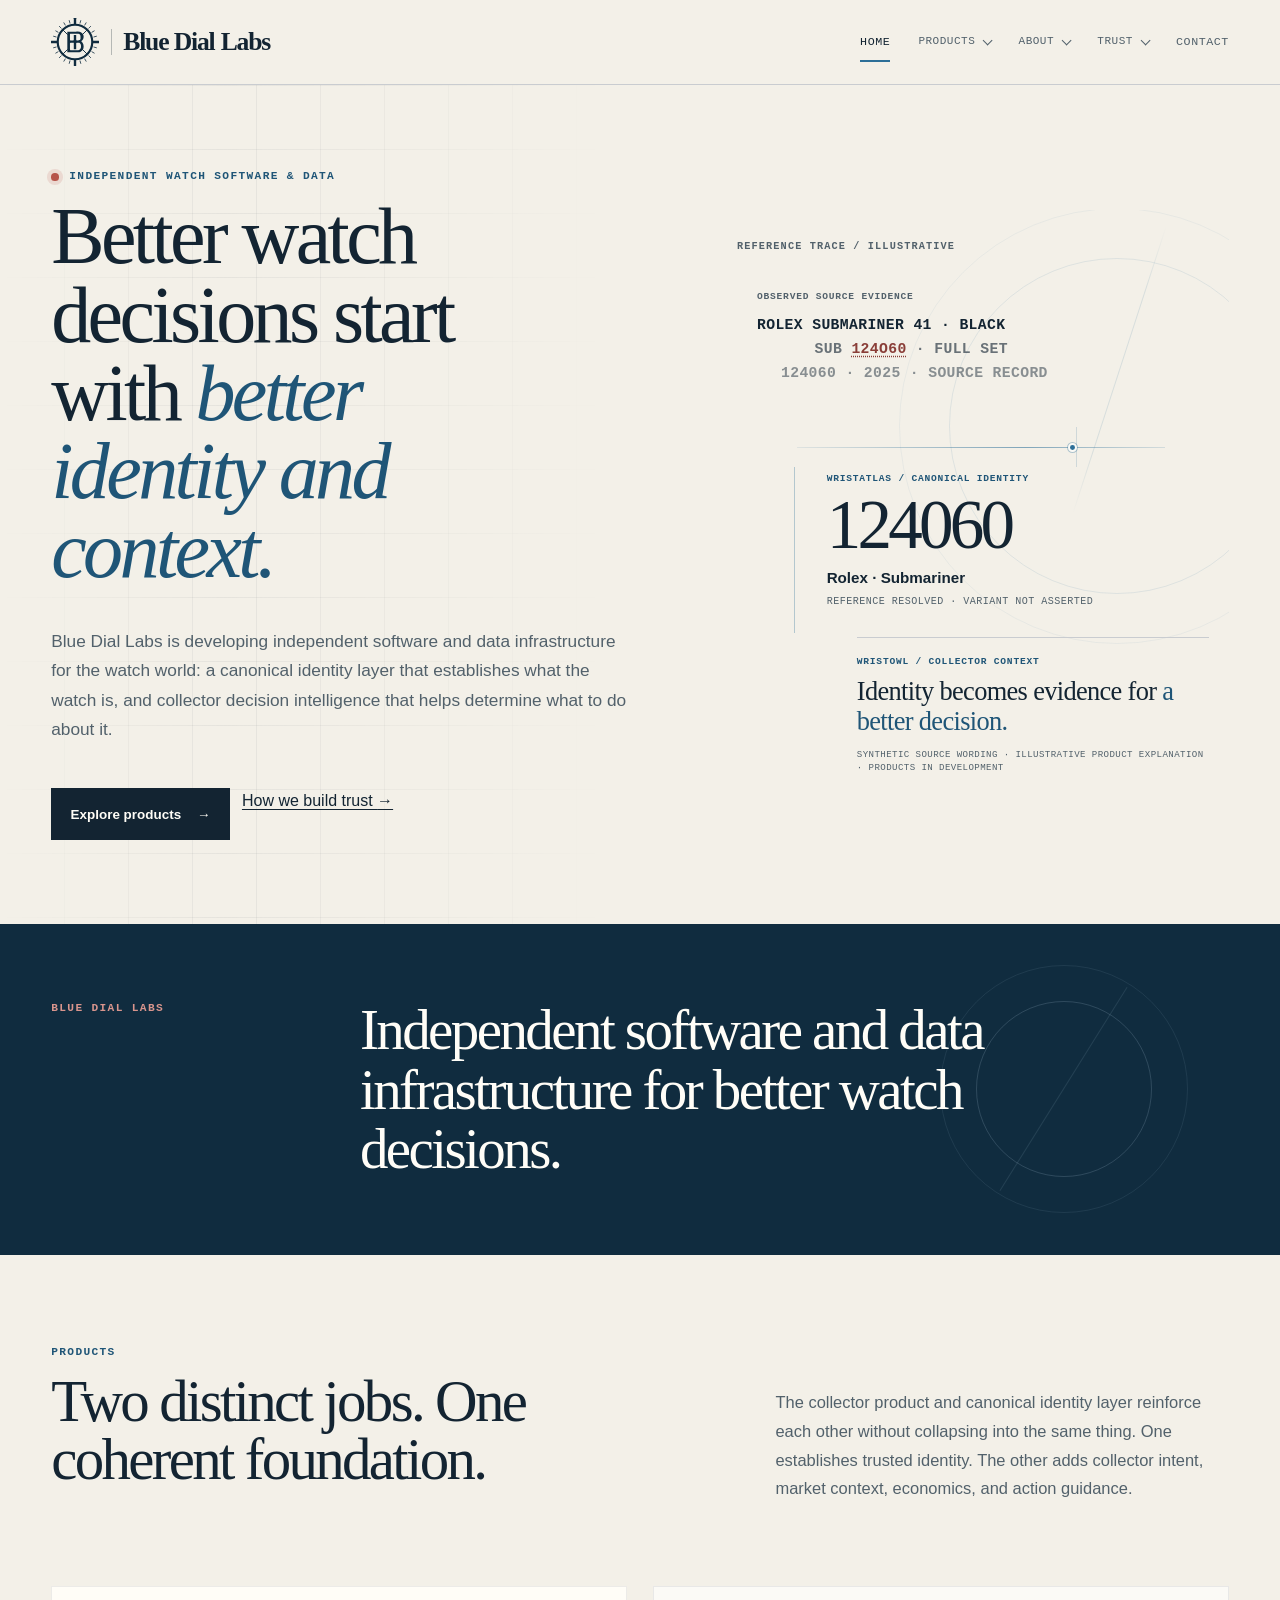
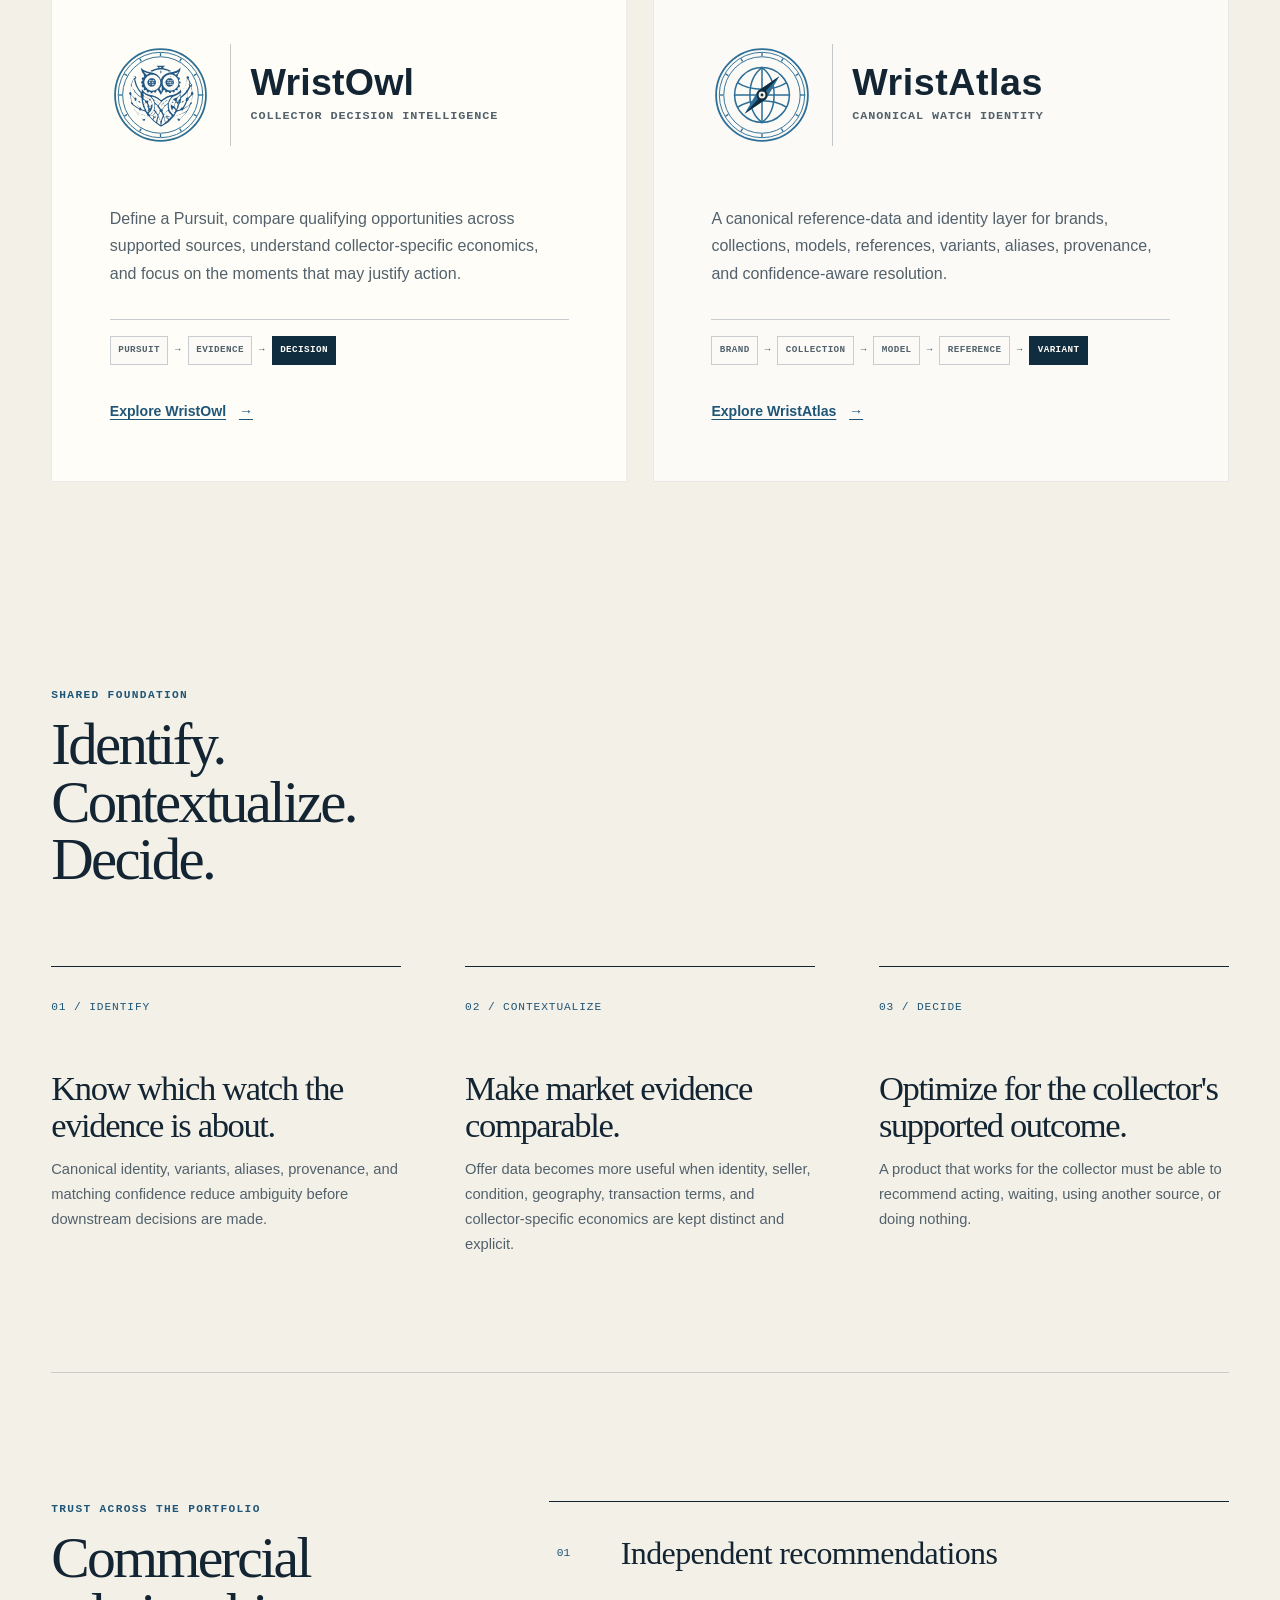
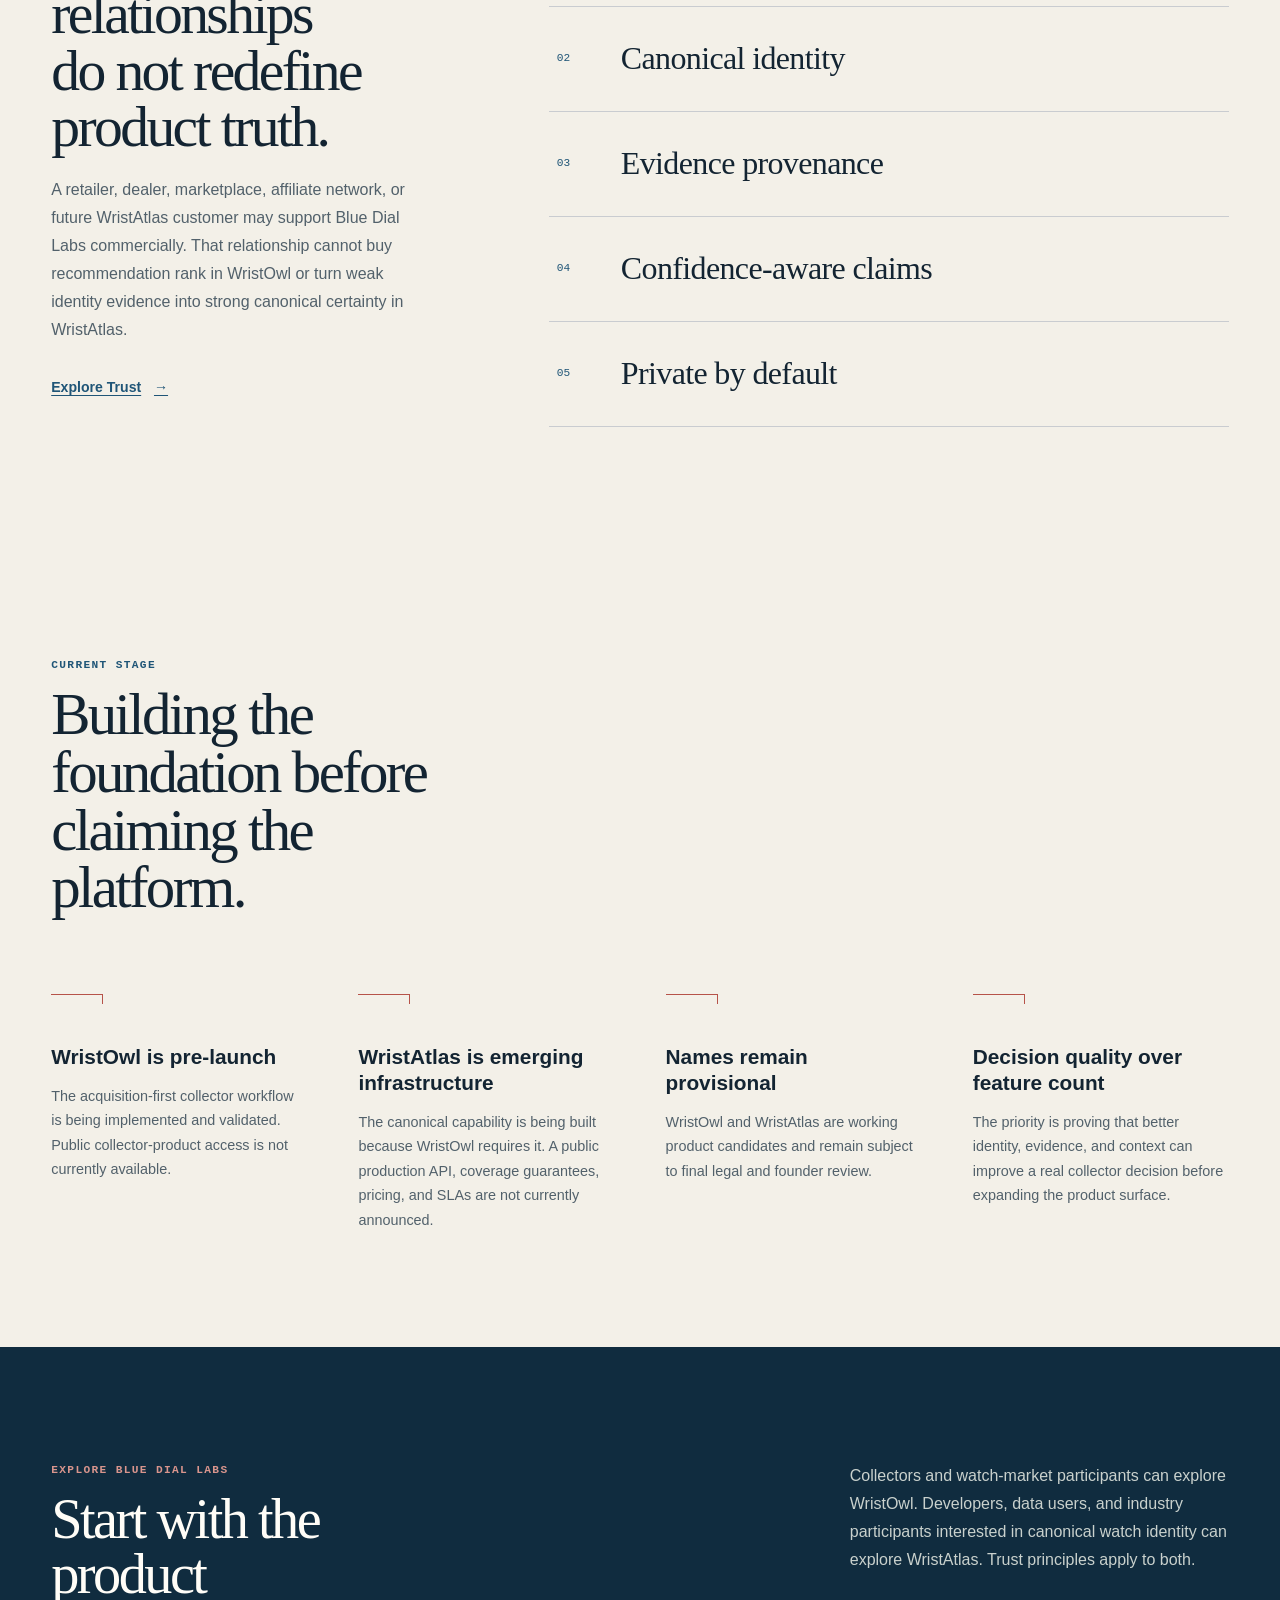
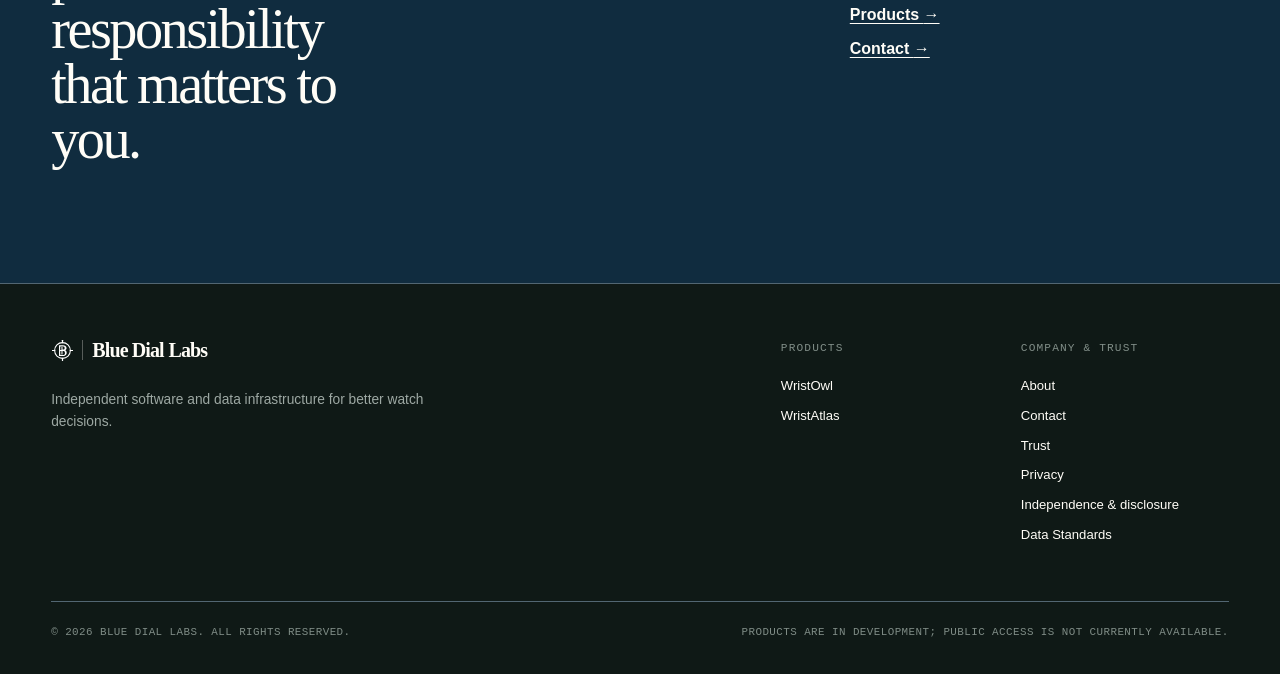
==== commit 57d1f75a: "Refine homepage CTA hierarchy" ====
--- a/index.html
+++ b/index.html
@@ -36,7 +36,7 @@
           <p class="eyebrow"><span class="signal-dot" aria-hidden="true"></span> Independent watch software &amp; data</p>
           <h1>Better watch decisions start with <em>better identity and context.</em></h1>
           <p class="hero-intro">Blue Dial Labs is developing independent software and data infrastructure for the watch world: a canonical identity layer that establishes what the watch is, and collector decision intelligence that helps determine what to do about it.</p>
-          <div class="button-row"><a class="button button-primary" href="products/">Explore products <span aria-hidden="true">→</span></a><a class="button button-secondary" href="trust/">How we build trust</a></div>
+          <div class="button-row"><a class="button button-primary" href="products/">Explore products <span aria-hidden="true">→</span></a><a class="hero-secondary-link" href="trust/">How we build trust <span aria-hidden="true">→</span></a></div>
         </div>
 
         <figure class="hero-reference-trace" aria-label="Illustrative trace from inconsistent watch evidence to canonical identity and collector decision context">
--- a/assets/styles.css
+++ b/assets/styles.css
@@ -194,7 +194,7 @@
   display: flex;
   align-items: center;
   gap: 0.65rem;
-  margin-bottom: 1.6rem;
+  /* margin-bottom: 1.6rem; */
   color: var(--signal-dark);
   font-family: var(--mono);
   font-size: 0.7rem;
@@ -830,7 +830,7 @@
 .boundary-callout {
   display: grid;
   grid-template-columns: 0.35fr 1fr;
-  gap: 3rem;
+  gap: 2rem;
   margin-bottom: clamp(5rem, 9vw, 8rem);
   padding: clamp(2rem, 5vw, 4rem);
   border: 1px solid var(--ink);
--- a/assets/site-polish.css
+++ b/assets/site-polish.css
@@ -9,13 +9,28 @@
   The visual-precision layer adds evidence-first graphics and restrained
   interaction polish without changing the established information architecture.
   Product identity then adds scoped product marks without replacing the
-  site-wide Blue Dial Labs corporate masthead.
+  site-wide Blue Dial Labs corporate masthead. The editorial-refinement layer
+  adds the reversible desktop experiment; editorial-mobile translates the same
+  visual principles to the existing stacked mobile layout. Product presentation
+  then adds shared mark prominence and mobile portfolio-card spacing; the mobile
+  menu layer owns the polished panel and motion behavior; navigation disclosure
+  progressively adds desktop trays and mobile sub-accordions; desktop-density
+  then tightens only the widest paired editorial compositions; navigation-focus
+  adds the optional desktop page de-emphasis beneath an open tray. Each refinement
+  remains independently reversible by removing its corresponding import.
 */
 @import url("./site-polish-base.css");
 @import url("./brand-v1.css");
 @import url("./above-fold.css");
 @import url("./visual-precision.css");
 @import url("./product-identity.css");
+@import url("./editorial-refinement.css");
+@import url("./editorial-mobile.css");
+@import url("./product-presentation-refinement.css");
+@import url("./mobile-menu-overlay.css");
+@import url("./navigation-disclosure.css");
+@import url("./desktop-density-refinement.css");
+@import url("./navigation-focus.css");
 
 /* Keep the How It Works preference legend inside its bordered control card. */
 .demo-page .demo-preference-control legend {
@@ -43,6 +58,31 @@
   height: 2px;
   background: var(--signal);
   content: "";
+}
+
+/* Keep desktop product submenu cards aligned with the overview card. */
+@media (min-width: 901px) {
+  .nav-submenu-products .nav-product-link {
+    grid-template-areas:
+      "mark title"
+      "mark description";
+    grid-template-rows: auto auto;
+    align-content: start;
+  }
+
+  .nav-submenu-products .nav-product-link .nav-product-mark {
+    grid-area: mark;
+  }
+
+  .nav-submenu-products .nav-product-link .nav-submenu-link-title {
+    grid-area: title;
+    align-self: start;
+  }
+
+  .nav-submenu-products .nav-product-link .nav-submenu-link-description {
+    grid-area: description;
+    align-self: start;
+  }
 }
 
 /*
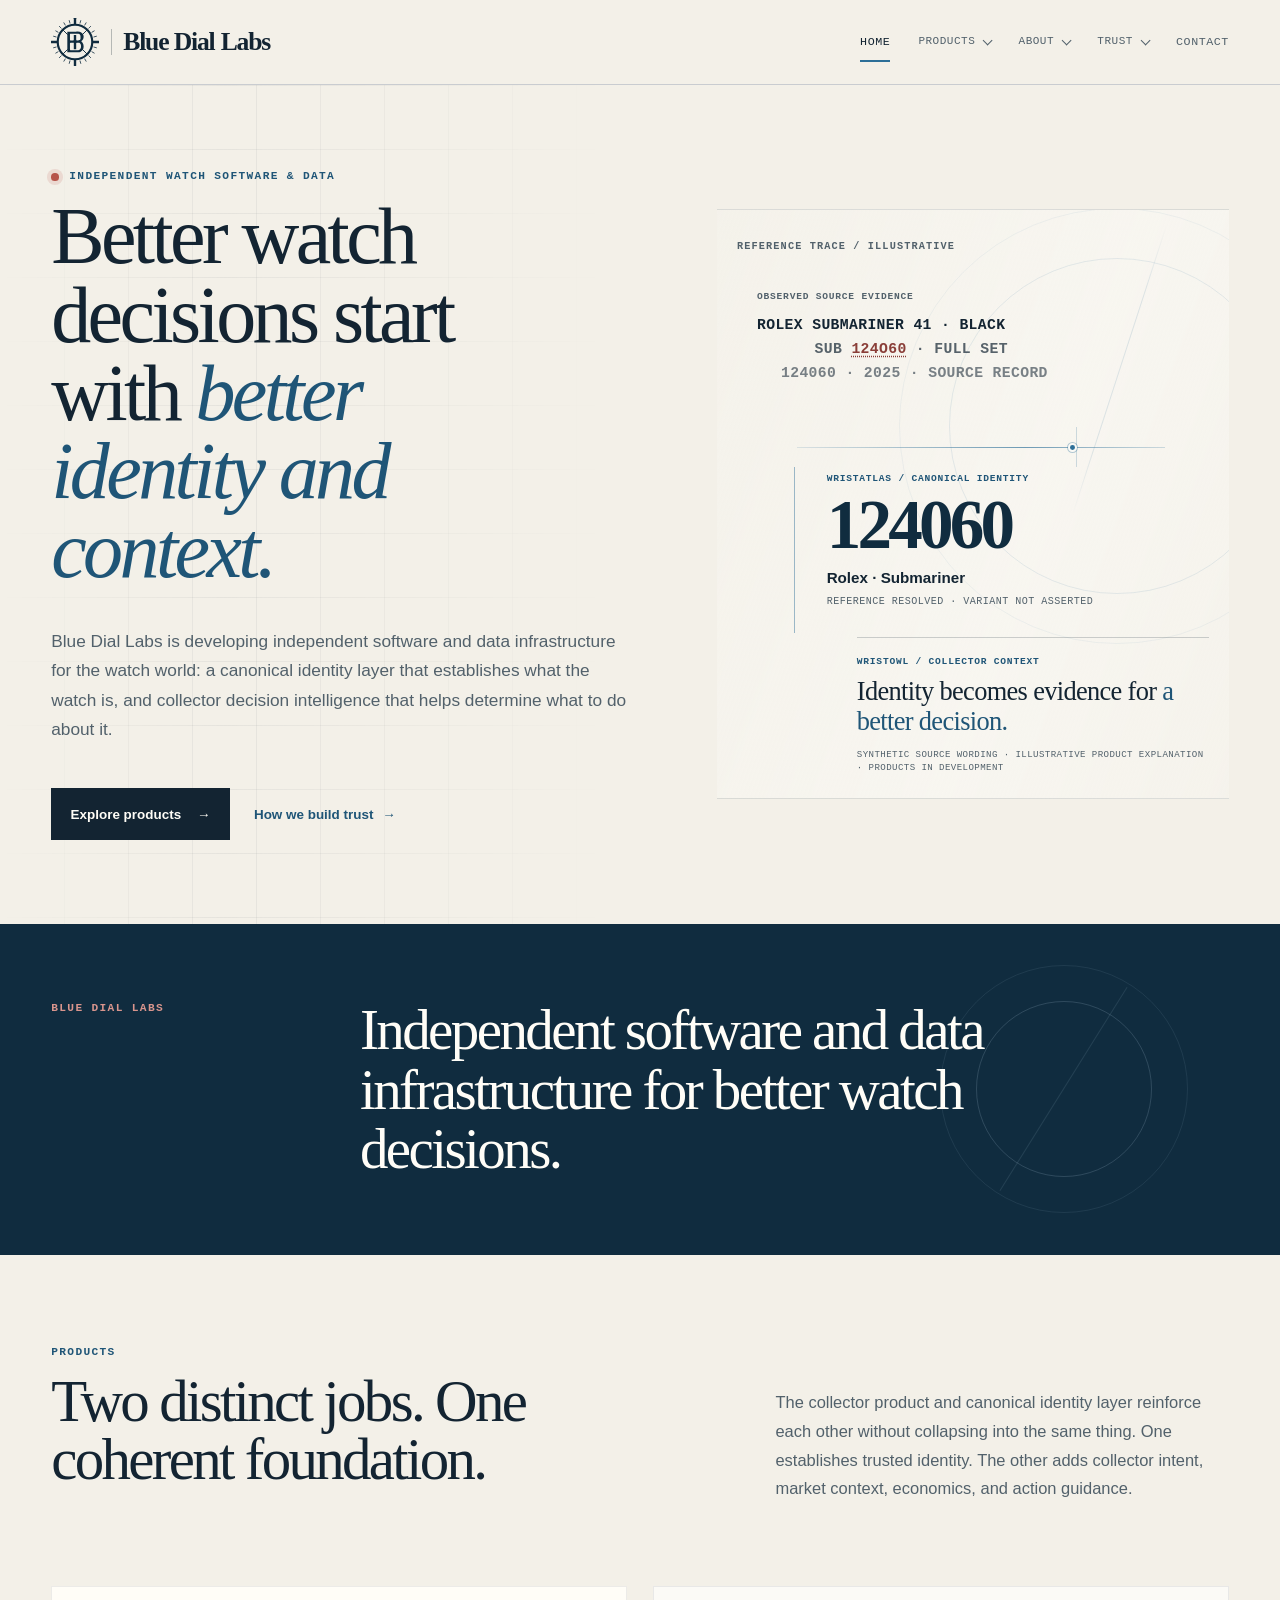
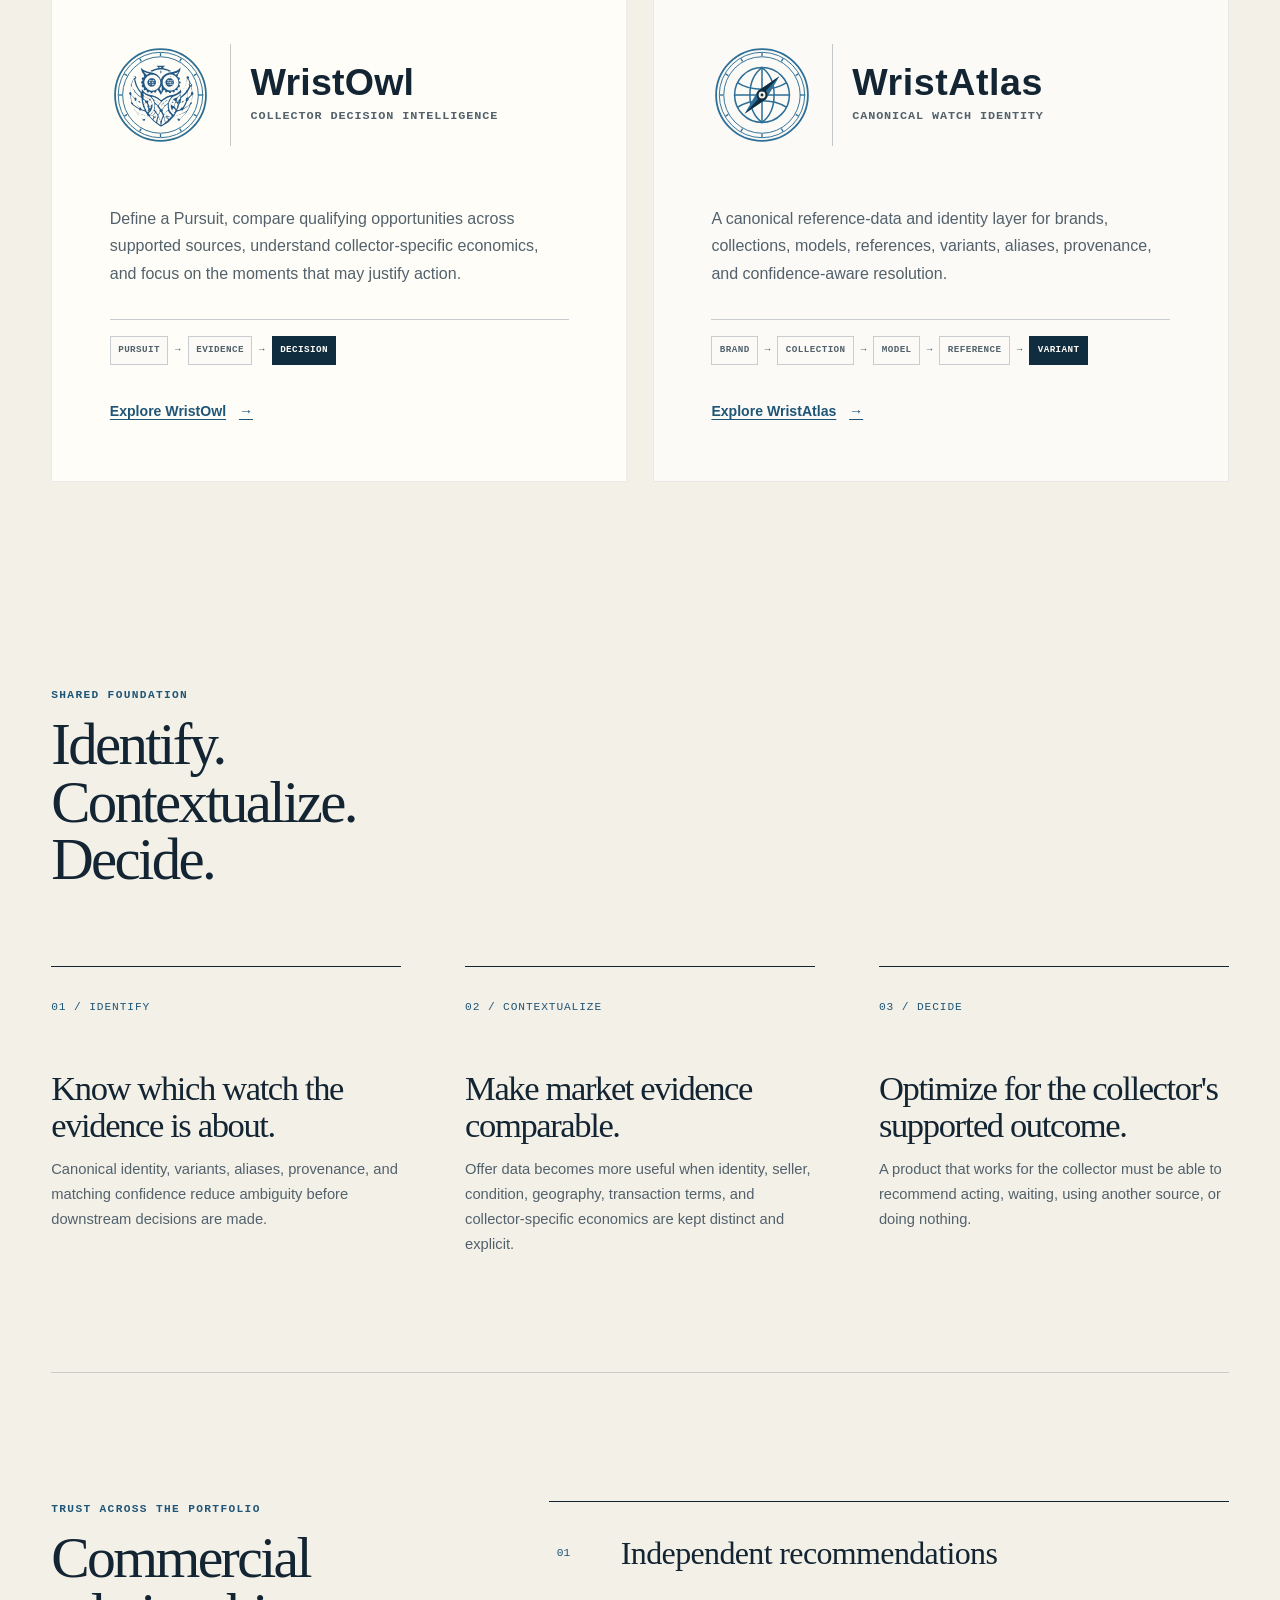
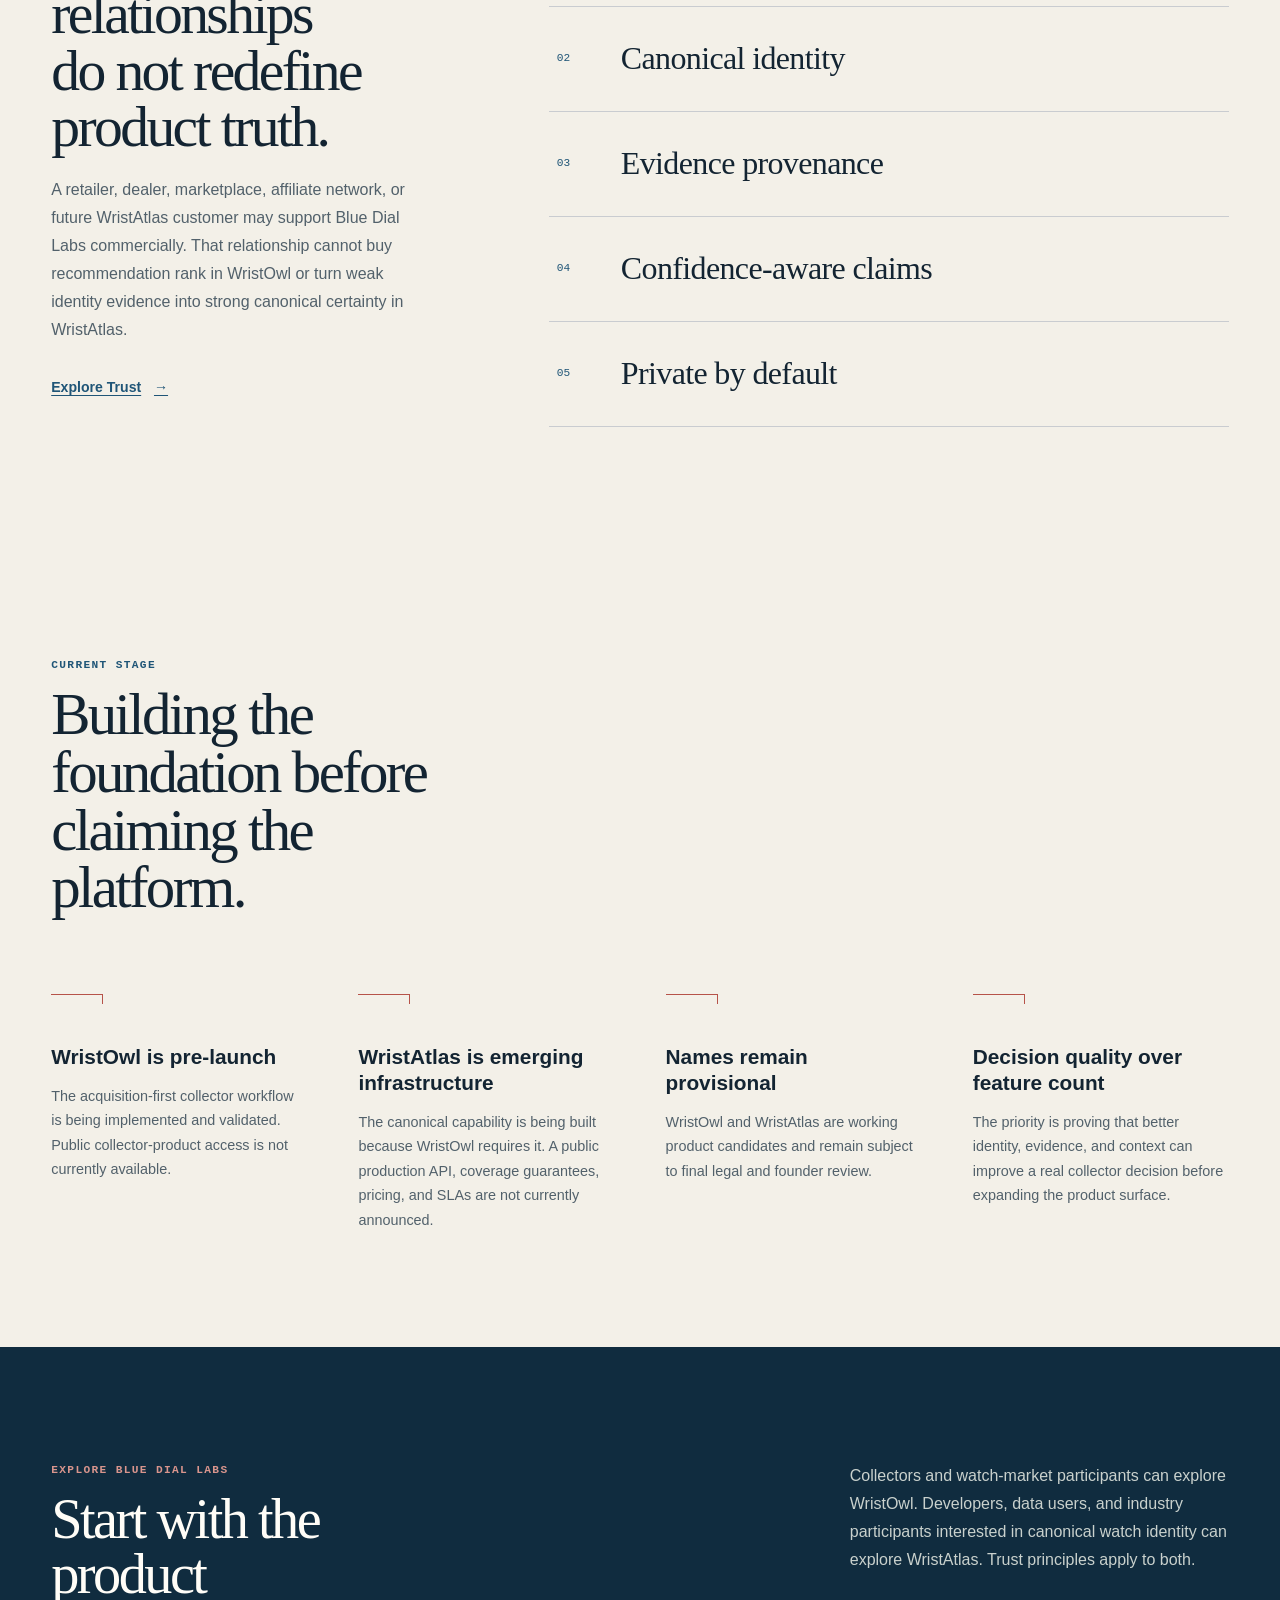
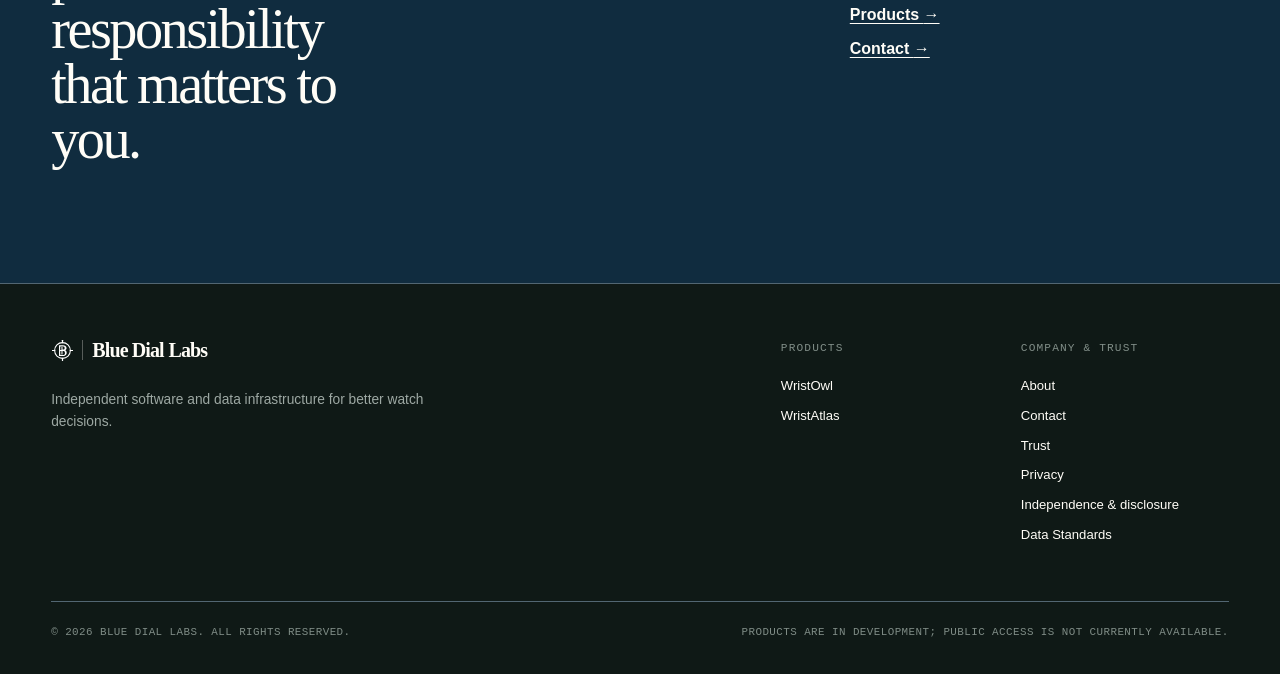
==== commit 8d3f7fea: "Use consolidated shared homepage styles" ====
--- a/index.html
+++ b/index.html
@@ -17,7 +17,6 @@
     <meta name="theme-color" content="#f3f0e8">
     <link rel="stylesheet" href="assets/styles.css">
     <link rel="stylesheet" href="assets/site-polish.css">
-    <link rel="stylesheet" href="assets/reference-trace.css">
     <script src="assets/site.js" defer></script>
   </head>
   <body>
--- a/assets/site-polish.css
+++ b/assets/site-polish.css
@@ -1,126 +1,12 @@
 /*
   Blue Dial Labs stylesheet entry point.
 
-  The pre-brand-refactor polish layer is preserved verbatim as
-  site-polish-base.css. Brand v1 is a final cascade layer so the existing
-  layout and interaction system remain intact while identity tokens evolve.
-  The commercial-compression layer then tightens first viewports and adds
-  concrete product hierarchy without removing deeper diligence content.
-  The visual-precision layer adds evidence-first graphics and restrained
-  interaction polish without changing the established information architecture.
-  Product identity then adds scoped product marks without replacing the
-  site-wide Blue Dial Labs corporate masthead. The editorial-refinement layer
-  adds the reversible desktop experiment; editorial-mobile translates the same
-  visual principles to the existing stacked mobile layout. Product presentation
-  then adds shared mark prominence and mobile portfolio-card spacing; the mobile
-  menu layer owns the polished panel and motion behavior; navigation disclosure
-  progressively adds desktop trays and mobile sub-accordions; desktop-density
-  then tightens only the widest paired editorial compositions; navigation-focus
-  adds the optional desktop page de-emphasis beneath an open tray. Each refinement
-  remains independently reversible by removing its corresponding import.
+  The corporate visual system has stabilized. The original structural/polish
+  layer remains isolated in site-polish-base.css, while the accepted brand,
+  hierarchy, product identity, editorial, navigation, alignment, and homepage
+  Reference Trace refinements are consolidated into site-refinements.css.
+
+  Specialized demo and WristAtlas experience styles remain page-specific.
 */
 @import url("./site-polish-base.css");
-@import url("./brand-v1.css");
-@import url("./above-fold.css");
-@import url("./visual-precision.css");
-@import url("./product-identity.css");
-@import url("./editorial-refinement.css");
-@import url("./editorial-mobile.css");
-@import url("./product-presentation-refinement.css");
-@import url("./mobile-menu-overlay.css");
-@import url("./navigation-disclosure.css");
-@import url("./desktop-density-refinement.css");
-@import url("./navigation-focus.css");
-
-/* Keep the How It Works preference legend inside its bordered control card. */
-.demo-page .demo-preference-control legend {
-  float: left;
-  width: 100%;
-  margin: 0 0 1rem;
-  padding: 0;
-}
-
-.demo-page .demo-preference-control legend + label {
-  clear: both;
-  margin-top: 0;
-}
-
-/* Highlight a top-level section without claiming the parent URL is this page. */
-.primary-nav a[aria-current="location"] {
-  color: var(--ink);
-}
-
-.primary-nav a[aria-current="location"]::after {
-  position: absolute;
-  right: 0;
-  bottom: -0.65rem;
-  left: 0;
-  height: 2px;
-  background: var(--signal);
-  content: "";
-}
-
-/* Keep desktop product submenu cards aligned with the overview card. */
-@media (min-width: 901px) {
-  .nav-submenu-products .nav-product-link {
-    grid-template-areas:
-      "mark title"
-      "mark description";
-    grid-template-rows: auto auto;
-    align-content: start;
-  }
-
-  .nav-submenu-products .nav-product-link .nav-product-mark {
-    grid-area: mark;
-  }
-
-  .nav-submenu-products .nav-product-link .nav-submenu-link-title {
-    grid-area: title;
-    align-self: start;
-  }
-
-  .nav-submenu-products .nav-product-link .nav-submenu-link-description {
-    grid-area: description;
-    align-self: start;
-  }
-}
-
-/*
-  Desktop editorial alignment.
-
-  The paired desktop compositions use an eyebrow above the left display
-  heading. Align the right-hand copy with that display heading instead of
-  vertically centering/bottom-aligning it against the full left column.
-  Keep each hero's existing vertical posture by centering (or, for the
-  product-identity hero exceptions, bottom-positioning) the grid row itself.
-  Feature-card headings use deliberate spacing so unequal copy lengths do
-  not create large variable voids above sibling headings.
-
-  The breakpoint stays above the existing <= 860px responsive hero behavior,
-  leaving the mobile/tablet composition unchanged.
-*/
-@media (min-width: 861px) {
-  .page-hero {
-    align-content: center;
-    align-items: start;
-  }
-
-  .page-hero.wristatlas-hero,
-  .page-hero.wristowl-hero {
-    align-content: end;
-    align-items: start;
-  }
-
-  .split-heading {
-    align-items: start;
-  }
-
-  .page-hero-intro,
-  .split-heading > p {
-    margin-top: 2.72rem;
-  }
-
-  .feature-card h3 {
-    margin-top: 2rem;
-  }
-}
+@import url("./site-refinements.css");
